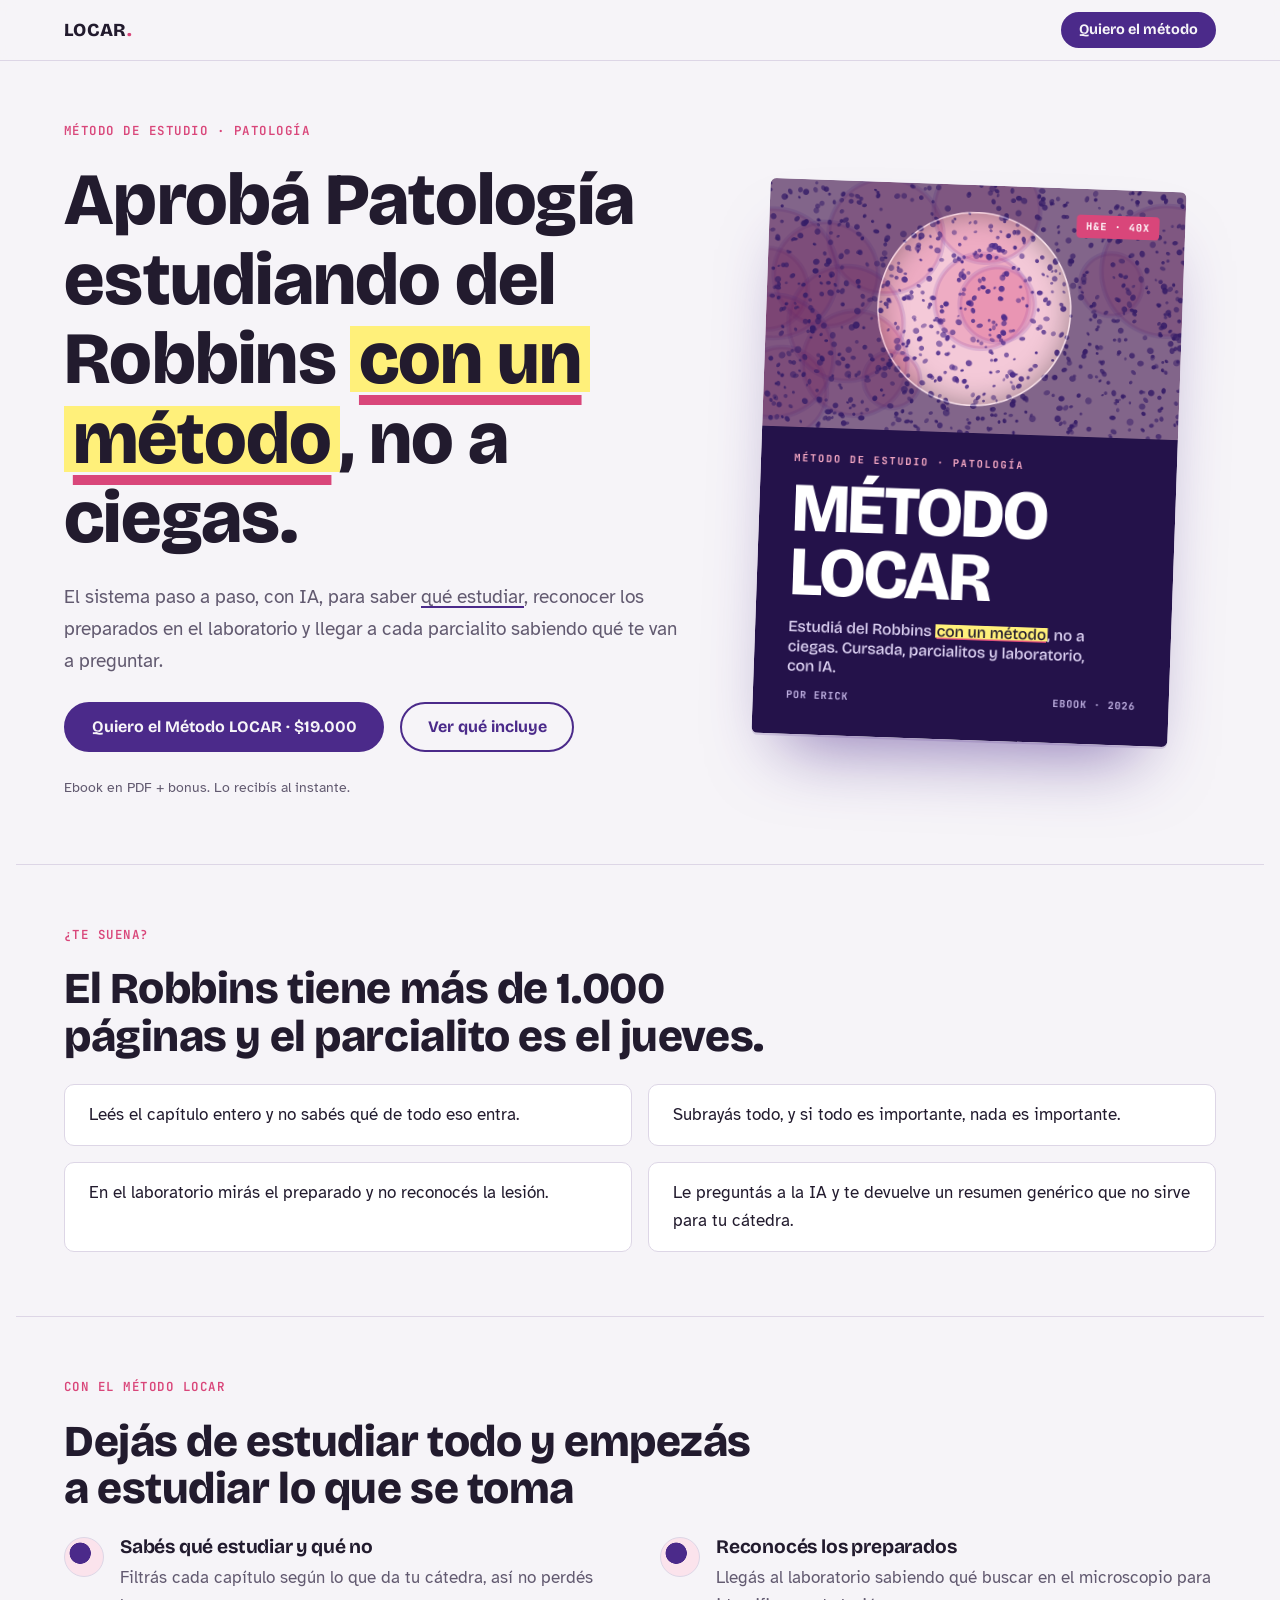
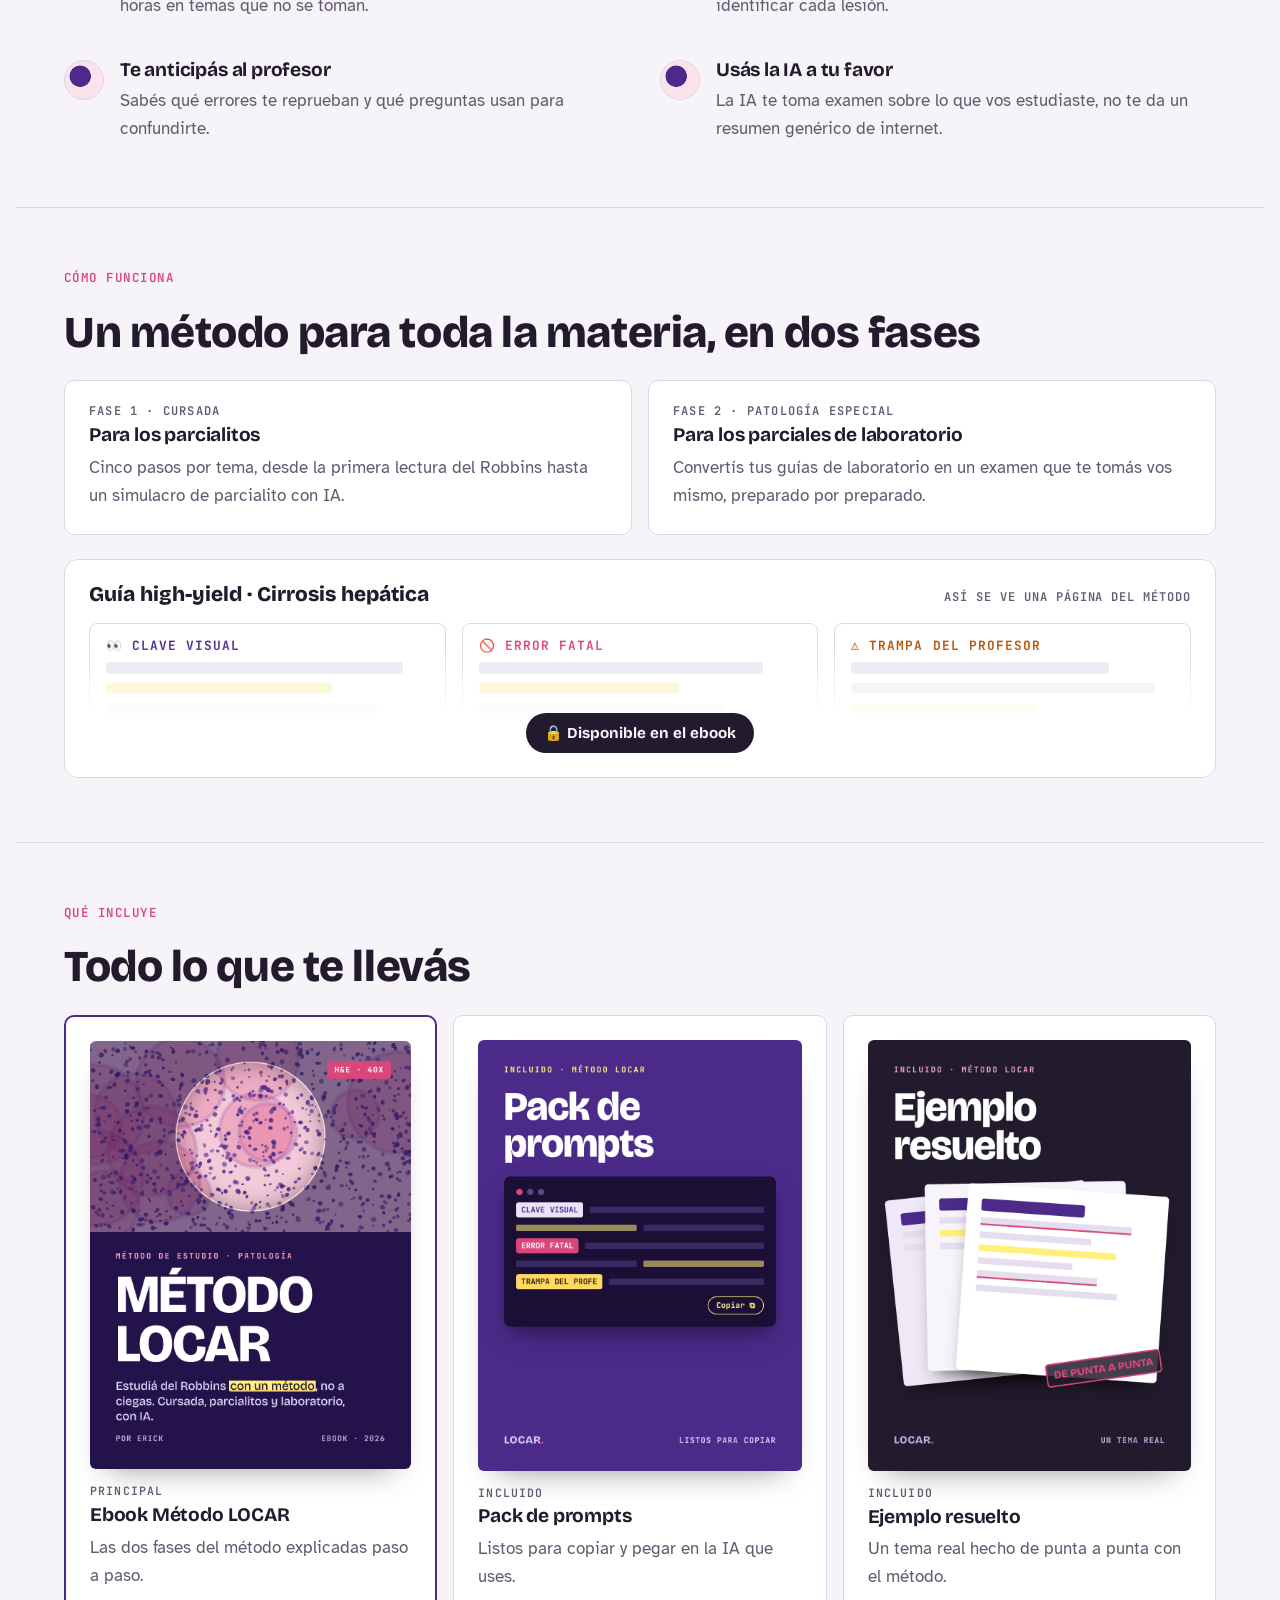
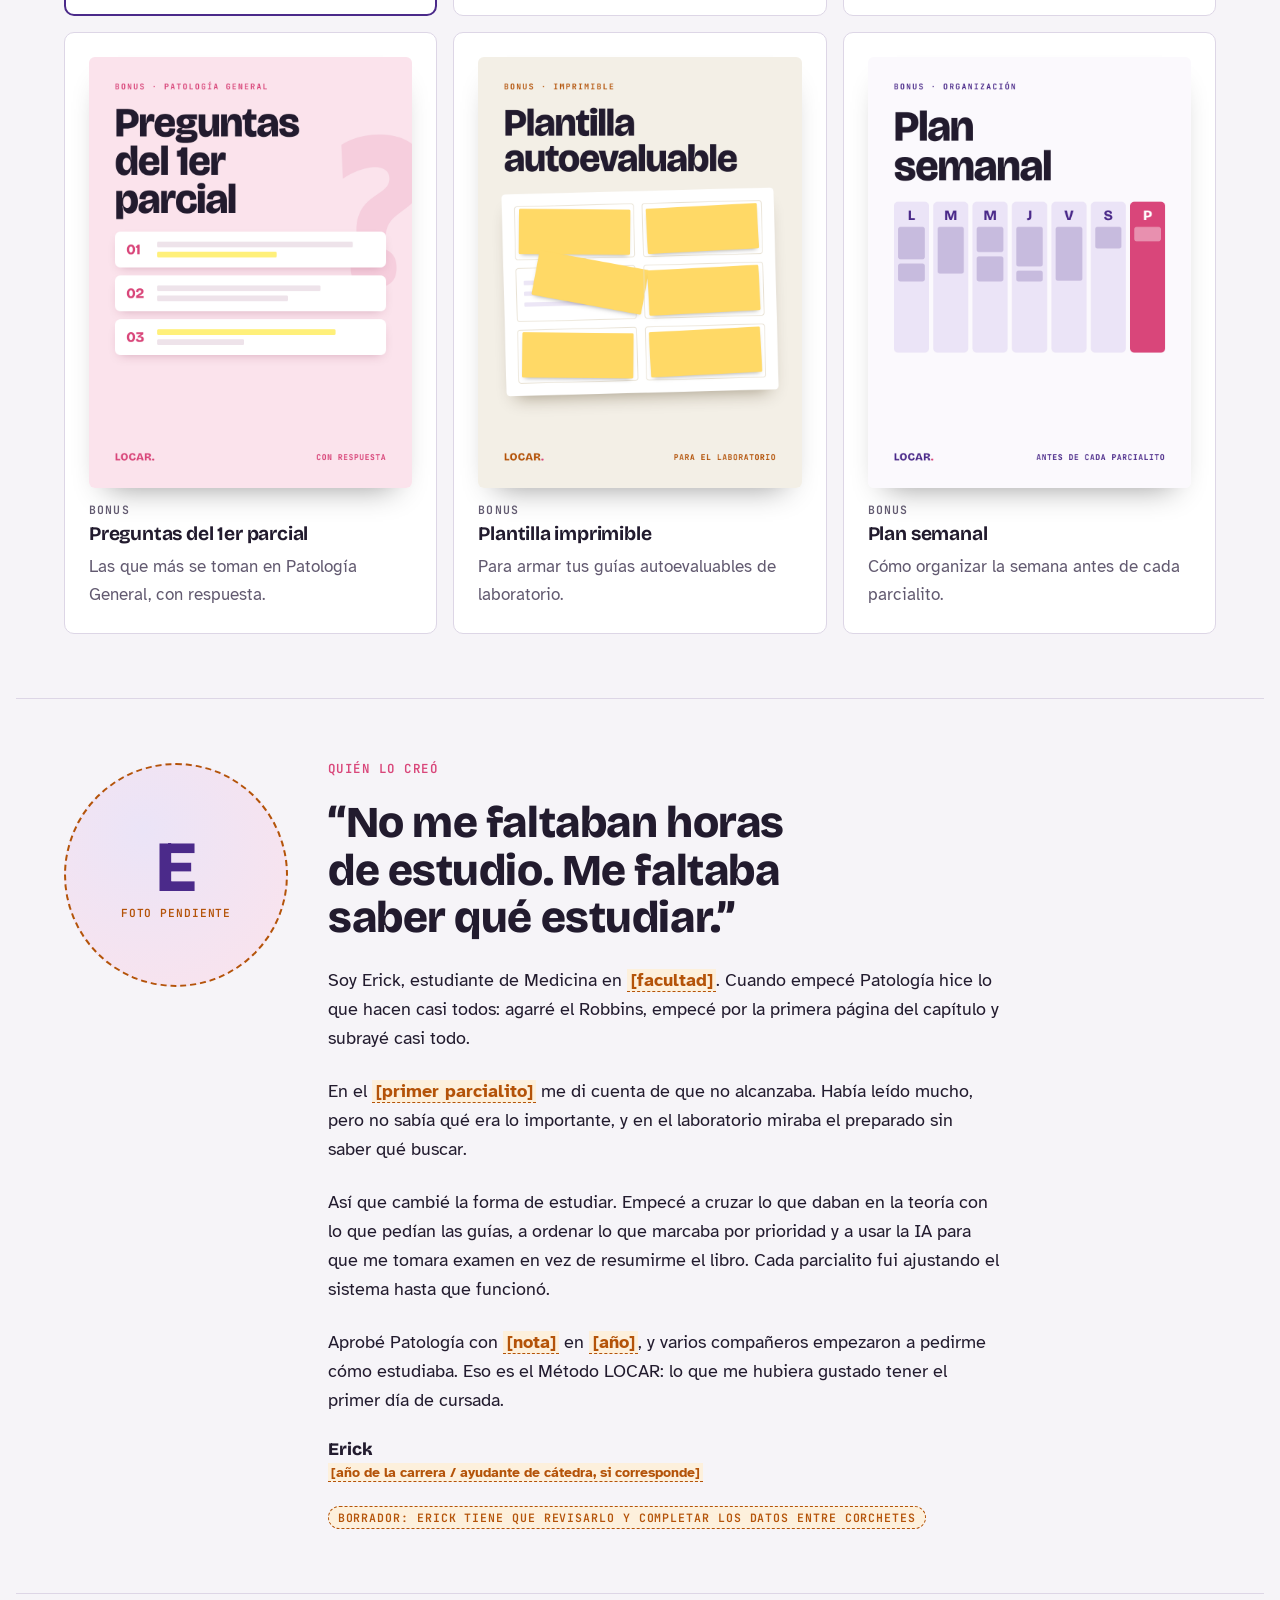
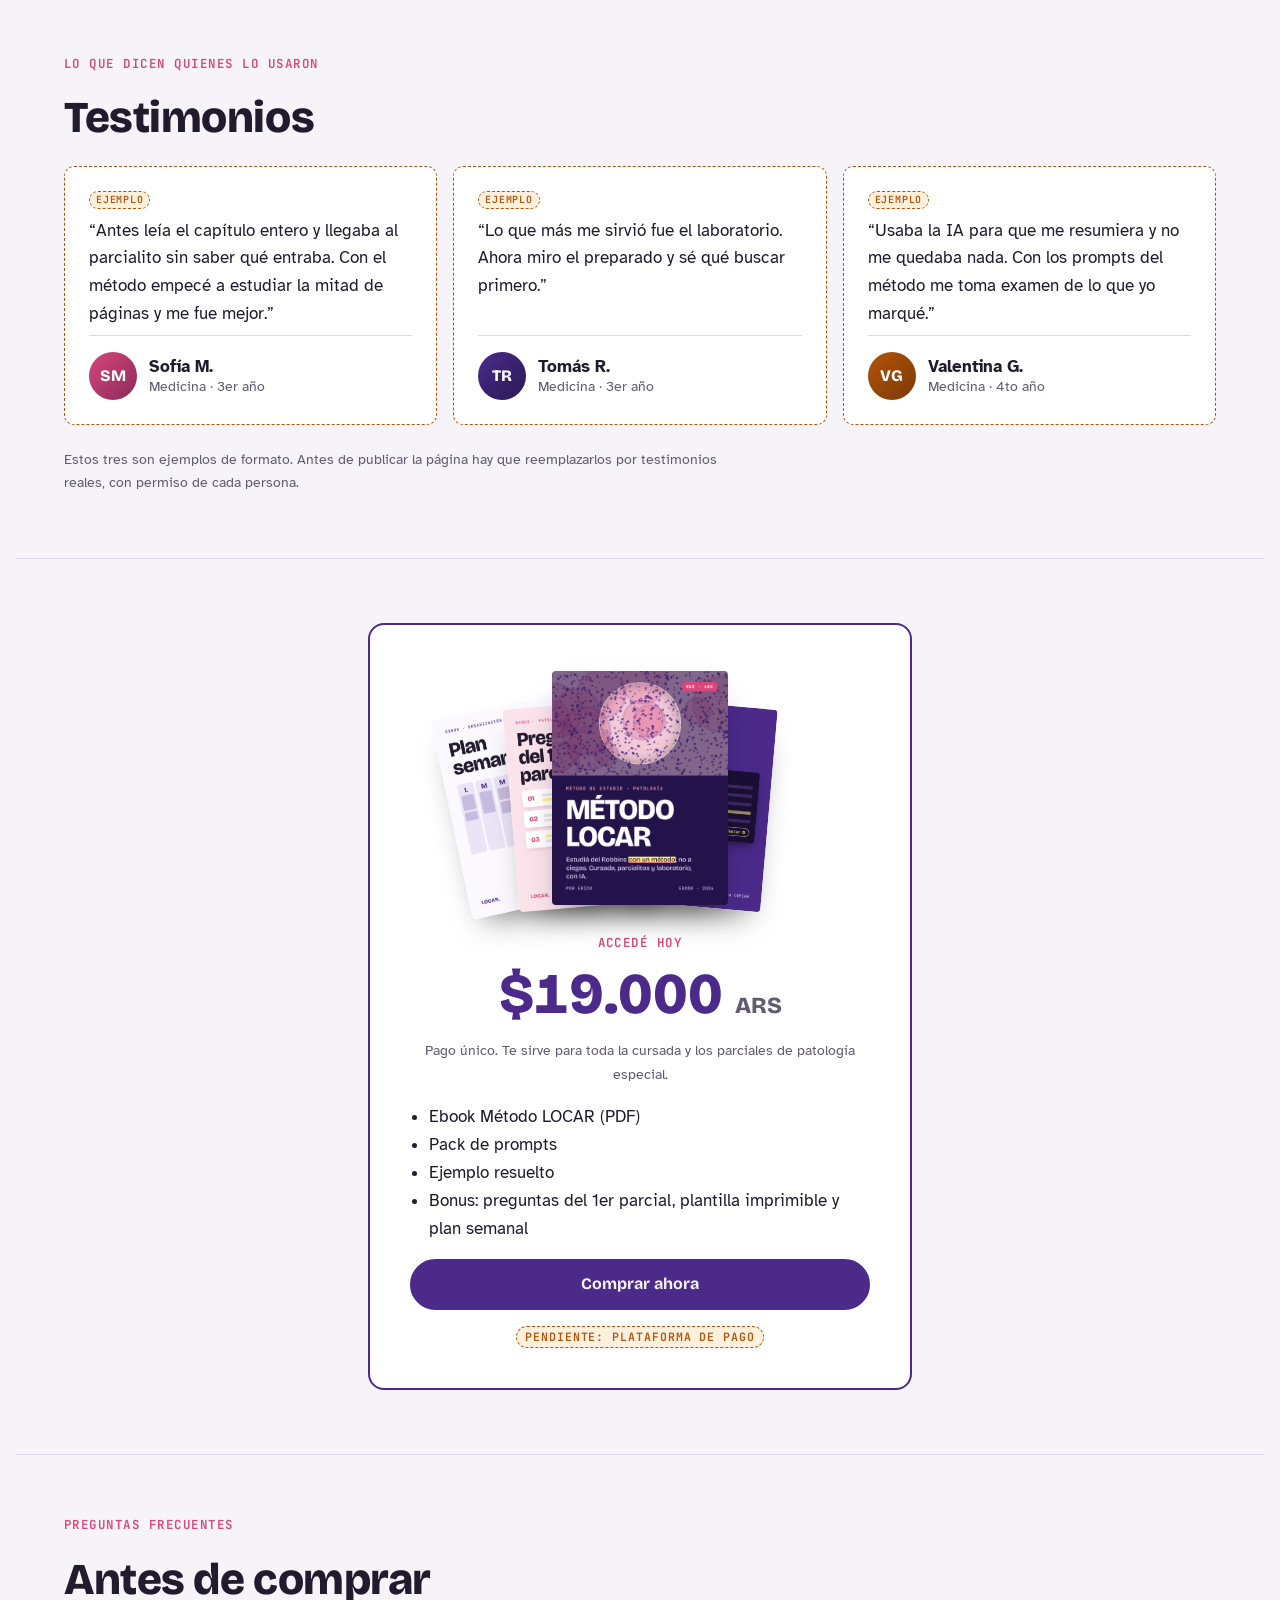
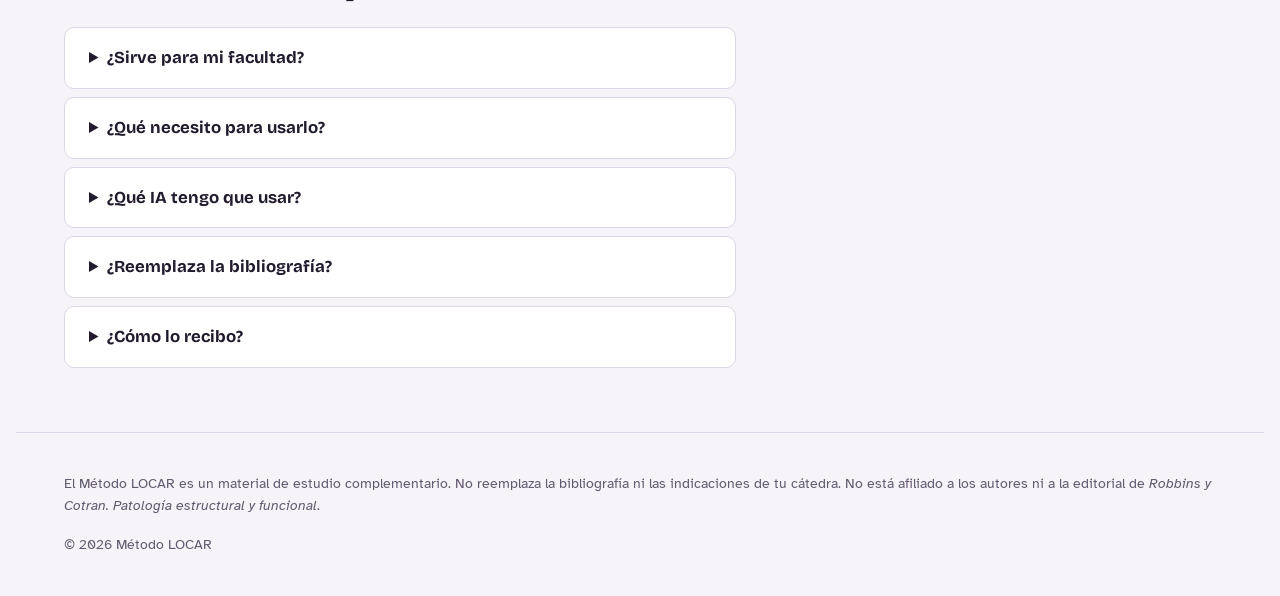
==== index.html @ c89829da "Portadas del ebook y los bonus, integradas en la landing Co-Authored-By: Claude Opus 5.5 <noreply@an" ====
<!doctype html>
<html lang="es">
<head>
<meta charset="utf-8">
<meta name="viewport" content="width=device-width, initial-scale=1, viewport-fit=cover">
<title>Método LOCAR</title>
<meta name="description" content="Método de estudio para Patología con el Robbins y la IA: sabé qué estudiar, reconocé los preparados y llegá al parcialito habiéndote evaluado.">
<link rel="preconnect" href="https://fonts.googleapis.com">
<link rel="preconnect" href="https://fonts.gstatic.com" crossorigin>
<link rel="stylesheet" href="https://fonts.googleapis.com/css2?family=Bricolage+Grotesque:opsz,wght@12..96,500;12..96,700;12..96,800&family=Atkinson+Hyperlegible:ital,wght@0,400;0,700;1,400&family=JetBrains+Mono:wght@400;600&display=swap">
<style>
/* Layout: landing de venta en una columna, con un "preparado" como portada y una vista previa bloqueada del contenido. */
:root {
  --bg: #f6f4f8;          /* vidrio del portaobjetos */
  --surface: #ffffff;
  --ink: #221b2e;
  --muted: #625a70;
  --line: #ddd6e6;
  --hema: #4b2a8a;        /* hematoxilina: acento principal */
  --hema-soft: #ebe4f7;
  --eosin: #d9467a;       /* eosina: alertas y etiquetas */
  --eosin-soft: #fbe3ec;
  --mark: #fff07a;        /* resaltador */
  --mark-ink: #221b2e;
  --skel: #e7e1ee;
  --pending: #b45309;
  --pending-soft: #fdf0dc;

  --f-display: "Bricolage Grotesque", "Segoe UI", system-ui, sans-serif;
  --f-body: "Atkinson Hyperlegible", "Segoe UI", system-ui, sans-serif;
  --f-mono: "JetBrains Mono", ui-monospace, "SFMono-Regular", Menlo, monospace;

  --s-1: .5rem; --s-2: 1rem; --s-3: 1.5rem; --s-4: 2.5rem; --s-5: 4rem;
  --r: 10px;
  --w: 72rem;
  --read: 42rem;
}
@media (prefers-color-scheme: dark) {
  :root:not([data-theme="light"]) {
    --bg: #15111c; --surface: #1e1828; --ink: #efeaf6; --muted: #aaa1b8; --line: #352c44;
    --hema: #b9a0f0; --hema-soft: #2b2140; --eosin: #f17aa3; --eosin-soft: #3a1c2a;
    --mark: #e8d64a; --mark-ink: #1a1522; --skel: #2f2740;
    --pending: #f5b056; --pending-soft: #33240f;
    color-scheme: dark;
  }
}
:root[data-theme="dark"] {
  --bg: #15111c; --surface: #1e1828; --ink: #efeaf6; --muted: #aaa1b8; --line: #352c44;
  --hema: #b9a0f0; --hema-soft: #2b2140; --eosin: #f17aa3; --eosin-soft: #3a1c2a;
  --mark: #e8d64a; --mark-ink: #1a1522; --skel: #2f2740;
  --pending: #f5b056; --pending-soft: #33240f;
  color-scheme: dark;
}

* { box-sizing: border-box; }
html { scroll-behavior: smooth; }
@media (prefers-reduced-motion: reduce) { html { scroll-behavior: auto; } *, *::before, *::after { transition: none !important; } }
body {
  margin: 0; background: var(--bg); color: var(--ink);
  font: 400 1.0625rem/1.65 var(--f-body);
  padding-inline: 16px;
}
img { max-width: 100%; }
a { color: var(--hema); }
:focus-visible { outline: 3px solid var(--eosin); outline-offset: 3px; border-radius: 4px; }
.wrap { max-width: var(--w); margin-inline: auto; }
.read { max-width: var(--read); }

h1, h2, h3 { font-family: var(--f-display); line-height: 1.08; text-wrap: balance; margin: 0; letter-spacing: -.01em; }
h1 { font-size: clamp(2.4rem, 6.5vw, 4.6rem); font-weight: 800; }
h2 { font-size: clamp(1.8rem, 4vw, 2.75rem); font-weight: 800; }
h3 { font-size: 1.2rem; font-weight: 700; }
p { margin: 0; }
.eyebrow { font: 600 .78rem/1 var(--f-mono); text-transform: uppercase; letter-spacing: .12em; color: var(--eosin); }
.lead { font-size: 1.2rem; color: var(--muted); }
.stack { display: flex; flex-direction: column; gap: var(--s-2); }
.stack-lg { display: flex; flex-direction: column; gap: var(--s-3); }

/* Resaltador y subrayado: el gesto del método, usado solo en titulares */
.sub { text-decoration: underline; text-decoration-color: var(--hema); text-decoration-thickness: .12em; text-underline-offset: .18em; }
.max { background: linear-gradient(transparent 12%, var(--mark) 12%, var(--mark) 88%, transparent 88%); color: var(--mark-ink); padding-inline: .12em; text-decoration: underline; text-decoration-color: var(--eosin); text-decoration-thickness: .14em; text-underline-offset: .16em; box-decoration-break: clone; -webkit-box-decoration-break: clone; }

/* Pendientes: lo que todavía hay que definir */
.pend { display: inline-flex; align-items: center; gap: .4em; font: 600 .72rem/1.2 var(--f-mono); text-transform: uppercase; letter-spacing: .08em; color: var(--pending); background: var(--pending-soft); border: 1px dashed var(--pending); border-radius: 999px; padding: .3em .75em; align-self: flex-start; }
.pend-box { border: 2px dashed var(--pending); background: var(--pending-soft); border-radius: var(--r); padding: var(--s-3); }

/* Nav */
.nav { position: sticky; top: env(safe-area-inset-top, 0px); z-index: 10; background: color-mix(in srgb, var(--bg) 88%, transparent); backdrop-filter: blur(8px); border-bottom: 1px solid var(--line); margin-inline: -16px; padding: .75rem 16px; }
.nav .wrap { display: flex; align-items: center; justify-content: space-between; gap: var(--s-2); }
.brand { font: 800 1.15rem/1 var(--f-display); text-decoration: none; color: var(--ink); letter-spacing: .02em; }
.brand span { color: var(--eosin); }
.btn { display: inline-flex; align-items: center; justify-content: center; gap: .5em; font: 700 1rem/1 var(--f-display); text-decoration: none; border-radius: 999px; padding: .95em 1.6em; border: 2px solid var(--hema); background: var(--hema); color: var(--bg); cursor: pointer; transition: transform .15s ease; }
.btn:hover { transform: translateY(-2px); }
.btn.ghost { background: transparent; color: var(--hema); }
.btn.sm { padding: .6em 1.1em; font-size: .9rem; }

section { padding-block: var(--s-5); }
section + section { border-top: 1px solid var(--line); }

/* Hero */
.hero-grid { display: grid; grid-template-columns: 1.25fr 1fr; gap: var(--s-4); align-items: center; }
.hero-grid > * { min-width: 0; }
.ctas { display: flex; flex-wrap: wrap; gap: var(--s-2); align-items: center; }
.note { font-size: .9rem; color: var(--muted); }

/* Dolor */
.pains { display: grid; grid-template-columns: repeat(2, 1fr); gap: var(--s-2); padding: 0; margin: 0; }
.pains li { list-style: none; background: var(--surface); border: 1px solid var(--line); border-radius: var(--r); padding: var(--s-2) var(--s-3); }

/* Resultados */
.wins { display: grid; grid-template-columns: repeat(2, 1fr); gap: var(--s-4) var(--s-4); padding: 0; margin: 0; }
.wins li { list-style: none; display: grid; grid-template-columns: 2.5rem 1fr; gap: var(--s-2); }
.wins li > div { min-width: 0; display: flex; flex-direction: column; gap: .4rem; }
.wins .dot { width: 2.5rem; height: 2.5rem; border-radius: 50%; background: radial-gradient(circle at 40% 40%, var(--hema) 0 32%, var(--eosin-soft) 34%); border: 1px solid var(--line); }
.wins p { color: var(--muted); }

/* Fases */
.phases { display: grid; grid-template-columns: 1fr 1fr; gap: var(--s-2); }
.phase { background: var(--surface); border: 1px solid var(--line); border-radius: var(--r); padding: var(--s-3); display: flex; flex-direction: column; gap: var(--s-1); min-width: 0; }
.phase .k { font: 600 .75rem/1 var(--f-mono); text-transform: uppercase; letter-spacing: .1em; color: var(--muted); }
.phase p { color: var(--muted); }

/* Vista previa bloqueada */
.preview { position: relative; background: var(--surface); border: 1px solid var(--line); border-radius: 14px; padding: var(--s-3); display: grid; gap: var(--s-2); overflow: hidden; }
.preview-head { display: flex; justify-content: space-between; align-items: baseline; gap: var(--s-2); flex-wrap: wrap; }
.preview-head b { font: 800 1.3rem/1.1 var(--f-display); }
.preview-head small { font: 600 .75rem/1 var(--f-mono); color: var(--muted); text-transform: uppercase; letter-spacing: .08em; }
.cols { display: grid; grid-template-columns: repeat(3, 1fr); gap: var(--s-2); }
.col { border: 1px solid var(--line); border-radius: 8px; padding: var(--s-2); display: flex; flex-direction: column; gap: .6rem; min-width: 0; }
.col .ico { font: 700 .8rem/1 var(--f-mono); text-transform: uppercase; letter-spacing: .08em; }
.col.v .ico { color: var(--hema); }
.col.f .ico { color: var(--eosin); }
.col.t .ico { color: var(--pending); }
.bar { height: .7rem; border-radius: 4px; background: var(--skel); }
.bar.hl { background: color-mix(in srgb, var(--mark) 70%, var(--skel)); }
.lock { position: absolute; inset: auto 0 0 0; height: 62%; background: linear-gradient(transparent, var(--surface) 55%); display: flex; align-items: flex-end; justify-content: center; padding: var(--s-3); }
.lock span { font: 700 .95rem/1.2 var(--f-display); background: var(--ink); color: var(--bg); border-radius: 999px; padding: .7em 1.2em; }

/* Incluye */
.incl { display: grid; grid-template-columns: repeat(3, 1fr); gap: var(--s-2); padding: 0; margin: 0; }
.incl li { list-style: none; background: var(--surface); border: 1px solid var(--line); border-radius: var(--r); padding: var(--s-3); display: flex; flex-direction: column; gap: var(--s-1); }
.incl .tipo { font: 600 .72rem/1 var(--f-mono); text-transform: uppercase; letter-spacing: .1em; color: var(--muted); }
.incl .core { border: 2px solid var(--hema); }
.incl p { color: var(--muted); }

/* Portadas */
.hero-cover { width: 100%; max-width: 26rem; height: auto; justify-self: center; border-radius: 6px; box-shadow: 0 40px 70px -30px color-mix(in srgb, var(--hema) 60%, transparent), 0 2px 0 var(--line); transform: rotate(2deg); }
.thumb { width: 100%; height: auto; aspect-ratio: 3 / 4; border-radius: 6px; box-shadow: 0 16px 30px -18px rgba(0,0,0,.45); margin-bottom: var(--s-1); }
.bundle { position: relative; height: 15rem; max-width: 100%; margin-bottom: var(--s-2); }
.bundle img { position: absolute; left: 50%; bottom: 0; width: 9.5rem; height: auto; border-radius: 4px; box-shadow: 0 18px 30px -14px rgba(0,0,0,.5); }
.bundle img:nth-child(1) { transform: translateX(-125%) rotate(-12deg); }
.bundle img:nth-child(2) { transform: translateX(-85%) rotate(-5deg); }
.bundle img:nth-child(3) { transform: translateX(-15%) rotate(5deg); }
.bundle img:nth-child(4) { transform: translateX(-50%) rotate(0deg); width: 11rem; z-index: 1; }

/* Historia del autor */
.story { display: grid; grid-template-columns: 14rem 1fr; gap: var(--s-4); align-items: start; }
.story > * { min-width: 0; }
.avatar { aspect-ratio: 1; max-width: 100%; border-radius: 50%; background: radial-gradient(circle at 35% 30%, var(--hema-soft), var(--eosin-soft)); border: 2px dashed var(--pending); display: flex; flex-direction: column; align-items: center; justify-content: center; gap: .3rem; }
.avatar span { font: 800 4.5rem/1 var(--f-display); color: var(--hema); }
.avatar small { font: 600 .7rem/1 var(--f-mono); text-transform: uppercase; letter-spacing: .08em; color: var(--pending); }
.story p { font-size: 1.1rem; }
.sign { font: 800 1.4rem/1.2 var(--f-display); display: flex; flex-direction: column; gap: .2rem; }
.sign small { font: 400 .9rem/1.3 var(--f-body); color: var(--muted); }
.fill { background: var(--pending-soft); color: var(--pending); border-bottom: 1px dashed var(--pending); padding-inline: .2em; font-weight: 700; }
.quotes { display: grid; grid-template-columns: repeat(3, 1fr); gap: var(--s-2); }
.quote { margin: 0; }
.quote blockquote { margin: 0; font-size: 1.05rem; }
.quote figcaption { display: flex; align-items: center; gap: .75rem; margin-top: auto; padding-top: var(--s-2); border-top: 1px solid var(--line); }
.quote figcaption > span:last-child { display: flex; flex-direction: column; line-height: 1.3; }
.quote figcaption small { color: var(--muted); }
.av { flex: none; width: 3rem; height: 3rem; border-radius: 50%; display: grid; place-items: center; font: 800 1rem/1 var(--f-display); color: #fff; letter-spacing: .03em; }
.av-a { background: linear-gradient(135deg, #d9467a, #8a2a5c); }
.av-b { background: linear-gradient(135deg, #4b2a8a, #2a1a55); }
.av-c { background: linear-gradient(135deg, #b45309, #7a3a08); }
.quotes .pend { font-size: .62rem; padding: .2em .6em; }

/* Precio */
.duo { display: grid; grid-template-columns: 1fr 1fr; gap: var(--s-4); align-items: start; }
.duo > * { min-width: 0; }
.quote { background: var(--surface); border: 1px dashed var(--pending); border-radius: var(--r); padding: var(--s-3); display: flex; flex-direction: column; gap: var(--s-1); }
.quote p { font-style: italic; }
.quote small { color: var(--muted); }
.price { overflow: hidden; background: var(--surface); border: 2px solid var(--hema); border-radius: 16px; padding: var(--s-4); display: grid; gap: var(--s-2); max-width: 34rem; margin-inline: auto; text-align: center; }
.price .amt { font: 800 clamp(2.6rem, 8vw, 3.6rem)/1 var(--f-display); color: var(--hema); font-variant-numeric: tabular-nums; }
.price .amt small { font-size: .4em; color: var(--muted); }
.price ul { text-align: left; margin: 0; padding-left: 1.2rem; }
.price .pend { justify-self: center; align-self: center; }

details { background: var(--surface); border: 1px solid var(--line); border-radius: var(--r); padding: var(--s-2) var(--s-3); }
details + details { margin-top: var(--s-1); }
summary { cursor: pointer; font-weight: 700; font-family: var(--f-display); font-size: 1.05rem; }
details[open] summary { margin-bottom: var(--s-1); }

.disclaimer { font-size: .85rem; color: var(--muted); }
footer { padding-block: var(--s-4); color: var(--muted); font-size: .85rem; border-top: 1px solid var(--line); }

@media (max-width: 860px) {
  .hero-grid, .duo, .phases { grid-template-columns: 1fr; }
  .hero-cover { max-width: 20rem; }
  .incl, .cols, .quotes { grid-template-columns: 1fr; }
  .story { grid-template-columns: 1fr; }
  .avatar { width: 9rem; }
}
@media (max-width: 560px) {
  .pains, .wins { grid-template-columns: 1fr; }
  .nav .btn { display: none; }
  .bundle { height: 11rem; }
  .bundle img { width: 6.5rem; }
  .bundle img:nth-child(4) { width: 7.5rem; }
}
</style>
</head>
<body>

<nav class="nav" aria-label="Principal">
  <div class="wrap">
    <a class="brand" href="#top">LOCAR<span>.</span></a>
    <a class="btn sm" href="#comprar">Quiero el método</a>
  </div>
</nav>

<main id="top">

<!-- HERO -->
<section>
  <div class="wrap hero-grid">
    <div class="stack-lg">
      <span class="eyebrow">Método de estudio · Patología</span>
      <h1>Aprobá Patología estudiando del Robbins <span class="max">con un método</span>, no a ciegas.</h1>
      <p class="lead">El sistema paso a paso, con IA, para saber <span class="sub">qué estudiar</span>, reconocer los preparados en el laboratorio y llegar a cada parcialito sabiendo qué te van a preguntar.</p>
      <div class="ctas">
        <a class="btn" href="#comprar">Quiero el Método LOCAR · $19.000</a>
        <a class="btn ghost" href="#incluye">Ver qué incluye</a>
      </div>
      <p class="note">Ebook en PDF + bonus. Lo recibís al instante.</p>
    </div>
    <img class="hero-cover" src="assets/img/ebook.png" width="900" height="1200" alt="Portada del ebook Método LOCAR">
  </div>
</section>

<!-- DOLOR -->
<section>
  <div class="wrap stack-lg">
    <span class="eyebrow">¿Te suena?</span>
    <h2>El Robbins tiene más de 1.000 páginas y el parcialito es el jueves.</h2>
    <ul class="pains">
      <li>Leés el capítulo entero y no sabés qué de todo eso entra.</li>
      <li>Subrayás todo, y si todo es importante, nada es importante.</li>
      <li>En el laboratorio mirás el preparado y no reconocés la lesión.</li>
      <li>Le preguntás a la IA y te devuelve un resumen genérico que no sirve para tu cátedra.</li>
    </ul>
  </div>
</section>

<!-- RESULTADOS -->
<section>
  <div class="wrap stack-lg">
    <span class="eyebrow">Con el Método LOCAR</span>
    <h2>Dejás de estudiar todo y empezás a estudiar lo que se toma</h2>
    <ul class="wins">
      <li><span class="dot" aria-hidden="true"></span><div><h3>Sabés qué estudiar y qué no</h3><p>Filtrás cada capítulo según lo que da tu cátedra, así no perdés horas en temas que no se toman.</p></div></li>
      <li><span class="dot" aria-hidden="true"></span><div><h3>Reconocés los preparados</h3><p>Llegás al laboratorio sabiendo qué buscar en el microscopio para identificar cada lesión.</p></div></li>
      <li><span class="dot" aria-hidden="true"></span><div><h3>Te anticipás al profesor</h3><p>Sabés qué errores te reprueban y qué preguntas usan para confundirte.</p></div></li>
      <li><span class="dot" aria-hidden="true"></span><div><h3>Usás la IA a tu favor</h3><p>La IA te toma examen sobre lo que vos estudiaste, no te da un resumen genérico de internet.</p></div></li>
    </ul>
  </div>
</section>

<!-- CÓMO FUNCIONA (alto nivel) -->
<section id="metodo">
  <div class="wrap stack-lg">
    <span class="eyebrow">Cómo funciona</span>
    <h2>Un método para toda la materia, en dos fases</h2>
    <div class="phases">
      <div class="phase">
        <span class="k">Fase 1 · Cursada</span>
        <h3>Para los parcialitos</h3>
        <p>Cinco pasos por tema, desde la primera lectura del Robbins hasta un simulacro de parcialito con IA.</p>
      </div>
      <div class="phase">
        <span class="k">Fase 2 · Patología especial</span>
        <h3>Para los parciales de laboratorio</h3>
        <p>Convertís tus guías de laboratorio en un examen que te tomás vos mismo, preparado por preparado.</p>
      </div>
    </div>

    <div class="preview" aria-label="Vista previa del contenido del ebook">
      <div class="preview-head">
        <b>Guía high-yield · Cirrosis hepática</b>
        <small>Así se ve una página del método</small>
      </div>
      <div class="cols">
        <div class="col v"><span class="ico">👀 Clave visual</span><div class="bar" style="width:92%"></div><div class="bar hl" style="width:70%"></div><div class="bar" style="width:84%"></div><div class="bar" style="width:55%"></div></div>
        <div class="col f"><span class="ico">🚫 Error fatal</span><div class="bar" style="width:88%"></div><div class="bar hl" style="width:62%"></div><div class="bar" style="width:76%"></div></div>
        <div class="col t"><span class="ico">⚠️ Trampa del profesor</span><div class="bar" style="width:80%"></div><div class="bar" style="width:94%"></div><div class="bar hl" style="width:58%"></div></div>
      </div>
      <div class="lock"><span>🔒 Disponible en el ebook</span></div>
    </div>
  </div>
</section>

<!-- QUÉ INCLUYE -->
<section id="incluye">
  <div class="wrap stack-lg">
    <span class="eyebrow">Qué incluye</span>
    <h2>Todo lo que te llevás</h2>
    <ul class="incl">
      <li class="core"><img class="thumb" src="assets/img/ebook.png" width="900" height="1200" alt="Portada: Ebook Método LOCAR" loading="lazy"><span class="tipo">Principal</span><h3>Ebook Método LOCAR</h3><p>Las dos fases del método explicadas paso a paso.</p></li>
      <li><img class="thumb" src="assets/img/prompts.png" width="900" height="1200" alt="Portada: Pack de prompts" loading="lazy"><span class="tipo">Incluido</span><h3>Pack de prompts</h3><p>Listos para copiar y pegar en la IA que uses.</p></li>
      <li><img class="thumb" src="assets/img/ejemplo.png" width="900" height="1200" alt="Portada: Ejemplo resuelto" loading="lazy"><span class="tipo">Incluido</span><h3>Ejemplo resuelto</h3><p>Un tema real hecho de punta a punta con el método.</p></li>
      <li><img class="thumb" src="assets/img/preguntas.png" width="900" height="1200" alt="Portada: Preguntas del 1er parcial" loading="lazy"><span class="tipo">Bonus</span><h3>Preguntas del 1er parcial</h3><p>Las que más se toman en Patología General, con respuesta.</p></li>
      <li><img class="thumb" src="assets/img/plantilla.png" width="900" height="1200" alt="Portada: Plantilla imprimible" loading="lazy"><span class="tipo">Bonus</span><h3>Plantilla imprimible</h3><p>Para armar tus guías autoevaluables de laboratorio.</p></li>
      <li><img class="thumb" src="assets/img/plan.png" width="900" height="1200" alt="Portada: Plan semanal" loading="lazy"><span class="tipo">Bonus</span><h3>Plan semanal</h3><p>Cómo organizar la semana antes de cada parcialito.</p></li>
    </ul>
  </div>
</section>

<!-- HISTORIA DE ERICK -->
<section id="autor">
  <div class="wrap story">
    <div class="avatar" aria-label="Foto de Erick (pendiente)"><span>E</span><small>Foto pendiente</small></div>
    <div class="stack-lg read">
      <span class="eyebrow">Quién lo creó</span>
      <h2>“No me faltaban horas de estudio. Me faltaba saber qué estudiar.”</h2>
      <p>Soy Erick, estudiante de Medicina en <span class="fill">[facultad]</span>. Cuando empecé Patología hice lo que hacen casi todos: agarré el Robbins, empecé por la primera página del capítulo y subrayé casi todo.</p>
      <p>En el <span class="fill">[primer parcialito]</span> me di cuenta de que no alcanzaba. Había leído mucho, pero no sabía qué era lo importante, y en el laboratorio miraba el preparado sin saber qué buscar.</p>
      <p>Así que cambié la forma de estudiar. Empecé a cruzar lo que daban en la teoría con lo que pedían las guías, a ordenar lo que marcaba por prioridad y a usar la IA para que me tomara examen en vez de resumirme el libro. Cada parcialito fui ajustando el sistema hasta que funcionó.</p>
      <p>Aprobé Patología con <span class="fill">[nota]</span> en <span class="fill">[año]</span>, y varios compañeros empezaron a pedirme cómo estudiaba. Eso es el Método LOCAR: lo que me hubiera gustado tener el primer día de cursada.</p>
      <p class="sign">Erick <small><span class="fill">[año de la carrera / ayudante de cátedra, si corresponde]</span></small></p>
      <span class="pend">Borrador: Erick tiene que revisarlo y completar los datos entre corchetes</span>
    </div>
  </div>
</section>

<!-- TESTIMONIOS -->
<section id="testimonios">
  <div class="wrap stack-lg">
    <span class="eyebrow">Lo que dicen quienes lo usaron</span>
    <h2>Testimonios</h2>
    <div class="quotes">
      <figure class="quote">
        <span class="pend">Ejemplo</span>
        <blockquote>“Antes leía el capítulo entero y llegaba al parcialito sin saber qué entraba. Con el método empecé a estudiar la mitad de páginas y me fue mejor.”</blockquote>
        <figcaption><span class="av av-a" aria-hidden="true">SM</span><span><b>Sofía M.</b><small>Medicina · 3er año</small></span></figcaption>
      </figure>
      <figure class="quote">
        <span class="pend">Ejemplo</span>
        <blockquote>“Lo que más me sirvió fue el laboratorio. Ahora miro el preparado y sé qué buscar primero.”</blockquote>
        <figcaption><span class="av av-b" aria-hidden="true">TR</span><span><b>Tomás R.</b><small>Medicina · 3er año</small></span></figcaption>
      </figure>
      <figure class="quote">
        <span class="pend">Ejemplo</span>
        <blockquote>“Usaba la IA para que me resumiera y no me quedaba nada. Con los prompts del método me toma examen de lo que yo marqué.”</blockquote>
        <figcaption><span class="av av-c" aria-hidden="true">VG</span><span><b>Valentina G.</b><small>Medicina · 4to año</small></span></figcaption>
      </figure>
    </div>
    <p class="disclaimer read">Estos tres son ejemplos de formato. Antes de publicar la página hay que reemplazarlos por testimonios reales, con permiso de cada persona.</p>
  </div>
</section>

<!-- PRECIO -->
<section id="comprar">
  <div class="wrap">
    <div class="price">
      <div class="bundle" aria-hidden="true">
        <img src="assets/img/plan.png" alt=""><img src="assets/img/preguntas.png" alt=""><img src="assets/img/prompts.png" alt=""><img src="assets/img/ebook.png" alt="">
      </div>
      <span class="eyebrow">Accedé hoy</span>
      <div class="amt">$19.000 <small>ARS</small></div>
      <p class="note">Pago único. Te sirve para toda la cursada y los parciales de patología especial.</p>
      <ul>
        <li>Ebook Método LOCAR (PDF)</li>
        <li>Pack de prompts</li>
        <li>Ejemplo resuelto</li>
        <li>Bonus: preguntas del 1er parcial, plantilla imprimible y plan semanal</li>
      </ul>
      <a class="btn" href="#comprar">Comprar ahora</a>
      <span class="pend">Pendiente: plataforma de pago</span>
    </div>
  </div>
</section>

<!-- FAQ -->
<section id="faq">
  <div class="wrap stack-lg">
    <span class="eyebrow">Preguntas frecuentes</span>
    <h2>Antes de comprar</h2>
    <div class="read">
      <details><summary>¿Sirve para mi facultad?</summary><p>Sí, si tu cátedra usa el Robbins y guías de laboratorio. El método se adapta a lo que da tu teoría y tu guía.</p></details>
      <details><summary>¿Qué necesito para usarlo?</summary><p>El Robbins en papel o fotocopiado, las guías de laboratorio de tu cátedra y una IA de tu elección.</p></details>
      <details><summary>¿Qué IA tengo que usar?</summary><p>La que quieras. Funciona con ChatGPT, Gemini o Claude, incluso en las versiones gratuitas que aceptan fotos.</p></details>
      <details><summary>¿Reemplaza la bibliografía?</summary><p>No. Es un método para estudiar mejor la bibliografía de tu cátedra. No incluye ni reproduce contenido del Robbins.</p></details>
      <details><summary>¿Cómo lo recibo?</summary><p>Después del pago te llega un mail con el link de descarga.</p></details>
    </div>
  </div>
</section>

</main>

<footer>
  <div class="wrap stack">
    <p class="disclaimer">El Método LOCAR es un material de estudio complementario. No reemplaza la bibliografía ni las indicaciones de tu cátedra. No está afiliado a los autores ni a la editorial de <i>Robbins y Cotran. Patología estructural y funcional</i>.</p>
    <p>© 2026 Método LOCAR</p>
  </div>
</footer>

</body>
</html>
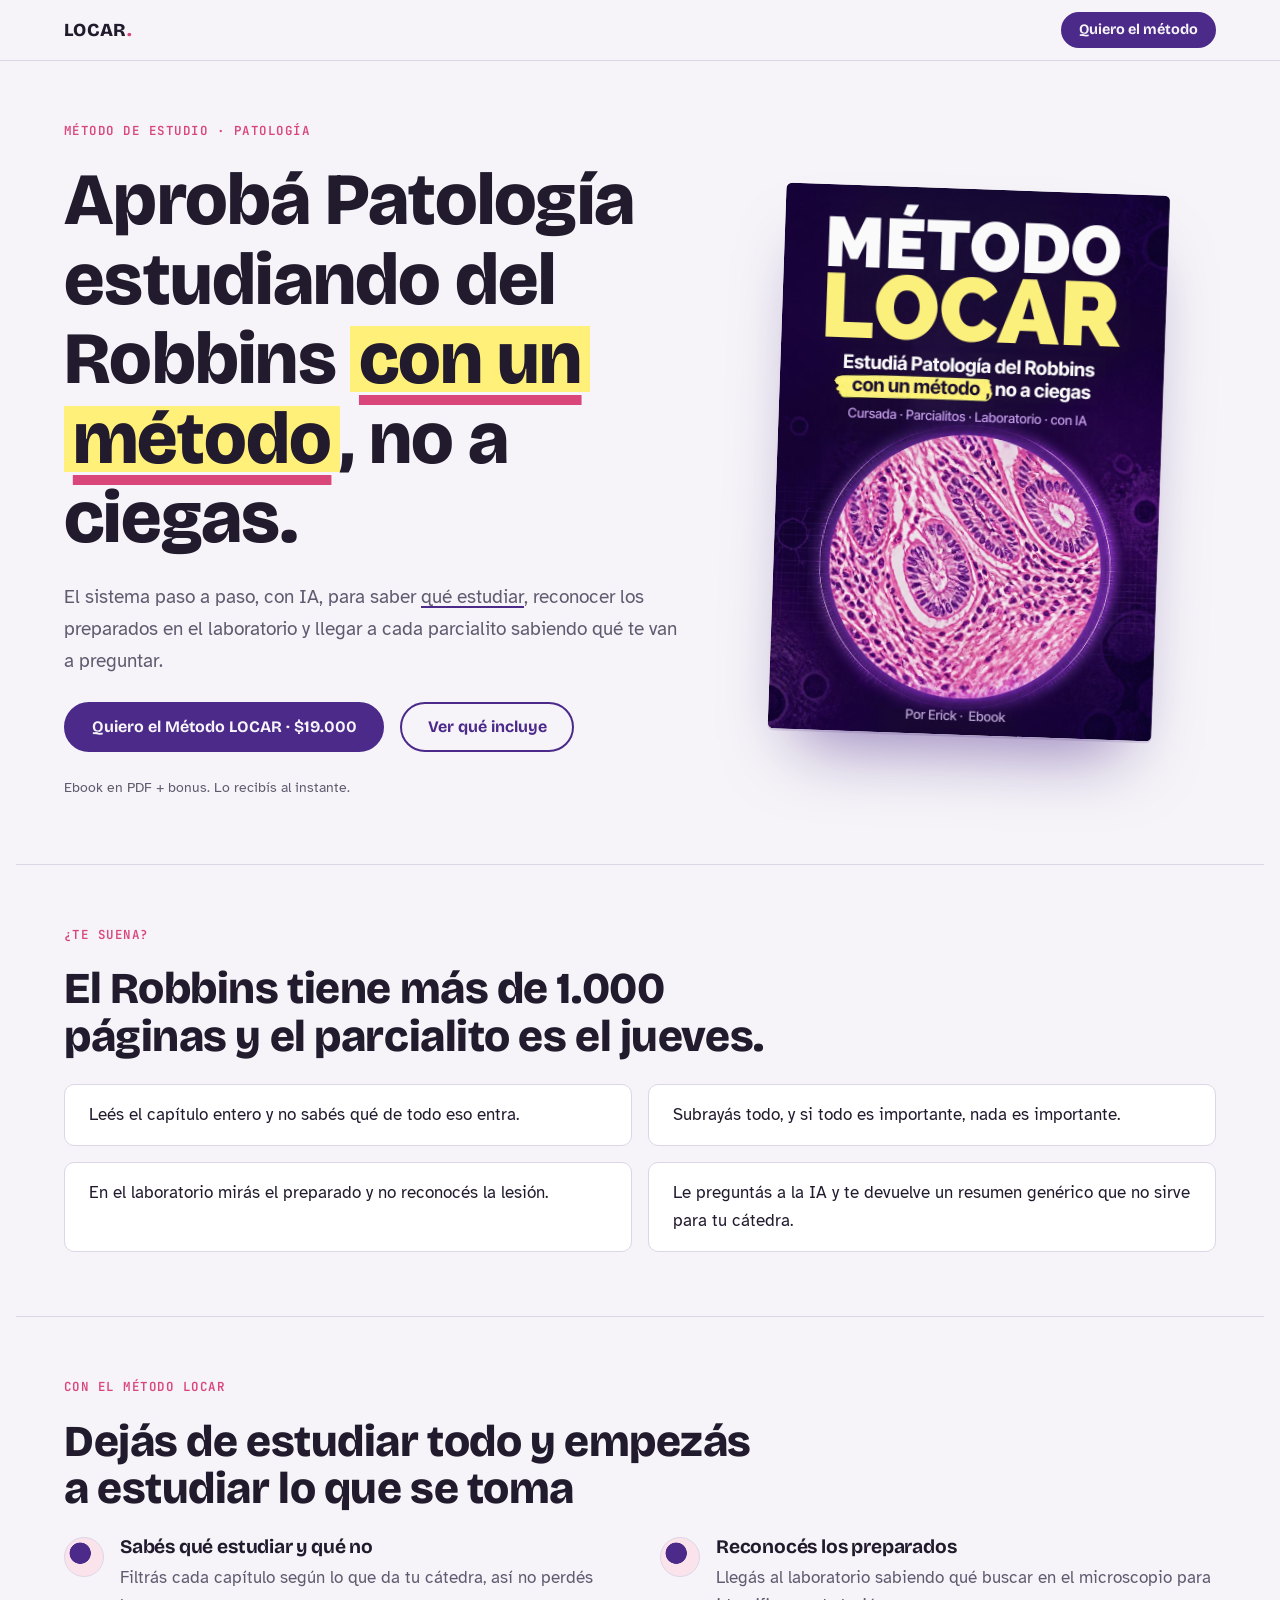
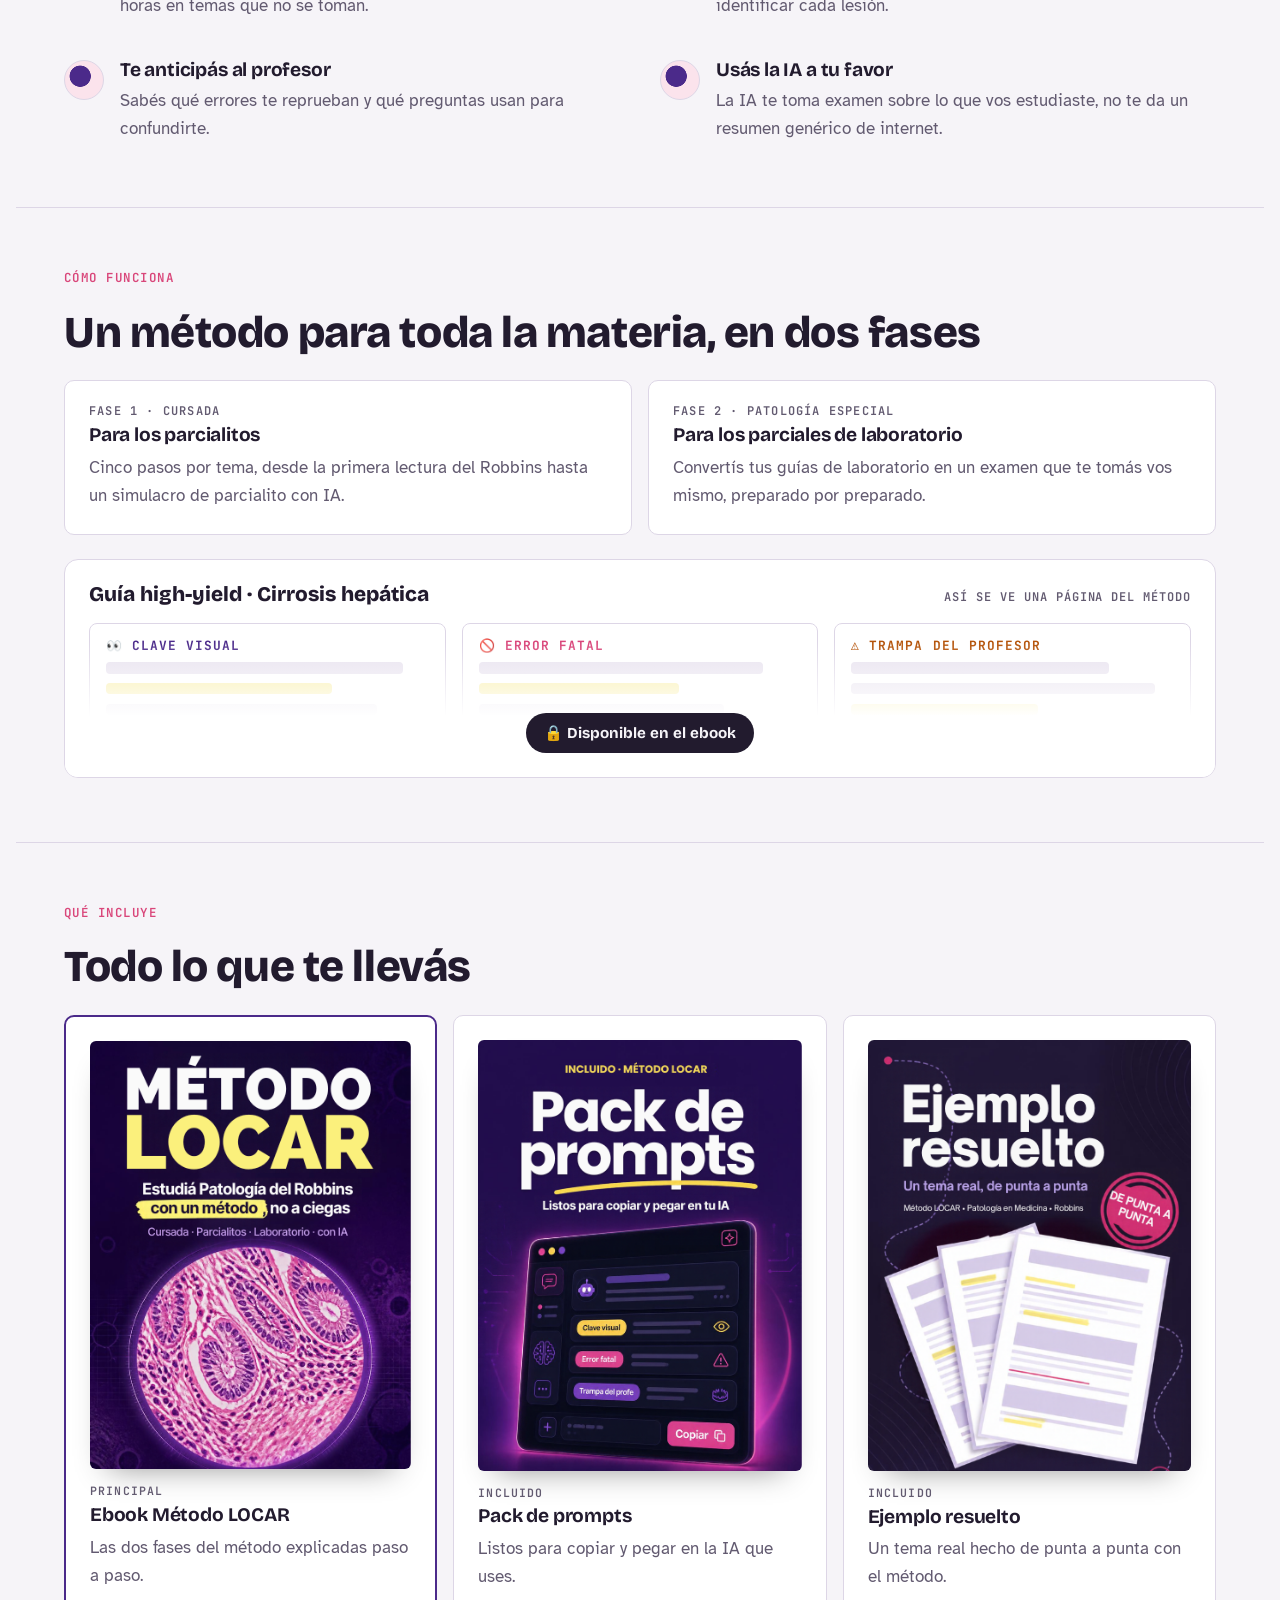
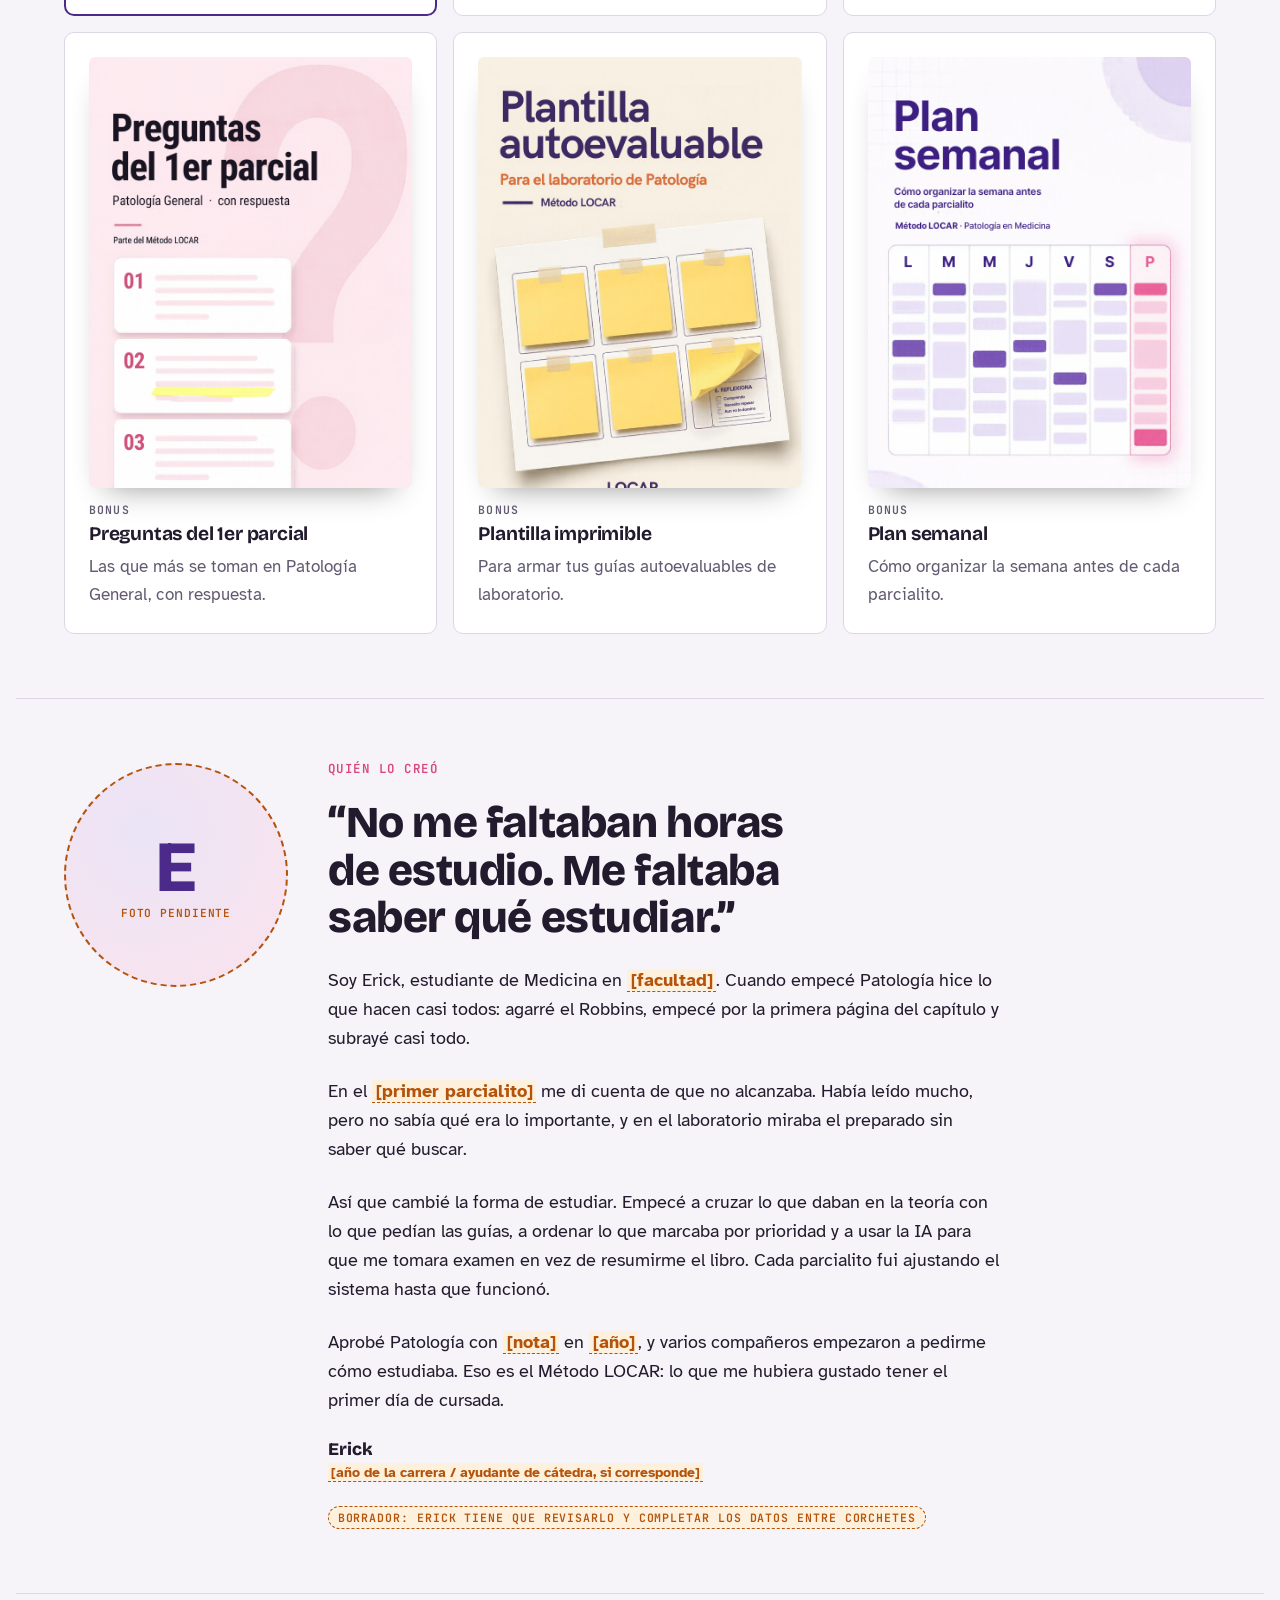
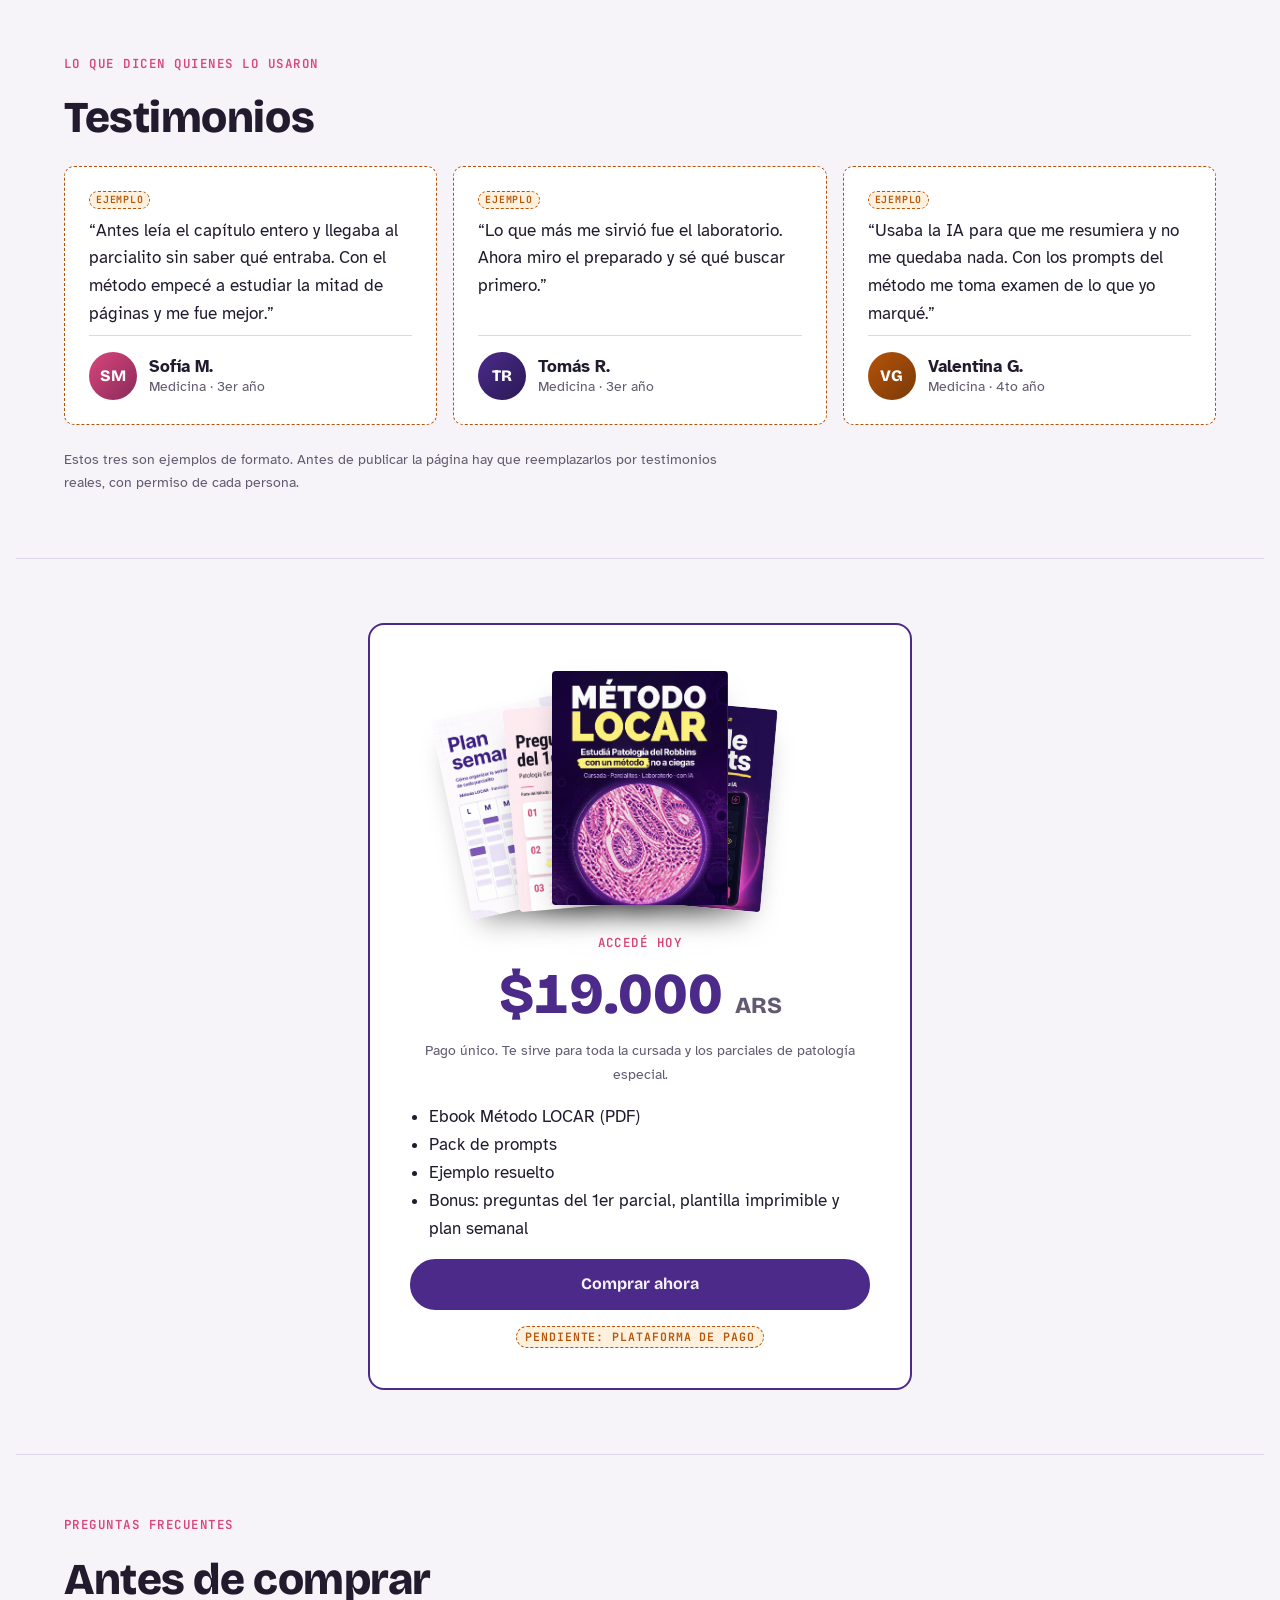
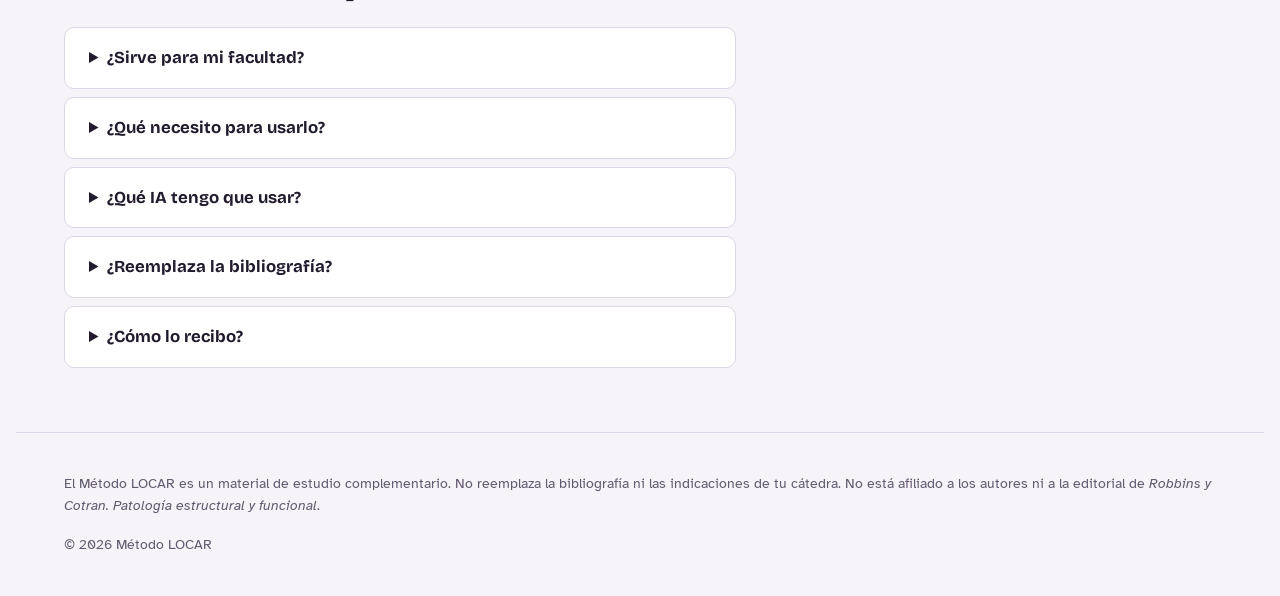
==== commit 741c3017: "Portadas de Canva en la landing (vistas previas) Co-Authored-By: Claude Opus 5.5 <noreply@anthropic." ====
--- a/index.html
+++ b/index.html
@@ -144,10 +144,10 @@
 .incl p { color: var(--muted); }
 
 /* Portadas */
-.hero-cover { width: 100%; max-width: 26rem; height: auto; justify-self: center; border-radius: 6px; box-shadow: 0 40px 70px -30px color-mix(in srgb, var(--hema) 60%, transparent), 0 2px 0 var(--line); transform: rotate(2deg); }
-.thumb { width: 100%; height: auto; aspect-ratio: 3 / 4; border-radius: 6px; box-shadow: 0 16px 30px -18px rgba(0,0,0,.45); margin-bottom: var(--s-1); }
+.hero-cover { width: 100%; max-width: 24rem; height: auto; justify-self: center; border-radius: 6px; box-shadow: 0 40px 70px -30px color-mix(in srgb, var(--hema) 60%, transparent), 0 2px 0 var(--line); transform: rotate(2deg); }
+.thumb { width: 100%; height: auto; aspect-ratio: 3 / 4; object-fit: cover; object-position: top; object-fit: cover; border-radius: 6px; box-shadow: 0 16px 30px -18px rgba(0,0,0,.45); margin-bottom: var(--s-1); }
 .bundle { position: relative; height: 15rem; max-width: 100%; margin-bottom: var(--s-2); }
-.bundle img { position: absolute; left: 50%; bottom: 0; width: 9.5rem; height: auto; border-radius: 4px; box-shadow: 0 18px 30px -14px rgba(0,0,0,.5); }
+.bundle img { position: absolute; left: 50%; bottom: 0; width: 9.5rem; height: auto; aspect-ratio: 3 / 4; object-fit: cover; object-position: top; border-radius: 4px; box-shadow: 0 18px 30px -14px rgba(0,0,0,.5); }
 .bundle img:nth-child(1) { transform: translateX(-125%) rotate(-12deg); }
 .bundle img:nth-child(2) { transform: translateX(-85%) rotate(-5deg); }
 .bundle img:nth-child(3) { transform: translateX(-15%) rotate(5deg); }
@@ -235,7 +235,7 @@
       </div>
       <p class="note">Ebook en PDF + bonus. Lo recibís al instante.</p>
     </div>
-    <img class="hero-cover" src="assets/img/ebook.png" width="900" height="1200" alt="Portada del ebook Método LOCAR">
+    <img class="hero-cover" src="assets/img/canva/ebook.png" width="375" height="533" alt="Portada del ebook Método LOCAR">
   </div>
 </section>
 
@@ -306,12 +306,12 @@
     <span class="eyebrow">Qué incluye</span>
     <h2>Todo lo que te llevás</h2>
     <ul class="incl">
-      <li class="core"><img class="thumb" src="assets/img/ebook.png" width="900" height="1200" alt="Portada: Ebook Método LOCAR" loading="lazy"><span class="tipo">Principal</span><h3>Ebook Método LOCAR</h3><p>Las dos fases del método explicadas paso a paso.</p></li>
-      <li><img class="thumb" src="assets/img/prompts.png" width="900" height="1200" alt="Portada: Pack de prompts" loading="lazy"><span class="tipo">Incluido</span><h3>Pack de prompts</h3><p>Listos para copiar y pegar en la IA que uses.</p></li>
-      <li><img class="thumb" src="assets/img/ejemplo.png" width="900" height="1200" alt="Portada: Ejemplo resuelto" loading="lazy"><span class="tipo">Incluido</span><h3>Ejemplo resuelto</h3><p>Un tema real hecho de punta a punta con el método.</p></li>
-      <li><img class="thumb" src="assets/img/preguntas.png" width="900" height="1200" alt="Portada: Preguntas del 1er parcial" loading="lazy"><span class="tipo">Bonus</span><h3>Preguntas del 1er parcial</h3><p>Las que más se toman en Patología General, con respuesta.</p></li>
-      <li><img class="thumb" src="assets/img/plantilla.png" width="900" height="1200" alt="Portada: Plantilla imprimible" loading="lazy"><span class="tipo">Bonus</span><h3>Plantilla imprimible</h3><p>Para armar tus guías autoevaluables de laboratorio.</p></li>
-      <li><img class="thumb" src="assets/img/plan.png" width="900" height="1200" alt="Portada: Plan semanal" loading="lazy"><span class="tipo">Bonus</span><h3>Plan semanal</h3><p>Cómo organizar la semana antes de cada parcialito.</p></li>
+      <li class="core"><img class="thumb" src="assets/img/canva/ebook.png" width="900" height="1200" alt="Portada: Ebook Método LOCAR" loading="lazy"><span class="tipo">Principal</span><h3>Ebook Método LOCAR</h3><p>Las dos fases del método explicadas paso a paso.</p></li>
+      <li><img class="thumb" src="assets/img/canva/prompts.png" width="900" height="1200" alt="Portada: Pack de prompts" loading="lazy"><span class="tipo">Incluido</span><h3>Pack de prompts</h3><p>Listos para copiar y pegar en la IA que uses.</p></li>
+      <li><img class="thumb" src="assets/img/canva/ejemplo.png" width="900" height="1200" alt="Portada: Ejemplo resuelto" loading="lazy"><span class="tipo">Incluido</span><h3>Ejemplo resuelto</h3><p>Un tema real hecho de punta a punta con el método.</p></li>
+      <li><img class="thumb" src="assets/img/canva/preguntas.png" width="900" height="1200" alt="Portada: Preguntas del 1er parcial" loading="lazy"><span class="tipo">Bonus</span><h3>Preguntas del 1er parcial</h3><p>Las que más se toman en Patología General, con respuesta.</p></li>
+      <li><img class="thumb" src="assets/img/canva/plantilla.png" width="900" height="1200" alt="Portada: Plantilla imprimible" loading="lazy"><span class="tipo">Bonus</span><h3>Plantilla imprimible</h3><p>Para armar tus guías autoevaluables de laboratorio.</p></li>
+      <li><img class="thumb" src="assets/img/canva/plan.png" width="900" height="1200" alt="Portada: Plan semanal" loading="lazy"><span class="tipo">Bonus</span><h3>Plan semanal</h3><p>Cómo organizar la semana antes de cada parcialito.</p></li>
     </ul>
   </div>
 </section>
@@ -364,7 +364,7 @@
   <div class="wrap">
     <div class="price">
       <div class="bundle" aria-hidden="true">
-        <img src="assets/img/plan.png" alt=""><img src="assets/img/preguntas.png" alt=""><img src="assets/img/prompts.png" alt=""><img src="assets/img/ebook.png" alt="">
+        <img src="assets/img/canva/plan.png" alt=""><img src="assets/img/canva/preguntas.png" alt=""><img src="assets/img/canva/prompts.png" alt=""><img src="assets/img/canva/ebook.png" alt="">
       </div>
       <span class="eyebrow">Accedé hoy</span>
       <div class="amt">$19.000 <small>ARS</small></div>
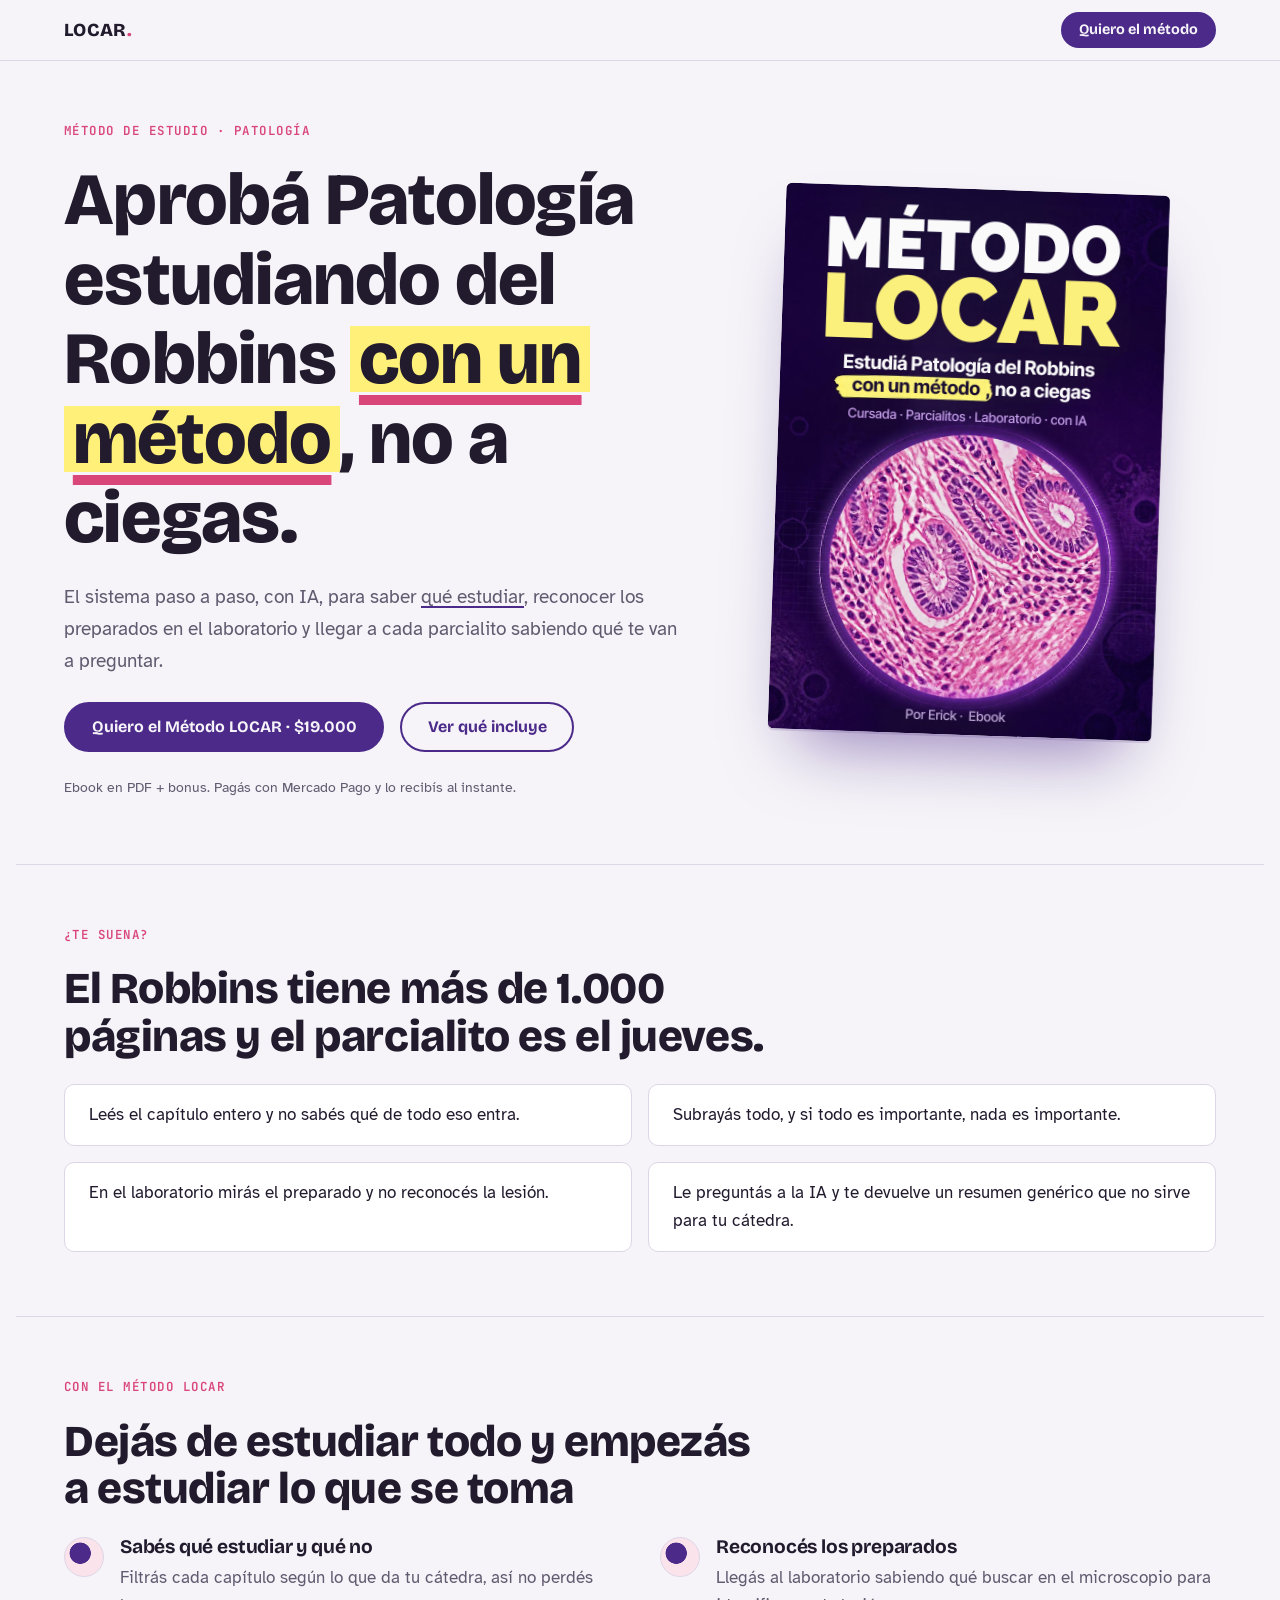
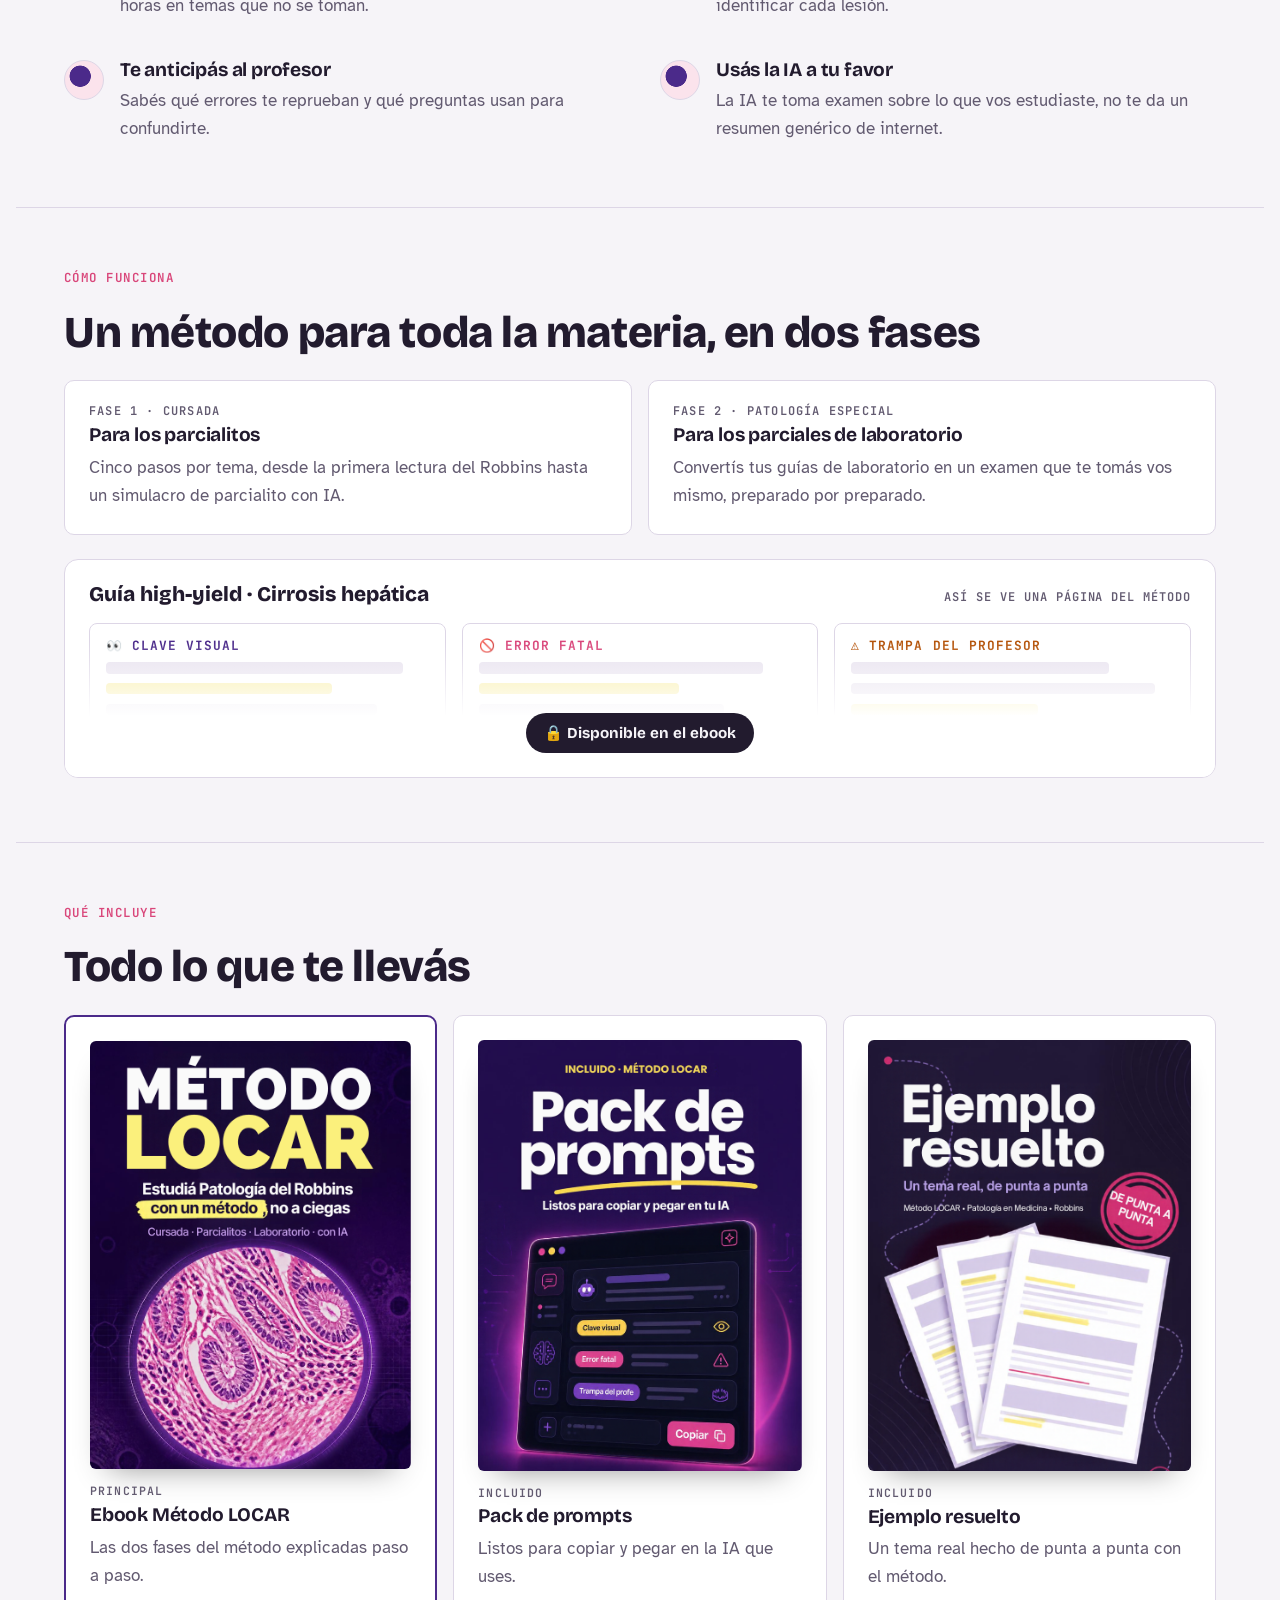
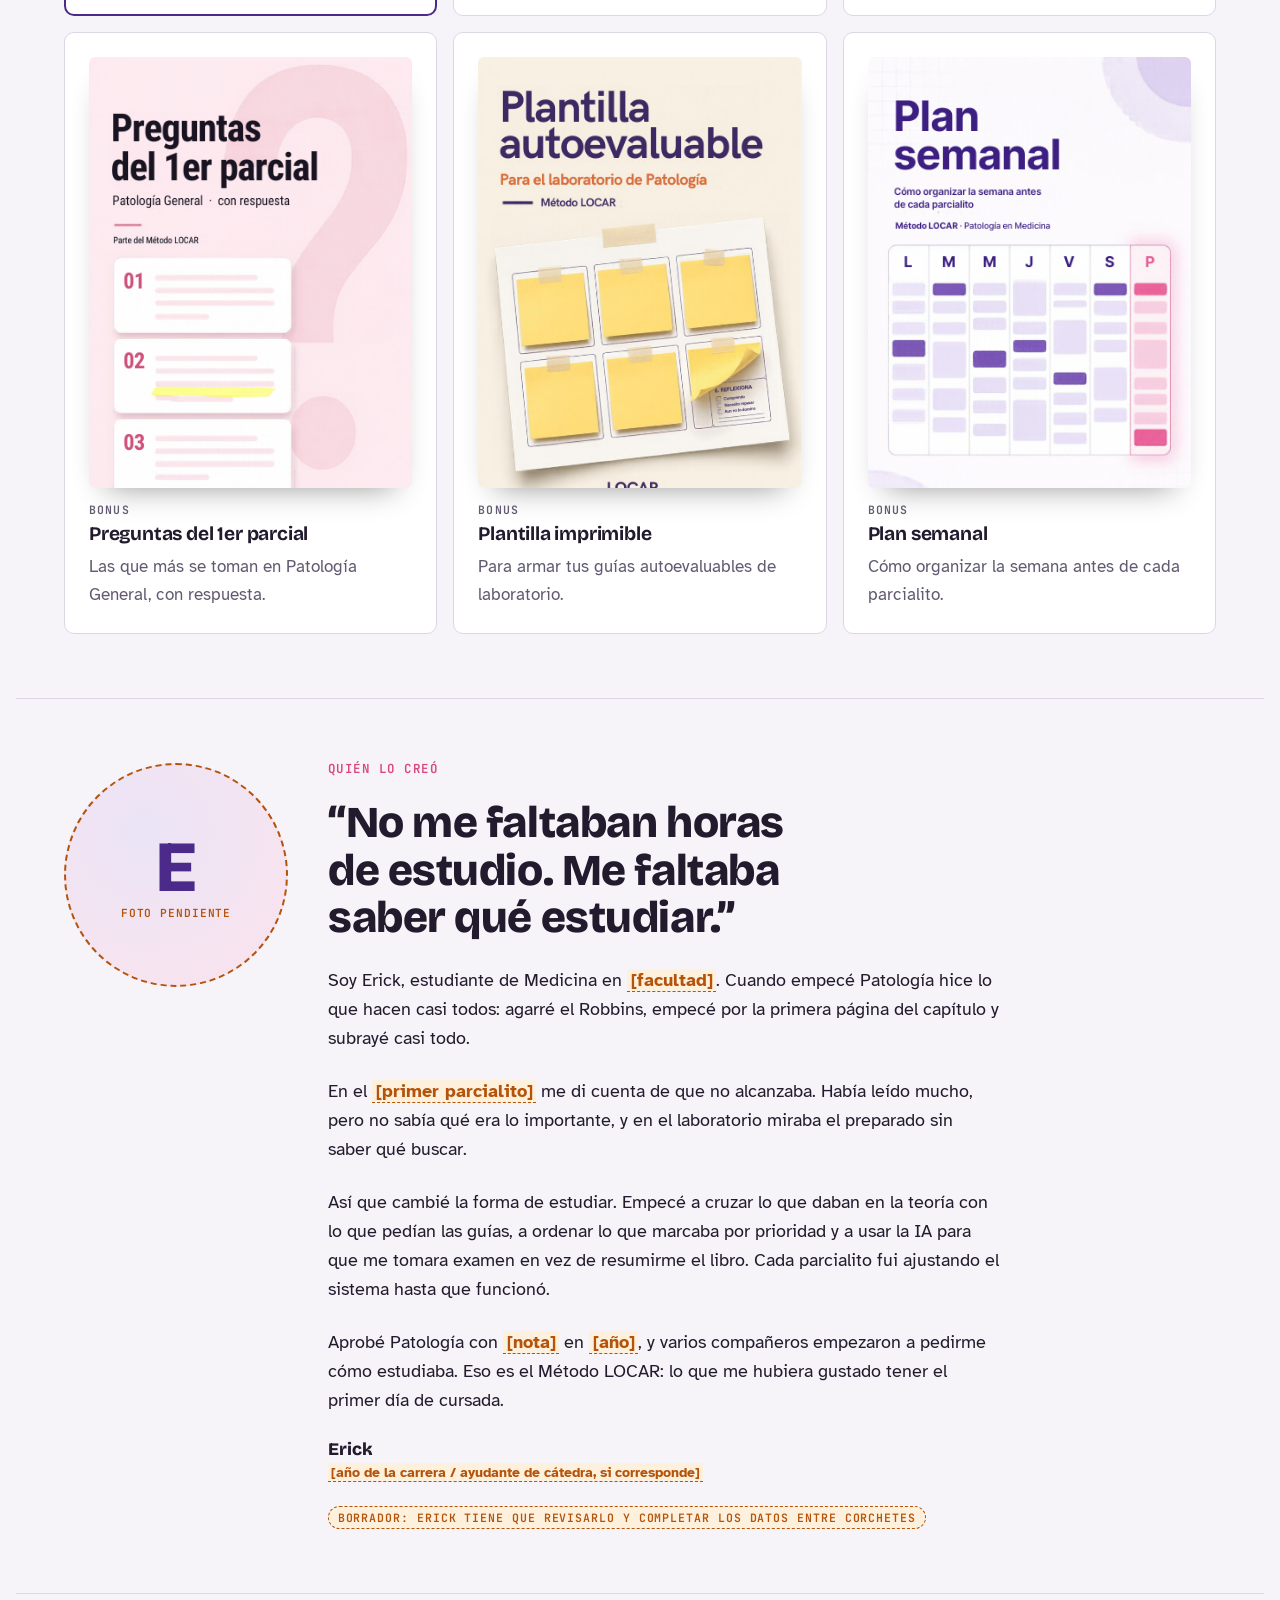
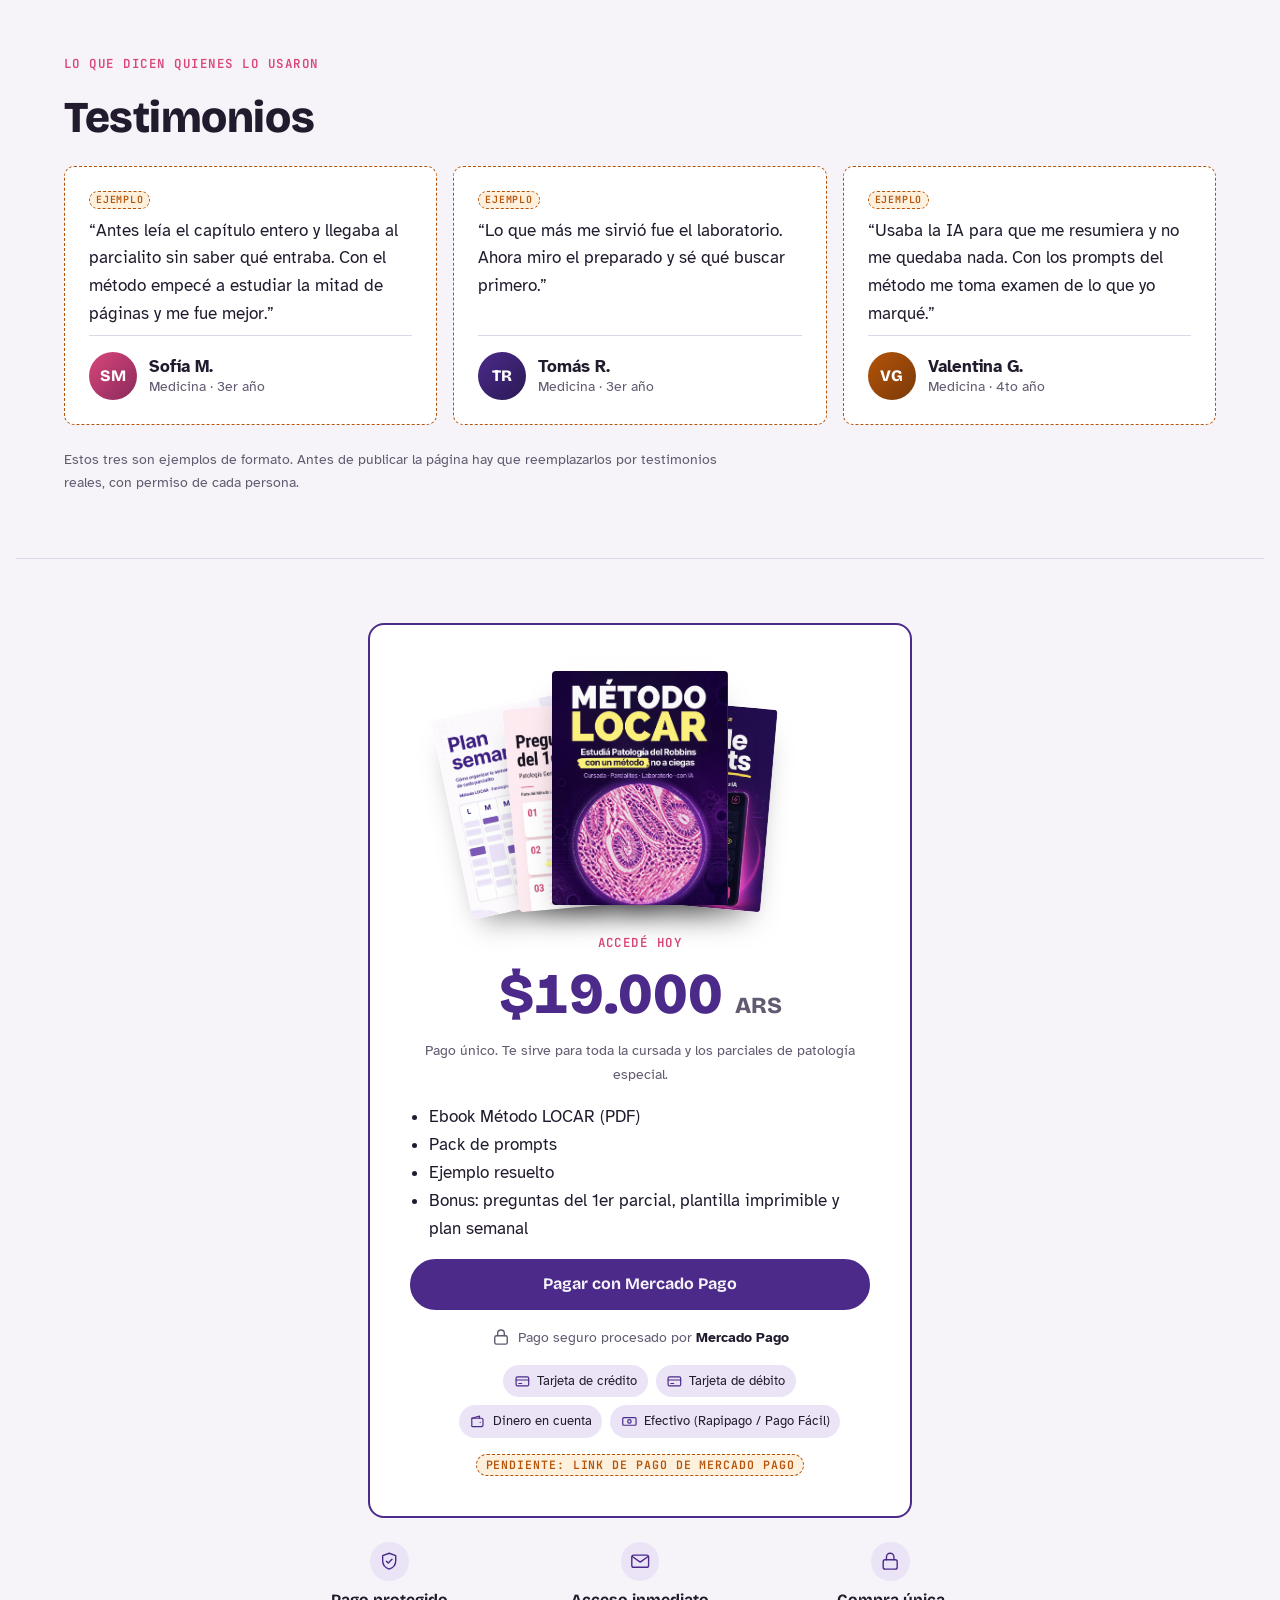
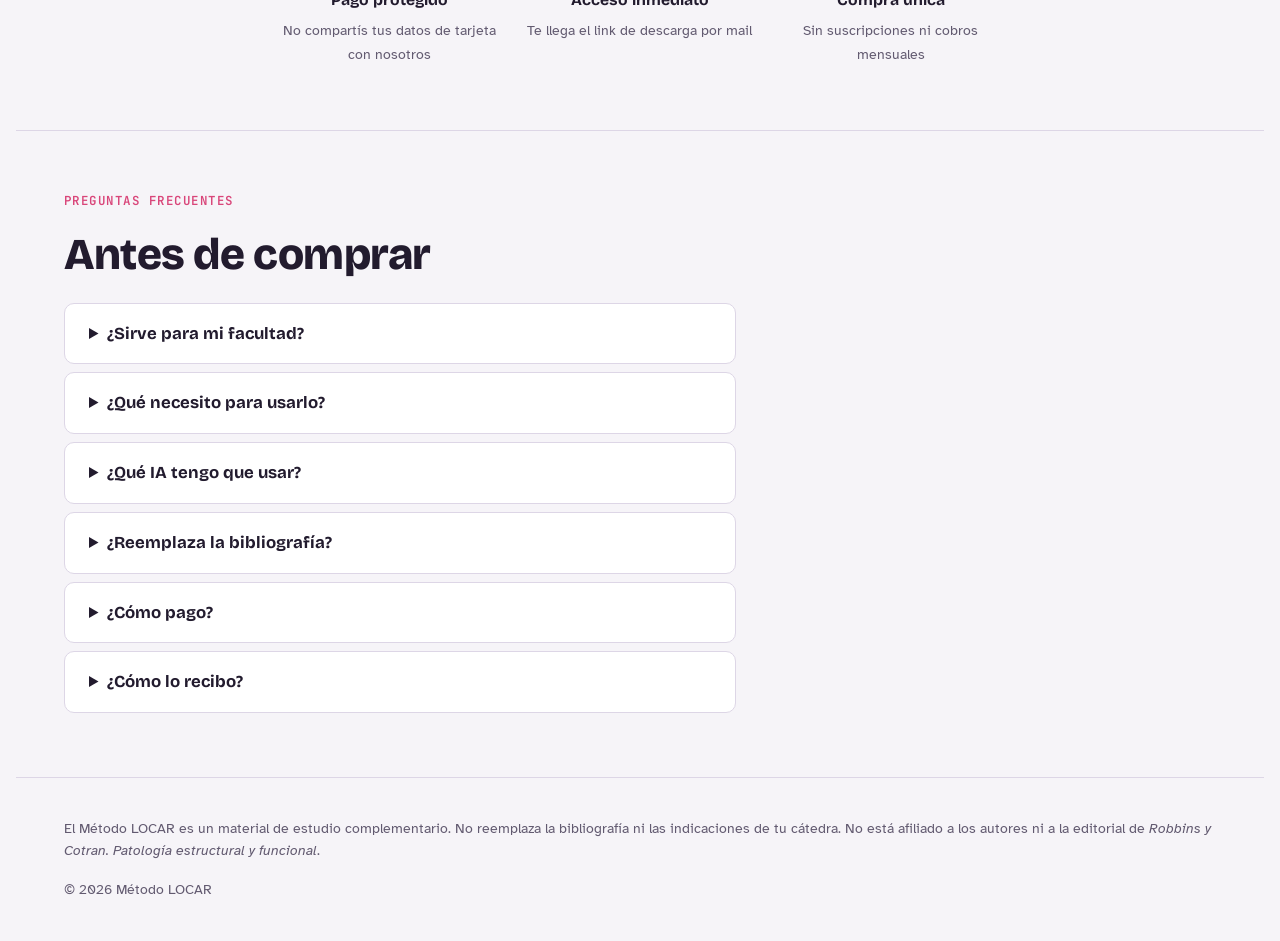
==== commit b35a9c67: "Mercado Pago como medio de pago e íconos de confianza en ambas landings Co-Authored-By: Claude Opus " ====
--- a/index.html
+++ b/index.html
@@ -153,6 +153,20 @@
 .bundle img:nth-child(3) { transform: translateX(-15%) rotate(5deg); }
 .bundle img:nth-child(4) { transform: translateX(-50%) rotate(0deg); width: 11rem; z-index: 1; }
 
+/* Pago y confianza */
+.mp-btn { display: flex; width: 100%; }
+.mp-note { display: flex; align-items: center; justify-content: center; gap: .45rem; font-size: .9rem; color: var(--muted); }
+.mp-note svg, .trust svg, .methods svg { width: 1.25rem; height: 1.25rem; fill: none; stroke: currentColor; stroke-width: 1.7; stroke-linecap: round; stroke-linejoin: round; flex: none; }
+.mp-note b { color: var(--ink); }
+.methods { display: flex; flex-wrap: wrap; justify-content: center; gap: .5rem; padding: 0; margin: 0; }
+.methods li { list-style: none; display: inline-flex; align-items: center; gap: .4rem; font-size: .82rem; color: var(--ink); background: var(--hema-soft); border-radius: 999px; padding: .4em .8em; }
+.methods li svg { color: var(--hema); width: 1.05rem; height: 1.05rem; }
+.trust { display: grid; grid-template-columns: repeat(3, 1fr); gap: var(--s-2); max-width: 46rem; margin: var(--s-3) auto 0; padding: 0; }
+.trust li { list-style: none; display: flex; flex-direction: column; align-items: center; text-align: center; gap: .4rem; font-size: .88rem; color: var(--muted); }
+.trust li svg { width: 2.4rem; height: 2.4rem; padding: .5rem; border-radius: 50%; background: var(--hema-soft); color: var(--hema); stroke-width: 1.5; }
+.trust b { color: var(--ink); font-family: var(--f-display); font-size: .98rem; }
+@media (max-width: 560px) { .trust { grid-template-columns: 1fr; } }
+
 /* Historia del autor */
 .story { display: grid; grid-template-columns: 14rem 1fr; gap: var(--s-4); align-items: start; }
 .story > * { min-width: 0; }
@@ -233,7 +247,7 @@
         <a class="btn" href="#comprar">Quiero el Método LOCAR · $19.000</a>
         <a class="btn ghost" href="#incluye">Ver qué incluye</a>
       </div>
-      <p class="note">Ebook en PDF + bonus. Lo recibís al instante.</p>
+      <p class="note">Ebook en PDF + bonus. Pagás con Mercado Pago y lo recibís al instante.</p>
     </div>
     <img class="hero-cover" src="assets/img/canva/ebook.png" width="375" height="533" alt="Portada del ebook Método LOCAR">
   </div>
@@ -375,9 +389,21 @@
         <li>Ejemplo resuelto</li>
         <li>Bonus: preguntas del 1er parcial, plantilla imprimible y plan semanal</li>
       </ul>
-      <a class="btn" href="#comprar">Comprar ahora</a>
-      <span class="pend">Pendiente: plataforma de pago</span>
-    </div>
+      <a class="btn mp-btn" href="#comprar" id="mp-checkout" data-mp-link="">Pagar con Mercado Pago</a>
+      <p class="mp-note"><svg viewBox="0 0 24 24" aria-hidden="true"><rect x="4.5" y="10.5" width="15" height="10" rx="2"/><path d="M8 10.5V7.5a4 4 0 0 1 8 0v3"/></svg><span>Pago seguro procesado por <b>Mercado Pago</b></span></p>
+      <ul class="methods" aria-label="Medios de pago">
+        <li><svg viewBox="0 0 24 24" aria-hidden="true"><rect x="3" y="5.5" width="18" height="13" rx="2"/><path d="M3 10h18M7 15h4"/></svg>Tarjeta de crédito</li>
+        <li><svg viewBox="0 0 24 24" aria-hidden="true"><rect x="3" y="5.5" width="18" height="13" rx="2"/><path d="M3 10h18M7 15h4"/></svg>Tarjeta de débito</li>
+        <li><svg viewBox="0 0 24 24" aria-hidden="true"><path d="M4 7.5h14a2 2 0 0 1 2 2v8a2 2 0 0 1-2 2H5a1 1 0 0 1-1-1z"/><path d="M4 7.5 15 4.5v3M16 13.5h.01"/></svg>Dinero en cuenta</li>
+        <li><svg viewBox="0 0 24 24" aria-hidden="true"><rect x="2.5" y="6.5" width="19" height="11" rx="1.5"/><circle cx="12" cy="12" r="2.5"/></svg>Efectivo (Rapipago / Pago Fácil)</li>
+      </ul>
+      <span class="pend" style="justify-self:center">Pendiente: link de pago de Mercado Pago</span>
+    </div>
+    <ul class="trust">
+      <li><svg viewBox="0 0 24 24" aria-hidden="true"><path d="M12 3.5 5 6v5.5c0 4.2 2.9 7.6 7 9 4.1-1.4 7-4.8 7-9V6z"/><path d="m9 12 2 2 4-4"/></svg><b>Pago protegido</b>No compartís tus datos de tarjeta con nosotros</li>
+      <li><svg viewBox="0 0 24 24" aria-hidden="true"><rect x="3" y="5.5" width="18" height="13" rx="2"/><path d="m3.5 7 8.5 6 8.5-6"/></svg><b>Acceso inmediato</b>Te llega el link de descarga por mail</li>
+      <li><svg viewBox="0 0 24 24" aria-hidden="true"><rect x="4.5" y="10.5" width="15" height="10" rx="2"/><path d="M8 10.5V7.5a4 4 0 0 1 8 0v3"/></svg><b>Compra única</b>Sin suscripciones ni cobros mensuales</li>
+    </ul>
   </div>
 </section>
 
@@ -391,7 +417,8 @@
       <details><summary>¿Qué necesito para usarlo?</summary><p>El Robbins en papel o fotocopiado, las guías de laboratorio de tu cátedra y una IA de tu elección.</p></details>
       <details><summary>¿Qué IA tengo que usar?</summary><p>La que quieras. Funciona con ChatGPT, Gemini o Claude, incluso en las versiones gratuitas que aceptan fotos.</p></details>
       <details><summary>¿Reemplaza la bibliografía?</summary><p>No. Es un método para estudiar mejor la bibliografía de tu cátedra. No incluye ni reproduce contenido del Robbins.</p></details>
-      <details><summary>¿Cómo lo recibo?</summary><p>Después del pago te llega un mail con el link de descarga.</p></details>
+      <details><summary>¿Cómo pago?</summary><p>Con Mercado Pago: tarjeta de crédito o débito, dinero en cuenta o efectivo en Rapipago y Pago Fácil.</p></details>
+      <details><summary>¿Cómo lo recibo?</summary><p>Cuando se acredita el pago te llega un mail con el link de descarga. Con tarjeta o dinero en cuenta es al instante; en efectivo puede tardar hasta que se acredite.</p></details>
     </div>
   </div>
 </section>
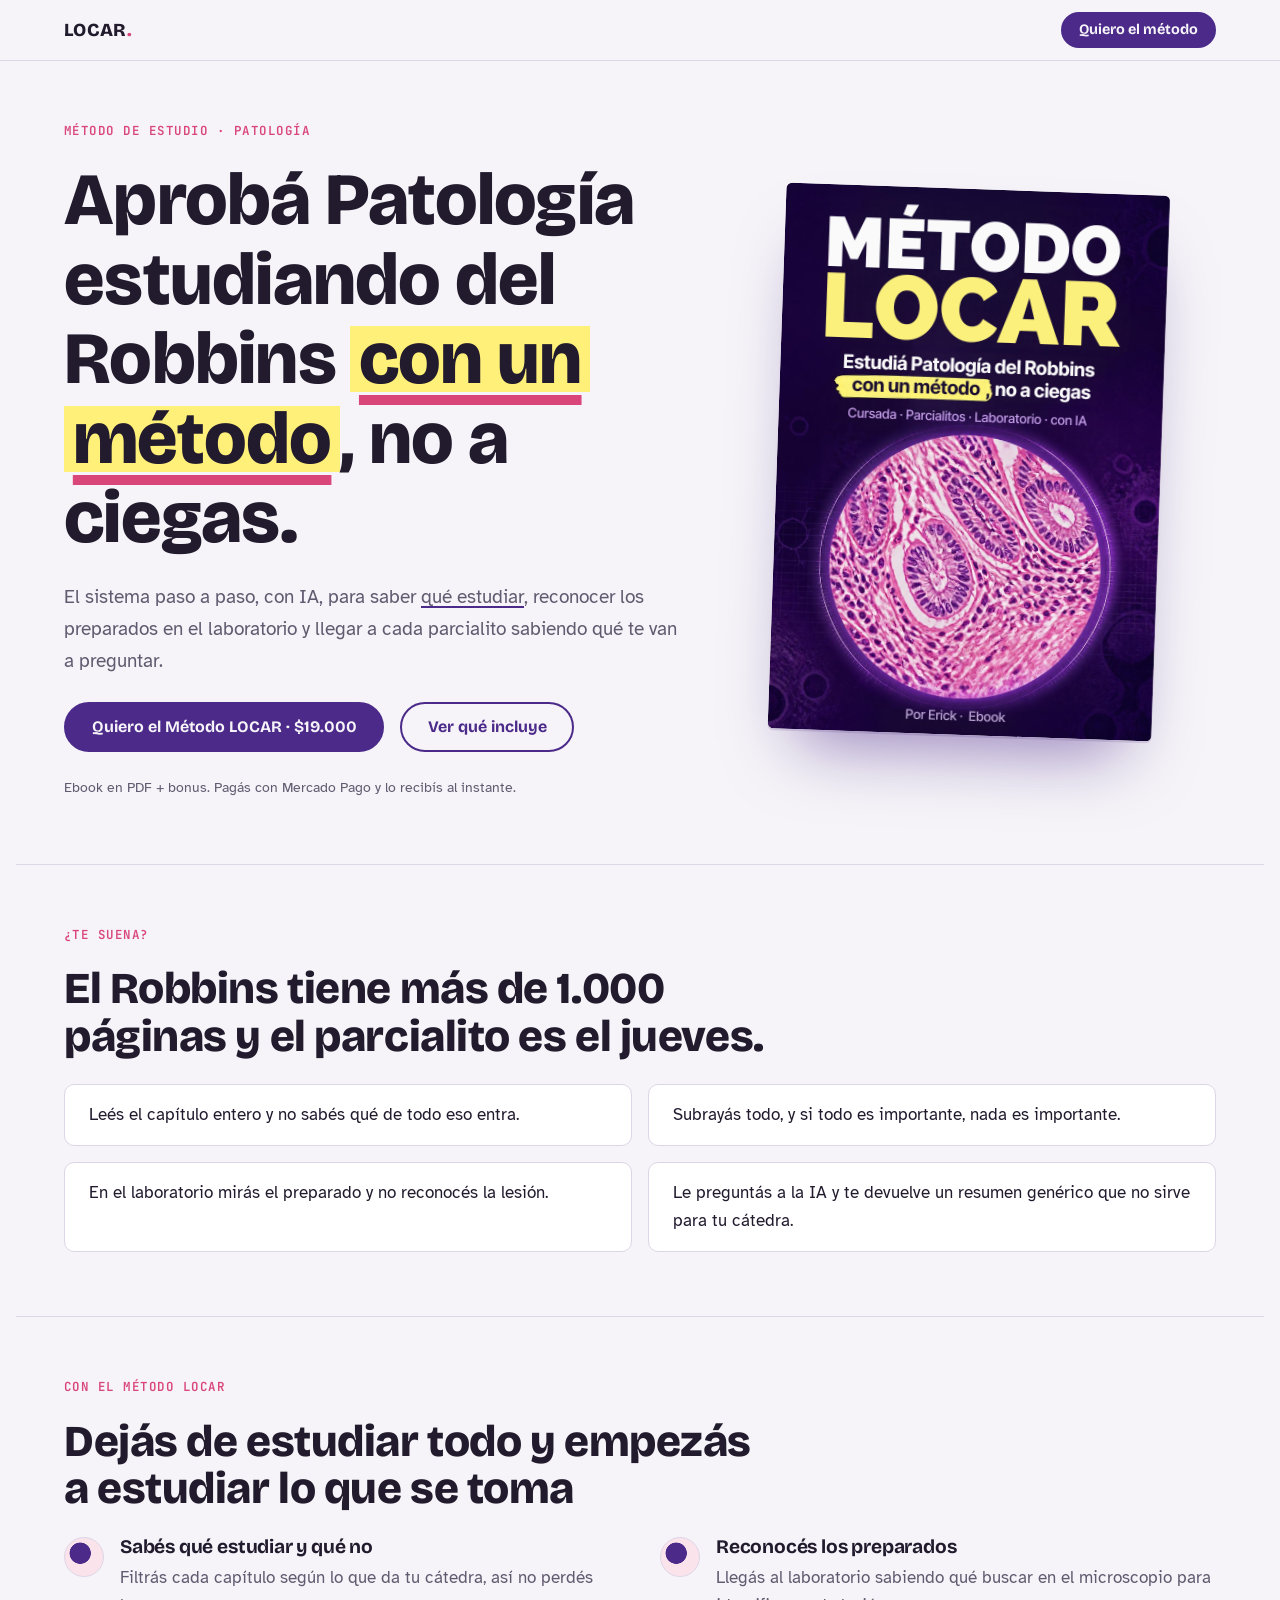
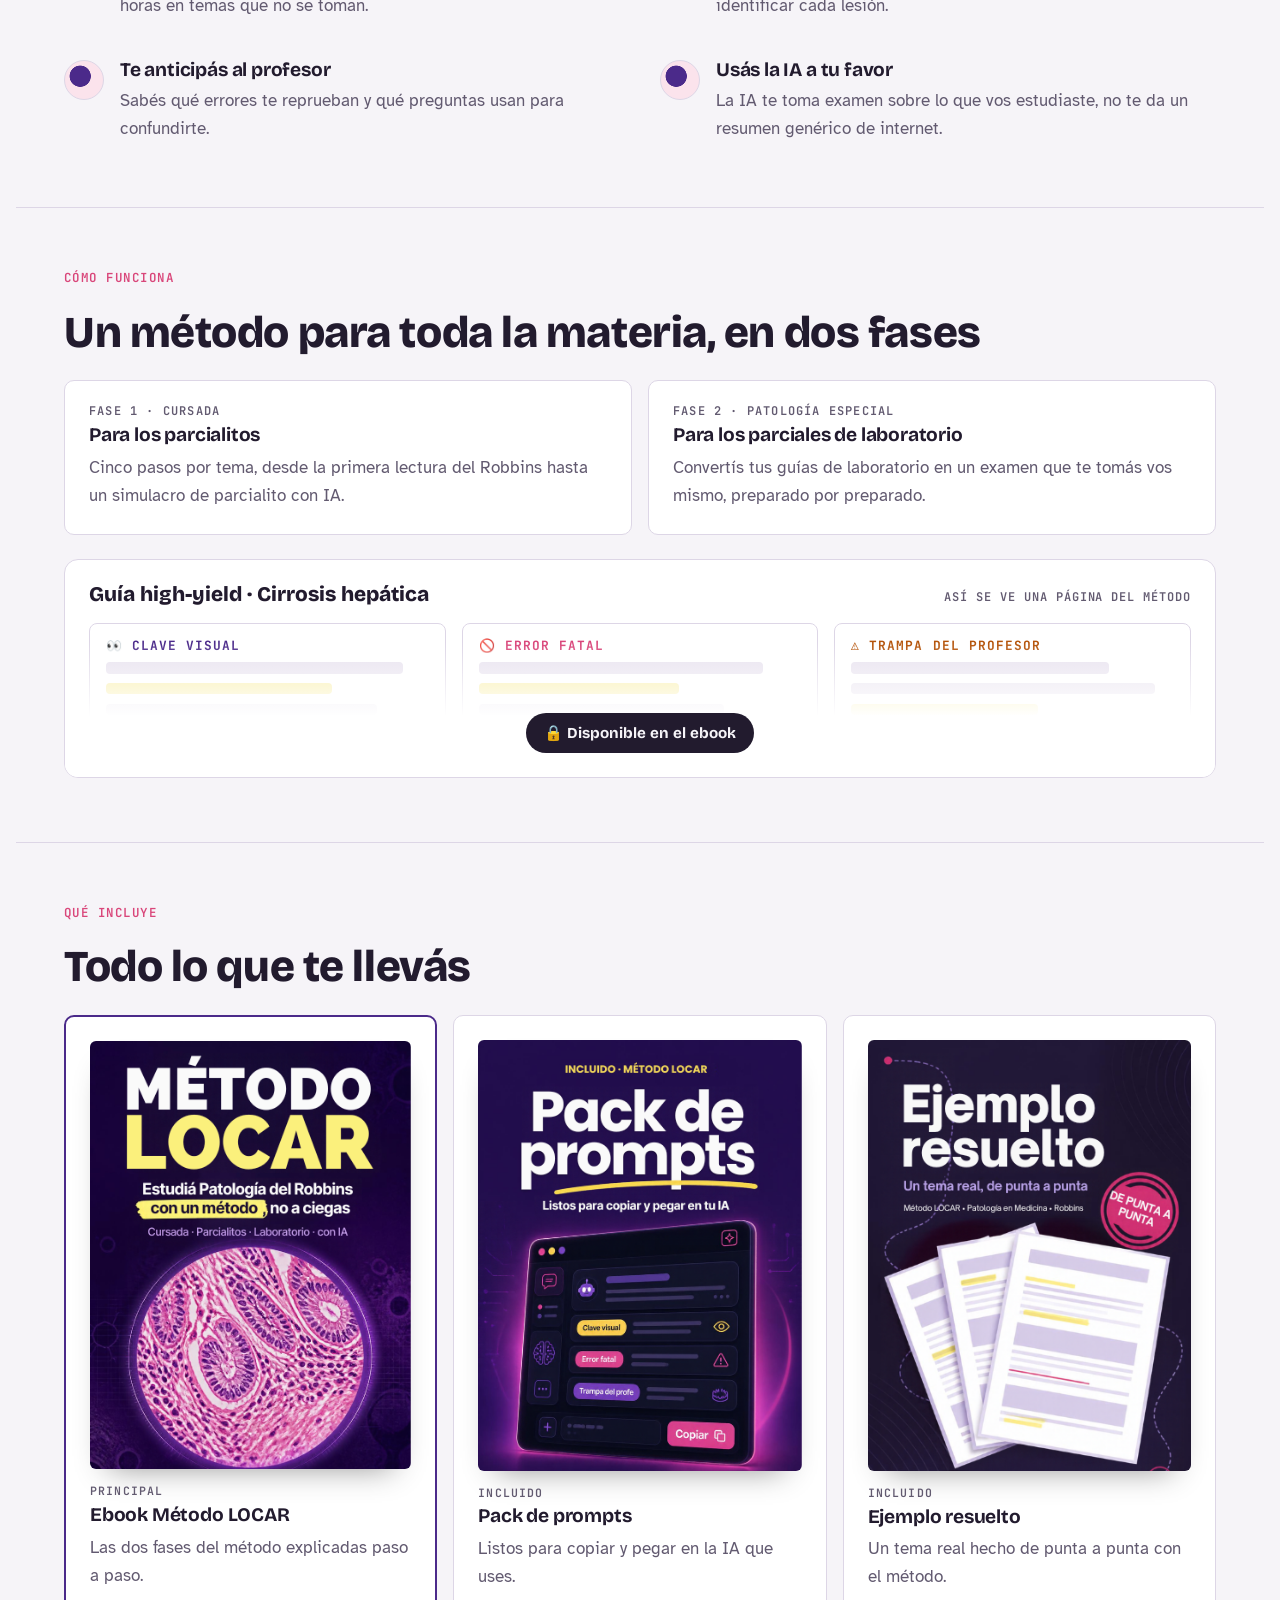
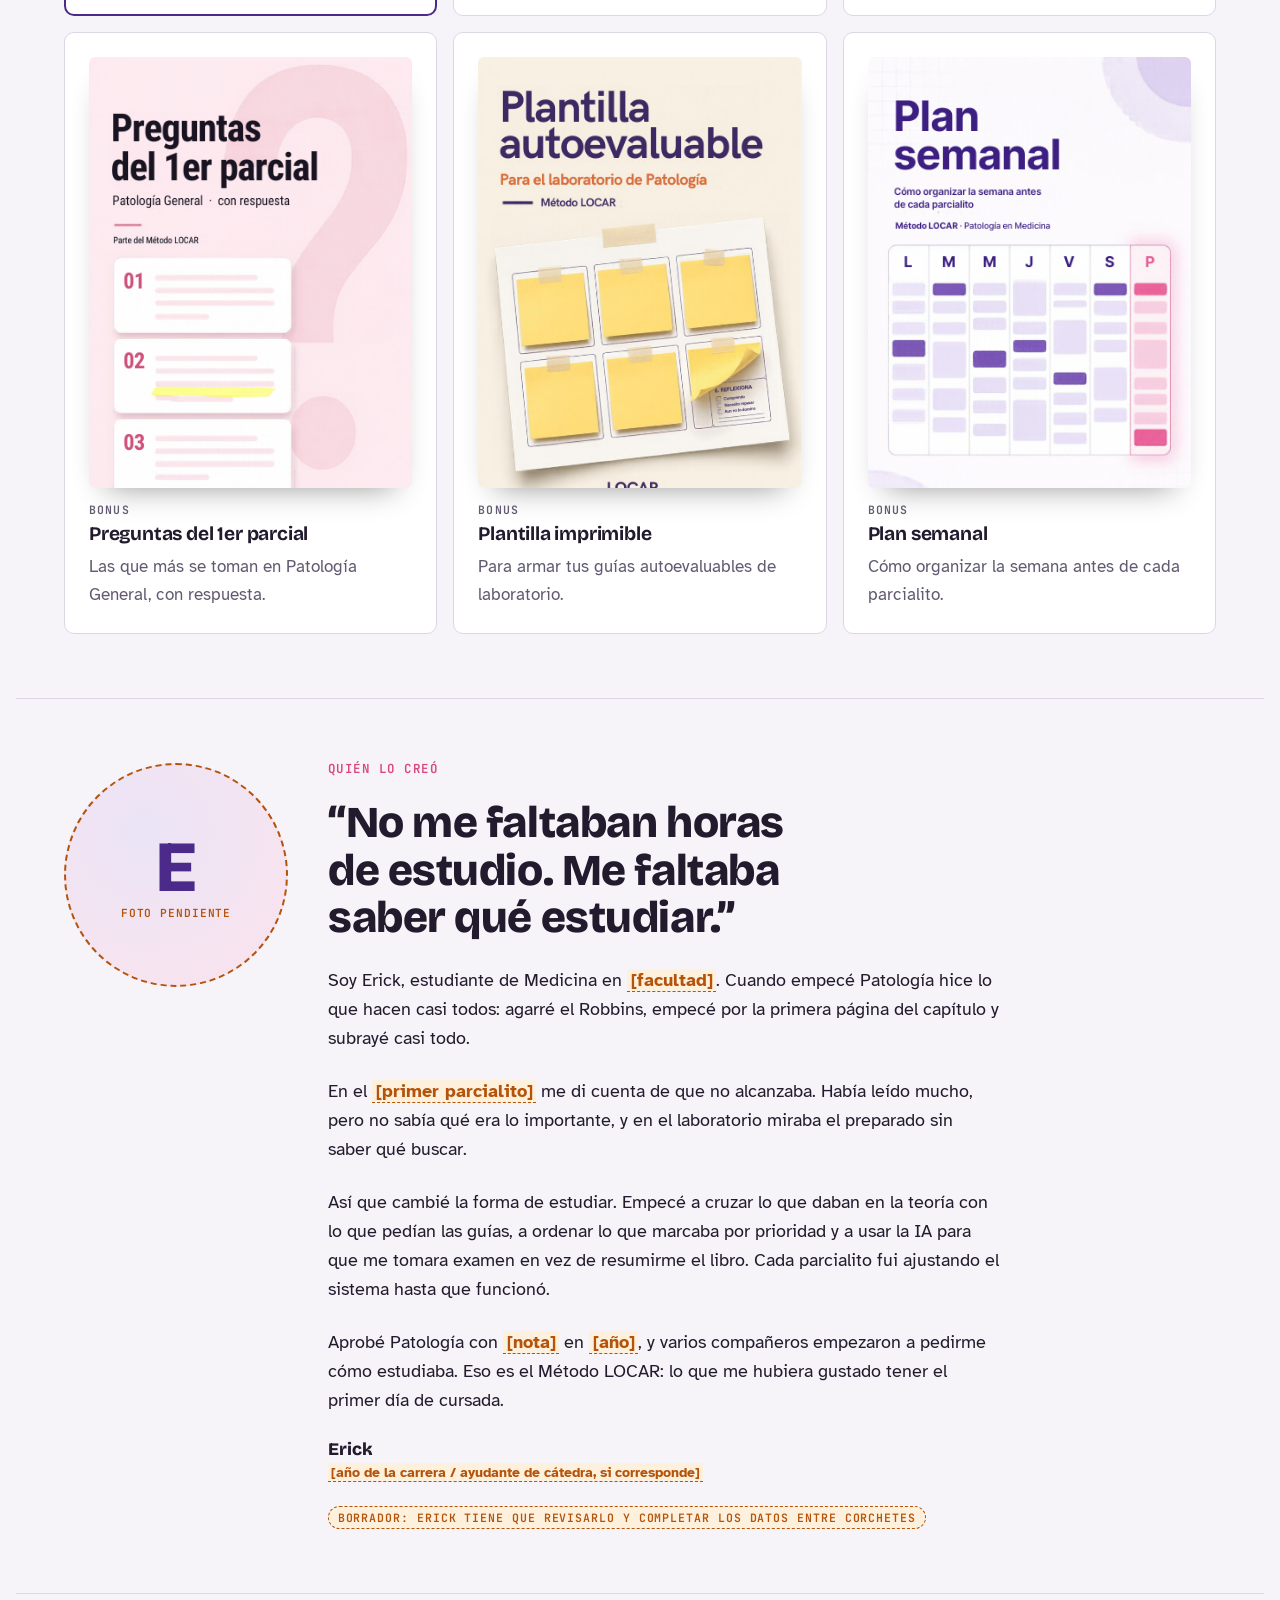
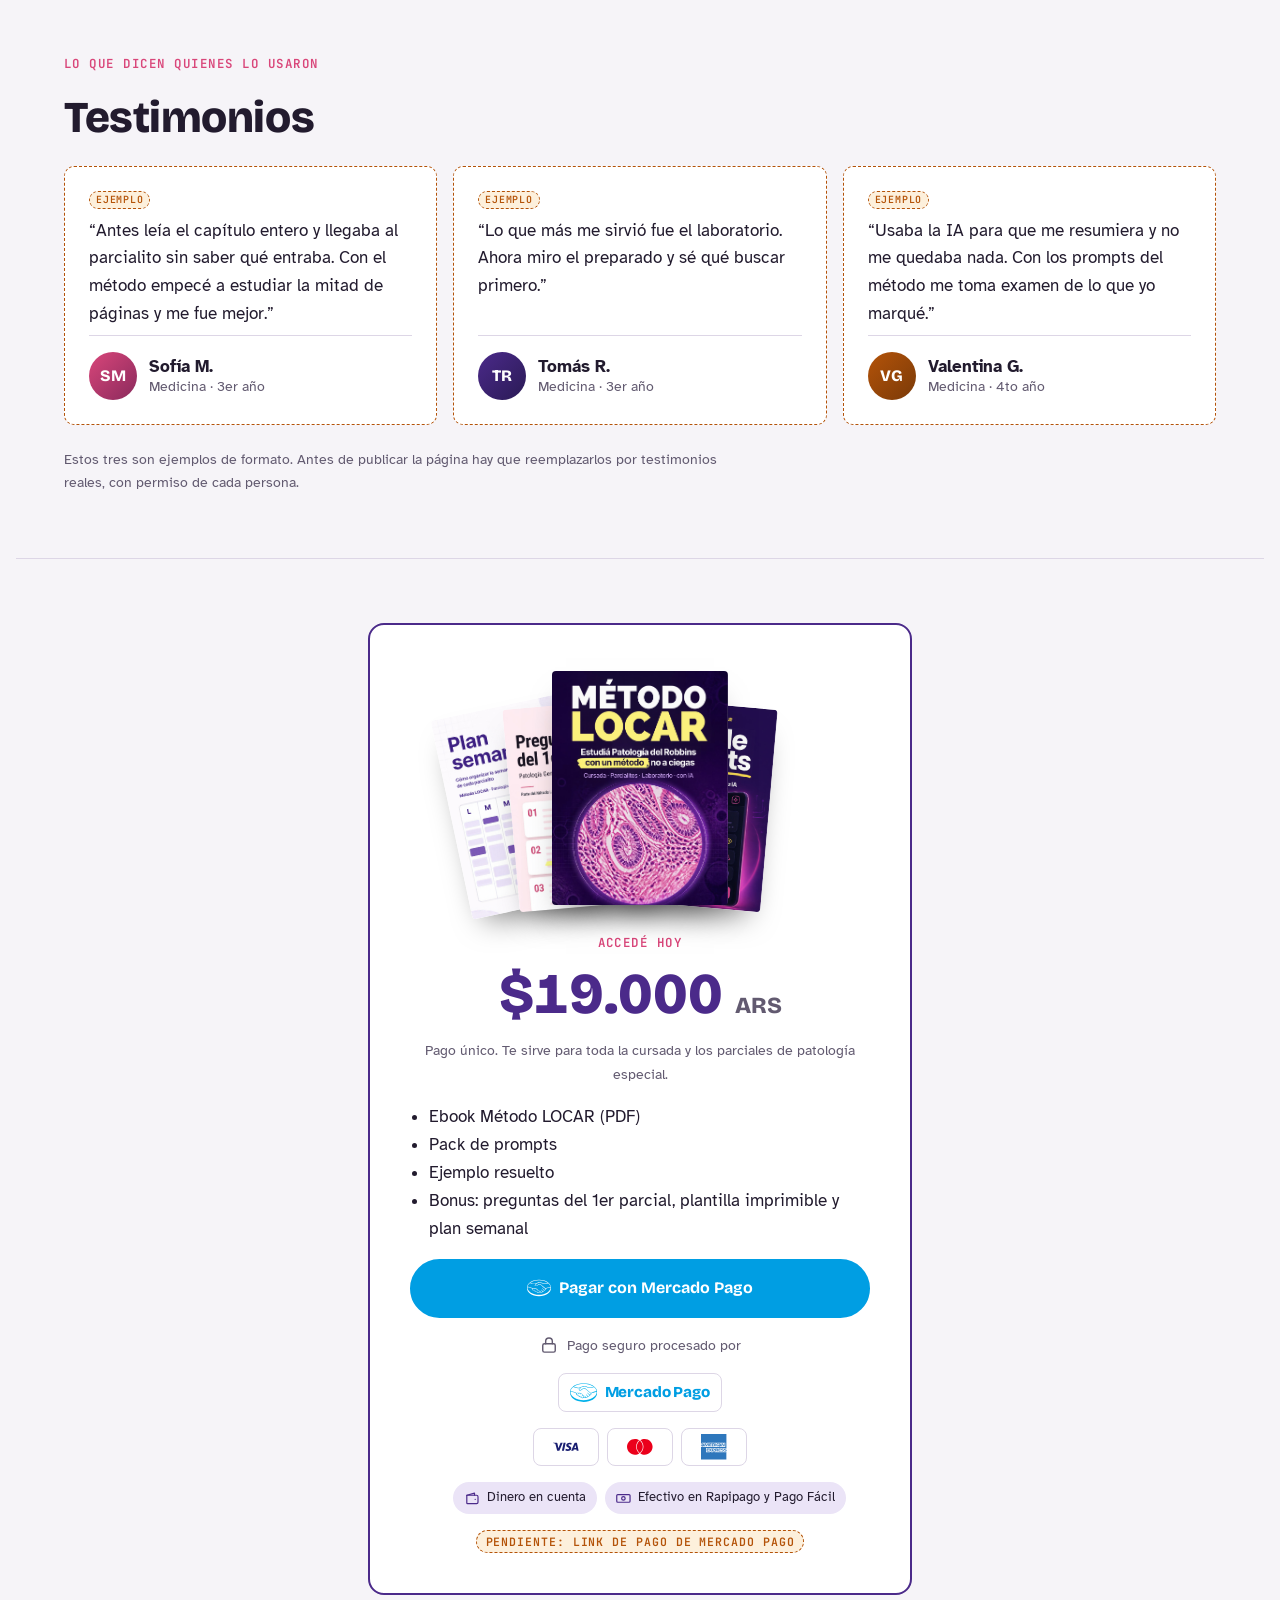
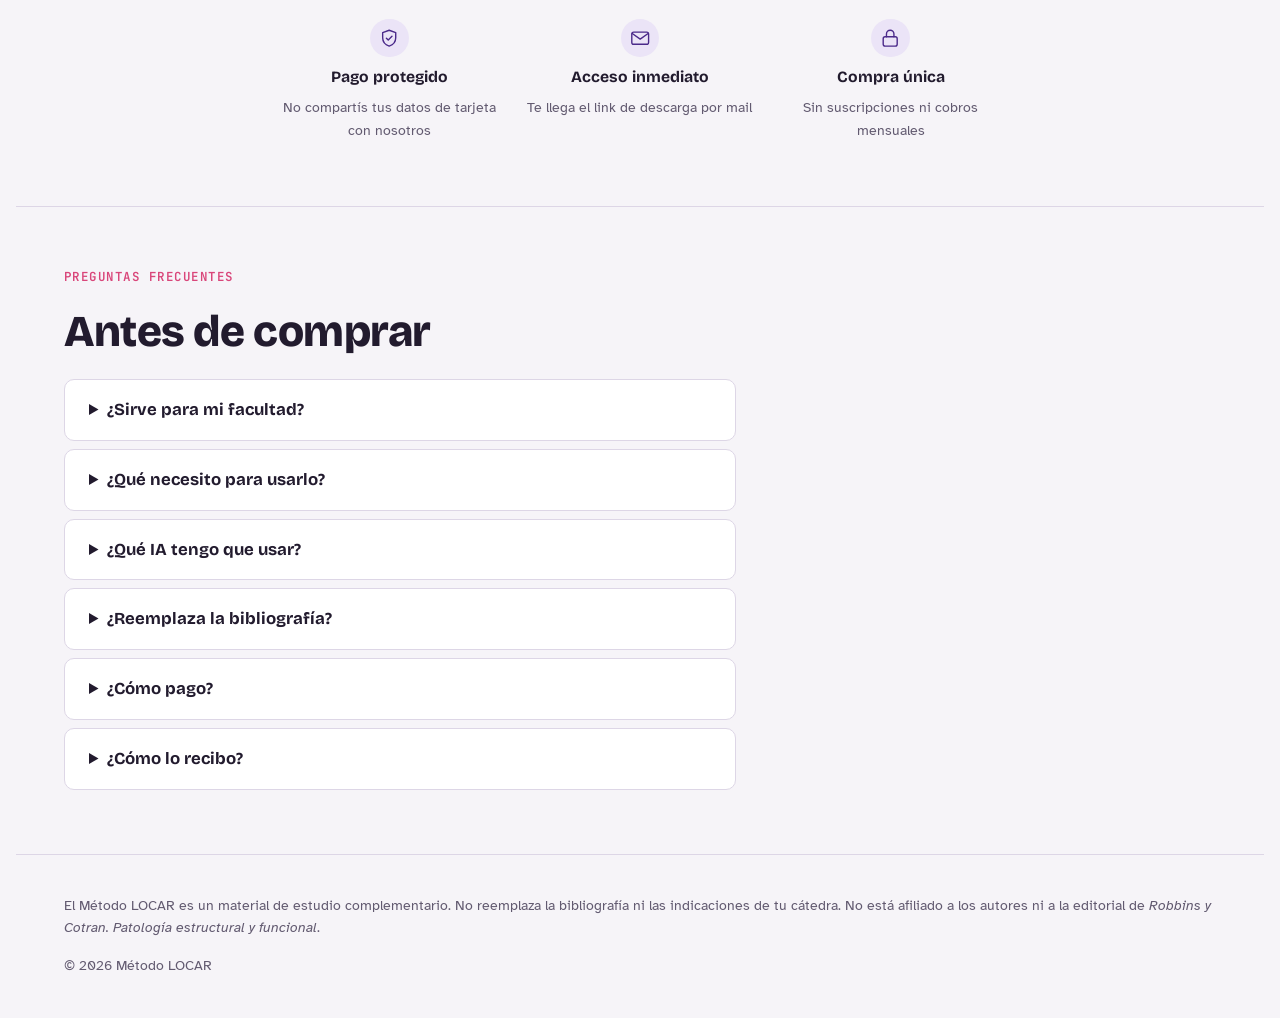
==== commit b6baff9f: "Logos de Mercado Pago y tarjetas en el bloque de pago Co-Authored-By: Claude Opus 5.5 <noreply@anthr" ====
--- a/index.html
+++ b/index.html
@@ -167,6 +167,14 @@
 .trust b { color: var(--ink); font-family: var(--f-display); font-size: .98rem; }
 @media (max-width: 560px) { .trust { grid-template-columns: 1fr; } }
 
+.logos { display: flex; flex-wrap: wrap; justify-content: center; align-items: center; gap: .5rem; }
+.logo-chip { display: inline-flex; align-items: center; gap: .45rem; height: 2.4rem; padding: 0 .7rem; background: #fff; border: 1px solid var(--line); border-radius: 8px; }
+.logo-chip svg { width: 2.6rem; height: 1.6rem; }
+.logo-chip.mp svg { width: 1.7rem; height: 1.7rem; }
+.logo-chip.mp span { font: 800 .95rem/1 var(--f-display); color: #009ee3; letter-spacing: -.01em; }
+.mp-btn { background: #009ee3; border-color: #009ee3; color: #fff; }
+.mp-btn svg { width: 1.5rem; height: 1.5rem; }
+
 /* Historia del autor */
 .story { display: grid; grid-template-columns: 14rem 1fr; gap: var(--s-4); align-items: start; }
 .story > * { min-width: 0; }
@@ -389,13 +397,13 @@
         <li>Ejemplo resuelto</li>
         <li>Bonus: preguntas del 1er parcial, plantilla imprimible y plan semanal</li>
       </ul>
-      <a class="btn mp-btn" href="#comprar" id="mp-checkout" data-mp-link="">Pagar con Mercado Pago</a>
-      <p class="mp-note"><svg viewBox="0 0 24 24" aria-hidden="true"><rect x="4.5" y="10.5" width="15" height="10" rx="2"/><path d="M8 10.5V7.5a4 4 0 0 1 8 0v3"/></svg><span>Pago seguro procesado por <b>Mercado Pago</b></span></p>
-      <ul class="methods" aria-label="Medios de pago">
-        <li><svg viewBox="0 0 24 24" aria-hidden="true"><rect x="3" y="5.5" width="18" height="13" rx="2"/><path d="M3 10h18M7 15h4"/></svg>Tarjeta de crédito</li>
-        <li><svg viewBox="0 0 24 24" aria-hidden="true"><rect x="3" y="5.5" width="18" height="13" rx="2"/><path d="M3 10h18M7 15h4"/></svg>Tarjeta de débito</li>
+      <a class="btn mp-btn" href="#comprar" id="mp-checkout" data-mp-link=""><svg viewBox="0 0 24 24" aria-hidden="true"><path fill="#fff" d="M11.115 16.479a.93.927 0 0 1-.939-.886c-.002-.042-.006-.155-.103-.155-.04 0-.074.023-.113.059-.112.103-.254.206-.46.206a.816.814 0 0 1-.305-.066c-.535-.214-.542-.578-.521-.725.006-.038.007-.08-.02-.11l-.032-.03h-.034c-.027 0-.055.012-.093.039a.788.786 0 0 1-.454.16.7.699 0 0 1-.253-.05c-.708-.27-.65-.928-.617-1.126.005-.041-.005-.072-.03-.092l-.05-.04-.047.043a.728.726 0 0 1-.505.203.73.728 0 0 1-.732-.725c0-.4.328-.722.732-.722.364 0 .675.27.721.63l.026.195.11-.165c.01-.018.307-.46.852-.46.102 0 .21.016.316.05.434.13.508.52.519.68.008.094.075.1.09.1.037 0 .064-.024.083-.045a.746.744 0 0 1 .54-.225c.128 0 .263.03.402.09.69.293.379 1.158.374 1.167-.058.144-.061.207-.005.244l.027.013h.02c.03 0 .07-.014.134-.035.093-.032.235-.08.367-.08a.944.942 0 0 1 .94.93.936.934 0 0 1-.94.928zm7.302-4.171c-1.138-.98-3.768-3.24-4.481-3.77-.406-.302-.685-.462-.928-.533a1.559 1.554 0 0 0-.456-.07c-.182 0-.376.032-.58.095-.46.145-.918.505-1.362.854l-.023.018c-.414.324-.84.66-1.164.73a1.986 1.98 0 0 1-.43.049c-.362 0-.687-.104-.81-.258-.02-.025-.007-.066.04-.125l.008-.008 1-1.067c.783-.774 1.525-1.506 3.23-1.545h.085c1.062 0 2.12.469 2.24.524a7.03 7.03 0 0 0 3.056.724c1.076 0 2.188-.263 3.354-.795a9.135 9.11 0 0 0-.405-.317c-1.025.44-2.003.66-2.946.66-.962 0-1.925-.229-2.858-.68-.05-.022-1.22-.567-2.44-.57-.032 0-.065 0-.096.002-1.434.033-2.24.536-2.782.976-.528.013-.982.138-1.388.25-.361.1-.673.186-.979.185-.125 0-.35-.01-.37-.012-.35-.01-2.115-.437-3.518-.962-.143.1-.28.203-.415.31 1.466.593 3.25 1.053 3.812 1.089.157.01.323.027.491.027.372 0 .744-.103 1.104-.203.213-.059.446-.123.692-.17l-.196.194-1.017 1.087c-.08.08-.254.294-.14.557a.705.703 0 0 0 .268.292c.243.162.677.27 1.08.271.152 0 .297-.015.43-.044.427-.095.874-.448 1.349-.82.377-.296.913-.672 1.323-.782a1.494 1.49 0 0 1 .37-.05.611.61 0 0 1 .095.005c.27.034.533.125 1.003.472.835.62 4.531 3.815 4.566 3.846.002.002.238.203.22.537-.007.186-.11.352-.294.466a.902.9 0 0 1-.484.15.804.802 0 0 1-.428-.124c-.014-.01-1.28-1.157-1.746-1.543-.074-.06-.146-.115-.22-.115a.122.122 0 0 0-.096.045c-.073.09.01.212.105.294l1.48 1.47c.002 0 .184.17.204.395.012.244-.106.447-.35.606a.957.955 0 0 1-.526.171.766.764 0 0 1-.42-.127l-.214-.206a21.035 20.978 0 0 0-1.08-1.009c-.072-.058-.148-.112-.221-.112a.127.127 0 0 0-.094.038c-.033.037-.056.103.028.212a.698.696 0 0 0 .075.083l1.078 1.198c.01.01.222.26.024.511l-.038.048a1.18 1.178 0 0 1-.1.096c-.184.15-.43.164-.527.164a.8.798 0 0 1-.147-.012c-.106-.018-.178-.048-.212-.089l-.013-.013c-.06-.06-.602-.609-1.054-.98-.059-.05-.133-.11-.21-.11a.128.128 0 0 0-.096.042c-.09.096.044.24.1.293l.92 1.003a.204.204 0 0 1-.033.062c-.033.044-.144.155-.479.196a.91.907 0 0 1-.122.007c-.345 0-.712-.164-.902-.264a1.343 1.34 0 0 0 .13-.576 1.368 1.365 0 0 0-1.42-1.357c.024-.342-.025-.99-.697-1.274a1.455 1.452 0 0 0-.575-.125c-.146 0-.287.025-.42.075a1.153 1.15 0 0 0-.671-.564 1.52 1.515 0 0 0-.494-.085c-.28 0-.537.08-.767.242a1.168 1.165 0 0 0-.903-.43 1.173 1.17 0 0 0-.82.335c-.287-.217-1.425-.93-4.467-1.613a17.39 17.344 0 0 1-.692-.189 4.822 4.82 0 0 0-.077.494l.67.157c3.108.682 4.136 1.391 4.309 1.525a1.145 1.142 0 0 0-.09.442 1.16 1.158 0 0 0 1.378 1.132c.096.467.406.821.879 1.003a1.165 1.162 0 0 0 .415.08c.09 0 .179-.012.266-.034.086.22.282.493.722.668a1.233 1.23 0 0 0 .457.094c.122 0 .241-.022.355-.063a1.373 1.37 0 0 0 1.269.841c.37.002.726-.147.985-.41.221.121.688.341 1.163.341.06 0 .118-.002.175-.01.47-.059.689-.24.789-.382a.571.57 0 0 0 .048-.078c.11.032.234.058.373.058.255 0 .501-.086.75-.265.244-.174.418-.424.444-.637v-.01c.083.017.167.026.251.026.265 0 .527-.082.773-.242.48-.31.562-.715.554-.98a1.28 1.279 0 0 0 .978-.194 1.04 1.04 0 0 0 .502-.808 1.088 1.085 0 0 0-.16-.653c.804-.342 2.636-1.003 4.795-1.483a4.734 4.721 0 0 0-.067-.492 27.742 27.667 0 0 0-5.049 1.62zm5.123-.763c0 4.027-5.166 7.293-11.537 7.293-6.372 0-11.538-3.266-11.538-7.293 0-4.028 5.165-7.293 11.539-7.293 6.371 0 11.537 3.265 11.537 7.293zm.46.004c0-4.272-5.374-7.755-12-7.755S.002 7.277.002 11.55L0 12.004c0 4.533 4.695 8.203 11.999 8.203 7.347 0 12-3.67 12-8.204z"/></svg>Pagar con Mercado Pago</a>
+      <p class="mp-note"><svg viewBox="0 0 24 24" aria-hidden="true"><rect x="4.5" y="10.5" width="15" height="10" rx="2"/><path d="M8 10.5V7.5a4 4 0 0 1 8 0v3"/></svg><span>Pago seguro procesado por</span></p>
+      <div class="logos"><span class="logo-chip mp"><svg viewBox="0 0 24 24" role="img" aria-label="Mercado Pago"><path fill="#00B1EA" d="M11.115 16.479a.93.927 0 0 1-.939-.886c-.002-.042-.006-.155-.103-.155-.04 0-.074.023-.113.059-.112.103-.254.206-.46.206a.816.814 0 0 1-.305-.066c-.535-.214-.542-.578-.521-.725.006-.038.007-.08-.02-.11l-.032-.03h-.034c-.027 0-.055.012-.093.039a.788.786 0 0 1-.454.16.7.699 0 0 1-.253-.05c-.708-.27-.65-.928-.617-1.126.005-.041-.005-.072-.03-.092l-.05-.04-.047.043a.728.726 0 0 1-.505.203.73.728 0 0 1-.732-.725c0-.4.328-.722.732-.722.364 0 .675.27.721.63l.026.195.11-.165c.01-.018.307-.46.852-.46.102 0 .21.016.316.05.434.13.508.52.519.68.008.094.075.1.09.1.037 0 .064-.024.083-.045a.746.744 0 0 1 .54-.225c.128 0 .263.03.402.09.69.293.379 1.158.374 1.167-.058.144-.061.207-.005.244l.027.013h.02c.03 0 .07-.014.134-.035.093-.032.235-.08.367-.08a.944.942 0 0 1 .94.93.936.934 0 0 1-.94.928zm7.302-4.171c-1.138-.98-3.768-3.24-4.481-3.77-.406-.302-.685-.462-.928-.533a1.559 1.554 0 0 0-.456-.07c-.182 0-.376.032-.58.095-.46.145-.918.505-1.362.854l-.023.018c-.414.324-.84.66-1.164.73a1.986 1.98 0 0 1-.43.049c-.362 0-.687-.104-.81-.258-.02-.025-.007-.066.04-.125l.008-.008 1-1.067c.783-.774 1.525-1.506 3.23-1.545h.085c1.062 0 2.12.469 2.24.524a7.03 7.03 0 0 0 3.056.724c1.076 0 2.188-.263 3.354-.795a9.135 9.11 0 0 0-.405-.317c-1.025.44-2.003.66-2.946.66-.962 0-1.925-.229-2.858-.68-.05-.022-1.22-.567-2.44-.57-.032 0-.065 0-.096.002-1.434.033-2.24.536-2.782.976-.528.013-.982.138-1.388.25-.361.1-.673.186-.979.185-.125 0-.35-.01-.37-.012-.35-.01-2.115-.437-3.518-.962-.143.1-.28.203-.415.31 1.466.593 3.25 1.053 3.812 1.089.157.01.323.027.491.027.372 0 .744-.103 1.104-.203.213-.059.446-.123.692-.17l-.196.194-1.017 1.087c-.08.08-.254.294-.14.557a.705.703 0 0 0 .268.292c.243.162.677.27 1.08.271.152 0 .297-.015.43-.044.427-.095.874-.448 1.349-.82.377-.296.913-.672 1.323-.782a1.494 1.49 0 0 1 .37-.05.611.61 0 0 1 .095.005c.27.034.533.125 1.003.472.835.62 4.531 3.815 4.566 3.846.002.002.238.203.22.537-.007.186-.11.352-.294.466a.902.9 0 0 1-.484.15.804.802 0 0 1-.428-.124c-.014-.01-1.28-1.157-1.746-1.543-.074-.06-.146-.115-.22-.115a.122.122 0 0 0-.096.045c-.073.09.01.212.105.294l1.48 1.47c.002 0 .184.17.204.395.012.244-.106.447-.35.606a.957.955 0 0 1-.526.171.766.764 0 0 1-.42-.127l-.214-.206a21.035 20.978 0 0 0-1.08-1.009c-.072-.058-.148-.112-.221-.112a.127.127 0 0 0-.094.038c-.033.037-.056.103.028.212a.698.696 0 0 0 .075.083l1.078 1.198c.01.01.222.26.024.511l-.038.048a1.18 1.178 0 0 1-.1.096c-.184.15-.43.164-.527.164a.8.798 0 0 1-.147-.012c-.106-.018-.178-.048-.212-.089l-.013-.013c-.06-.06-.602-.609-1.054-.98-.059-.05-.133-.11-.21-.11a.128.128 0 0 0-.096.042c-.09.096.044.24.1.293l.92 1.003a.204.204 0 0 1-.033.062c-.033.044-.144.155-.479.196a.91.907 0 0 1-.122.007c-.345 0-.712-.164-.902-.264a1.343 1.34 0 0 0 .13-.576 1.368 1.365 0 0 0-1.42-1.357c.024-.342-.025-.99-.697-1.274a1.455 1.452 0 0 0-.575-.125c-.146 0-.287.025-.42.075a1.153 1.15 0 0 0-.671-.564 1.52 1.515 0 0 0-.494-.085c-.28 0-.537.08-.767.242a1.168 1.165 0 0 0-.903-.43 1.173 1.17 0 0 0-.82.335c-.287-.217-1.425-.93-4.467-1.613a17.39 17.344 0 0 1-.692-.189 4.822 4.82 0 0 0-.077.494l.67.157c3.108.682 4.136 1.391 4.309 1.525a1.145 1.142 0 0 0-.09.442 1.16 1.158 0 0 0 1.378 1.132c.096.467.406.821.879 1.003a1.165 1.162 0 0 0 .415.08c.09 0 .179-.012.266-.034.086.22.282.493.722.668a1.233 1.23 0 0 0 .457.094c.122 0 .241-.022.355-.063a1.373 1.37 0 0 0 1.269.841c.37.002.726-.147.985-.41.221.121.688.341 1.163.341.06 0 .118-.002.175-.01.47-.059.689-.24.789-.382a.571.57 0 0 0 .048-.078c.11.032.234.058.373.058.255 0 .501-.086.75-.265.244-.174.418-.424.444-.637v-.01c.083.017.167.026.251.026.265 0 .527-.082.773-.242.48-.31.562-.715.554-.98a1.28 1.279 0 0 0 .978-.194 1.04 1.04 0 0 0 .502-.808 1.088 1.085 0 0 0-.16-.653c.804-.342 2.636-1.003 4.795-1.483a4.734 4.721 0 0 0-.067-.492 27.742 27.667 0 0 0-5.049 1.62zm5.123-.763c0 4.027-5.166 7.293-11.537 7.293-6.372 0-11.538-3.266-11.538-7.293 0-4.028 5.165-7.293 11.539-7.293 6.371 0 11.537 3.265 11.537 7.293zm.46.004c0-4.272-5.374-7.755-12-7.755S.002 7.277.002 11.55L0 12.004c0 4.533 4.695 8.203 11.999 8.203 7.347 0 12-3.67 12-8.204z"/></svg><span>Mercado Pago</span></span></div>
+      <div class="logos" aria-label="Tarjetas aceptadas"><span class="logo-chip"><svg viewBox="0 0 24 24" role="img" aria-label="Visa"><path fill="#1A1F71" d="M9.112 8.262L5.97 15.758H3.92L2.374 9.775c-.094-.368-.175-.503-.461-.658C1.447 8.864.677 8.627 0 8.479l.046-.217h3.3a.904.904 0 01.894.764l.817 4.338 2.018-5.102zm8.033 5.049c.008-1.979-2.736-2.088-2.717-2.972.006-.269.262-.555.822-.628a3.66 3.66 0 011.913.336l.34-1.59a5.207 5.207 0 00-1.814-.333c-1.917 0-3.266 1.02-3.278 2.479-.012 1.079.963 1.68 1.698 2.04.756.367 1.01.603 1.006.931-.005.504-.602.725-1.16.734-.975.015-1.54-.263-1.992-.473l-.351 1.642c.453.208 1.289.39 2.156.398 2.037 0 3.37-1.006 3.377-2.564m5.061 2.447H24l-1.565-7.496h-1.656a.883.883 0 00-.826.55l-2.909 6.946h2.036l.405-1.12h2.488zm-2.163-2.656l1.02-2.815.588 2.815zm-8.16-4.84l-1.603 7.496H8.34l1.605-7.496z"/></svg></span><span class="logo-chip"><svg viewBox="0 0 24 24" role="img" aria-label="Mastercard"><path fill="#EB001B" d="M11.343 18.031c.058.049.12.098.181.146-1.177.783-2.59 1.238-4.107 1.238C3.32 19.416 0 16.096 0 12c0-4.095 3.32-7.416 7.416-7.416 1.518 0 2.931.456 4.105 1.238-.06.051-.12.098-.165.15C9.6 7.489 8.595 9.688 8.595 12c0 2.311 1.001 4.51 2.748 6.031zm5.241-13.447c-1.52 0-2.931.456-4.105 1.238.06.051.12.098.165.15C14.4 7.489 15.405 9.688 15.405 12c0 2.31-1.001 4.507-2.748 6.031-.058.049-.12.098-.181.146 1.177.783 2.588 1.238 4.107 1.238C20.68 19.416 24 16.096 24 12c0-4.094-3.32-7.416-7.416-7.416zM12 6.174c-.096.075-.189.15-.28.231C10.156 7.764 9.169 9.765 9.169 12c0 2.236.987 4.236 2.551 5.595.09.08.185.158.28.232.096-.074.189-.152.28-.232 1.563-1.359 2.551-3.359 2.551-5.595 0-2.235-.987-4.236-2.551-5.595-.09-.08-.184-.156-.28-.231z"/></svg></span><span class="logo-chip"><svg viewBox="0 0 24 24" role="img" aria-label="American Express"><path fill="#2E77BC" d="M16.015 14.378c0-.32-.135-.496-.344-.622-.21-.12-.464-.135-.81-.135h-1.543v2.82h.675v-1.027h.72c.24 0 .39.024.478.125.12.13.104.38.104.55v.35h.66v-.555c-.002-.25-.017-.376-.108-.516-.06-.08-.18-.18-.33-.234l.02-.008c.18-.072.48-.297.48-.747zm-.87.407l-.028-.002c-.09.053-.195.058-.33.058h-.81v-.63h.824c.12 0 .24 0 .33.05.098.048.156.147.15.255 0 .12-.045.215-.134.27zM20.297 15.837H19v.6h1.304c.676 0 1.05-.278 1.05-.884 0-.28-.066-.448-.187-.582-.153-.133-.392-.193-.73-.207l-.376-.015c-.104 0-.18 0-.255-.03-.09-.03-.15-.105-.15-.21 0-.09.017-.166.09-.21.083-.046.177-.066.272-.06h1.23v-.602h-1.35c-.704 0-.958.437-.958.84 0 .9.776.855 1.407.87.104 0 .18.015.225.06.046.03.082.106.082.18 0 .077-.035.15-.08.18-.06.053-.15.07-.277.07zM0 0v10.096L.81 8.22h1.75l.225.464V8.22h2.043l.45 1.02.437-1.013h6.502c.295 0 .56.057.756.236v-.23h1.787v.23c.307-.17.686-.23 1.12-.23h2.606l.24.466v-.466h1.918l.254.465v-.466h1.858v3.948H20.87l-.36-.6v.585h-2.353l-.256-.63h-.583l-.27.614h-1.213c-.48 0-.84-.104-1.08-.24v.24h-2.89v-.884c0-.12-.03-.12-.105-.135h-.105v1.036H6.067v-.48l-.21.48H4.69l-.202-.48v.465H2.235l-.256-.624H1.4l-.256.624H0V24h23.786v-7.108c-.27.135-.613.18-.973.18H21.09v-.255c-.21.165-.57.255-.914.255H14.71v-.9c0-.12-.018-.12-.12-.12h-.075v1.022h-1.8v-1.066c-.298.136-.643.15-.928.136h-.214v.915h-2.18l-.54-.617-.57.6H4.742v-3.93h3.61l.518.602.554-.6h2.412c.28 0 .74.03.942.225v-.24h2.177c.202 0 .644.045.903.225v-.24h3.265v.24c.163-.164.508-.24.803-.24h1.89v.24c.194-.15.464-.24.84-.24h1.176V0H0zM21.156 14.955c.004.005.006.012.01.016.01.01.024.01.032.02l-.042-.035zM23.828 13.082h.065v.555h-.065zM23.865 15.03v-.005c-.03-.025-.046-.048-.075-.07-.15-.153-.39-.215-.764-.225l-.36-.012c-.12 0-.194-.007-.27-.03-.09-.03-.15-.105-.15-.21 0-.09.03-.16.09-.204.076-.045.15-.05.27-.05h1.223v-.588h-1.283c-.69 0-.96.437-.96.84 0 .9.78.855 1.41.87.104 0 .18.015.224.06.046.03.076.106.076.18 0 .07-.034.138-.09.18-.045.056-.136.07-.27.07h-1.288v.605h1.287c.42 0 .734-.118.9-.36h.03c.09-.134.135-.3.135-.523 0-.24-.045-.39-.135-.526zM18.597 14.208v-.583h-2.235V16.458h2.235v-.585h-1.57v-.57h1.533v-.584h-1.532v-.51M13.51 8.787h.685V11.6h-.684zM13.126 9.543l-.007.006c0-.314-.13-.5-.34-.624-.217-.125-.47-.135-.81-.135H10.43v2.82h.674v-1.034h.72c.24 0 .39.03.487.12.122.136.107.378.107.548v.354h.677v-.553c0-.25-.016-.375-.11-.516-.09-.107-.202-.19-.33-.237.172-.07.472-.3.472-.75zm-.855.396h-.015c-.09.054-.195.056-.33.056H11.1v-.623h.825c.12 0 .24.004.33.05.09.04.15.128.15.25s-.047.22-.134.266zM15.92 9.373h.632v-.6h-.644c-.464 0-.804.105-1.02.33-.286.3-.362.69-.362 1.11 0 .512.123.833.36 1.074.232.238.645.31.97.31h.78l.255-.627h1.39l.262.627h1.36v-2.11l1.272 2.11h.95l.002.002V8.786h-.684v1.963l-1.18-1.96h-1.02V11.4L18.11 8.744h-1.004l-.943 2.22h-.3c-.177 0-.362-.03-.468-.134-.125-.15-.186-.36-.186-.662 0-.285.08-.51.194-.63.133-.135.272-.165.516-.165zm1.668-.108l.464 1.118v.002h-.93l.466-1.12zM2.38 10.97l.254.628H4V9.393l.972 2.205h.584l.973-2.202.015 2.202h.69v-2.81H6.118l-.807 1.904-.876-1.905H3.343v2.663L2.205 8.787h-.997L.01 11.597h.72l.26-.626h1.39zm-.688-1.705l.46 1.118-.003.002h-.915l.457-1.12zM11.856 13.62H9.714l-.85.923-.825-.922H5.346v2.82H8l.855-.932.824.93h1.302v-.94h.838c.6 0 1.17-.164 1.17-.945l-.006-.003c0-.78-.598-.93-1.128-.93zM7.67 15.853l-.014-.002H6.02v-.557h1.47v-.574H6.02v-.51H7.7l.733.82-.764.824zm2.642.33l-1.03-1.147 1.03-1.108v2.253zm1.553-1.258h-.885v-.717h.885c.24 0 .42.098.42.344 0 .243-.15.372-.42.372zM9.967 9.373v-.586H7.73V11.6h2.237v-.58H8.4v-.564h1.527V9.88H8.4v-.507"/></svg></span></div>
+      <ul class="methods" aria-label="Otros medios de pago">
         <li><svg viewBox="0 0 24 24" aria-hidden="true"><path d="M4 7.5h14a2 2 0 0 1 2 2v8a2 2 0 0 1-2 2H5a1 1 0 0 1-1-1z"/><path d="M4 7.5 15 4.5v3M16 13.5h.01"/></svg>Dinero en cuenta</li>
-        <li><svg viewBox="0 0 24 24" aria-hidden="true"><rect x="2.5" y="6.5" width="19" height="11" rx="1.5"/><circle cx="12" cy="12" r="2.5"/></svg>Efectivo (Rapipago / Pago Fácil)</li>
+        <li><svg viewBox="0 0 24 24" aria-hidden="true"><rect x="2.5" y="6.5" width="19" height="11" rx="1.5"/><circle cx="12" cy="12" r="2.5"/></svg>Efectivo en Rapipago y Pago Fácil</li>
       </ul>
       <span class="pend" style="justify-self:center">Pendiente: link de pago de Mercado Pago</span>
     </div>
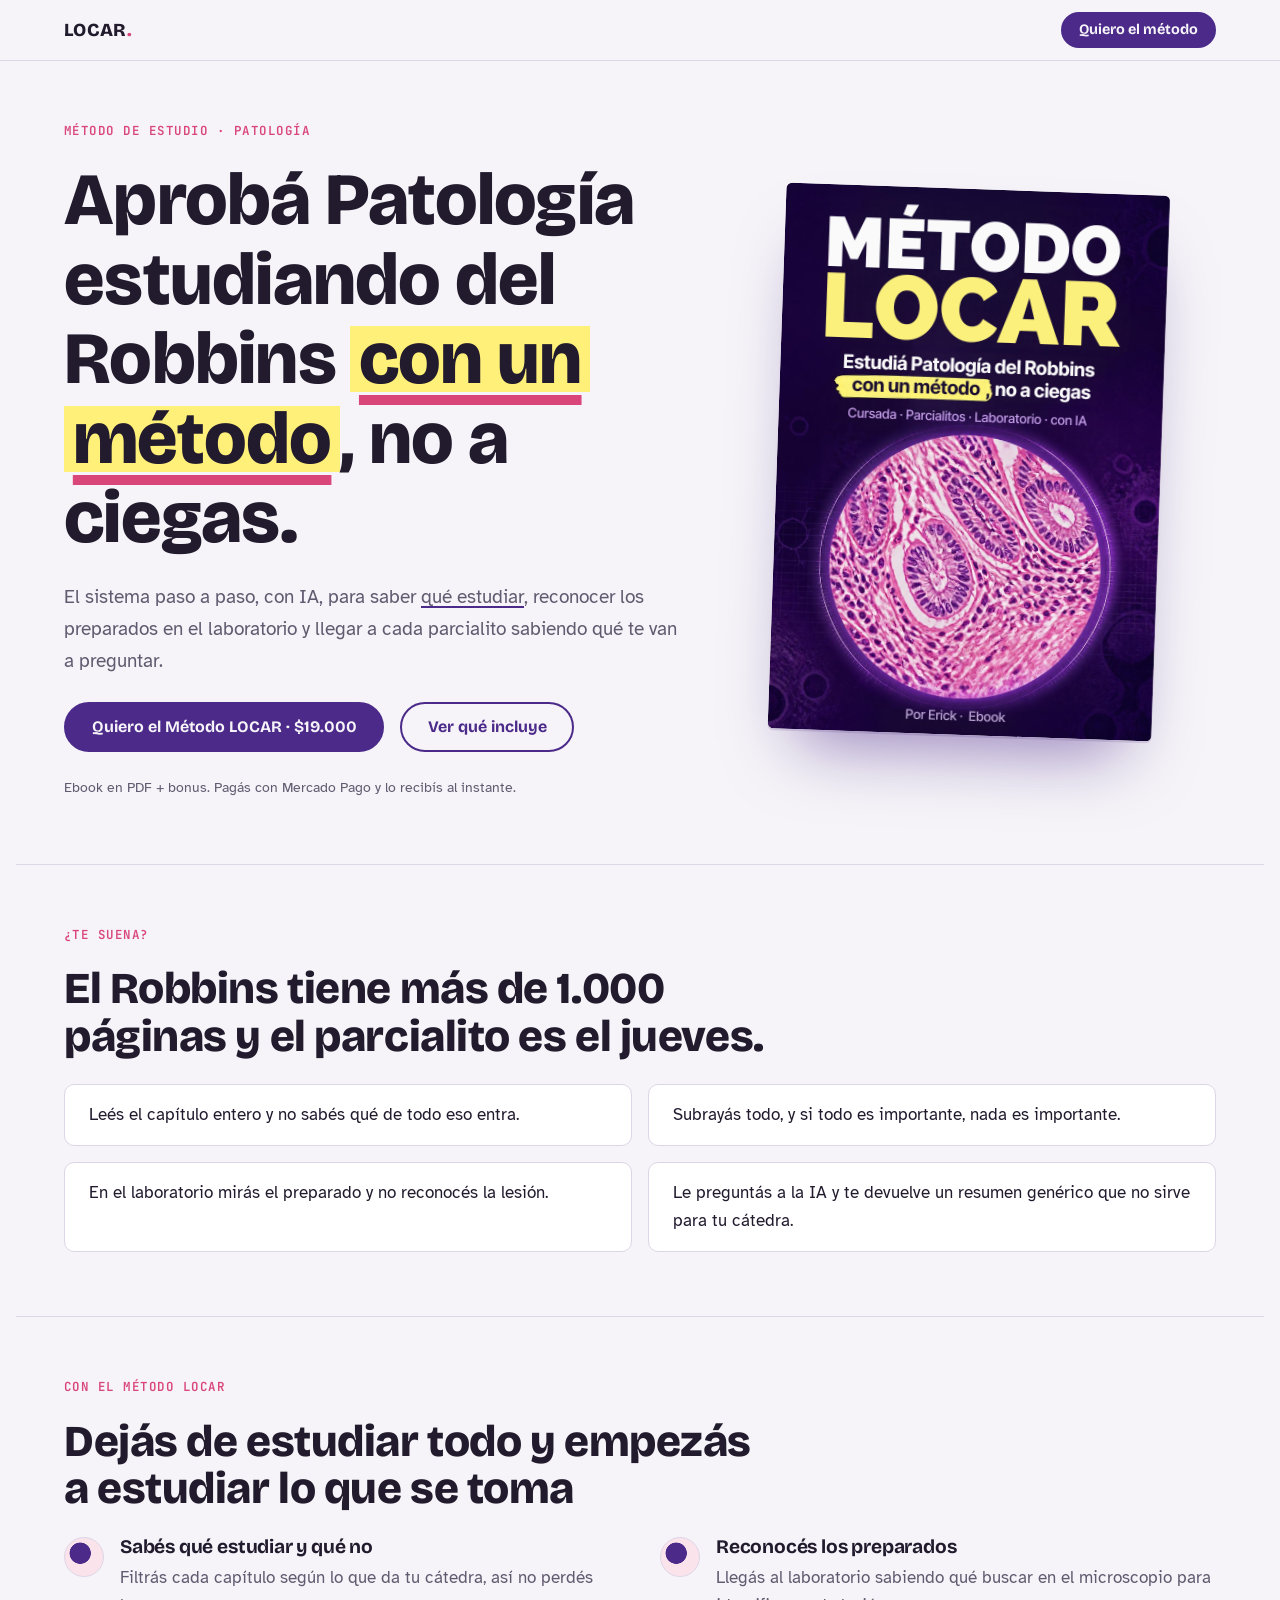
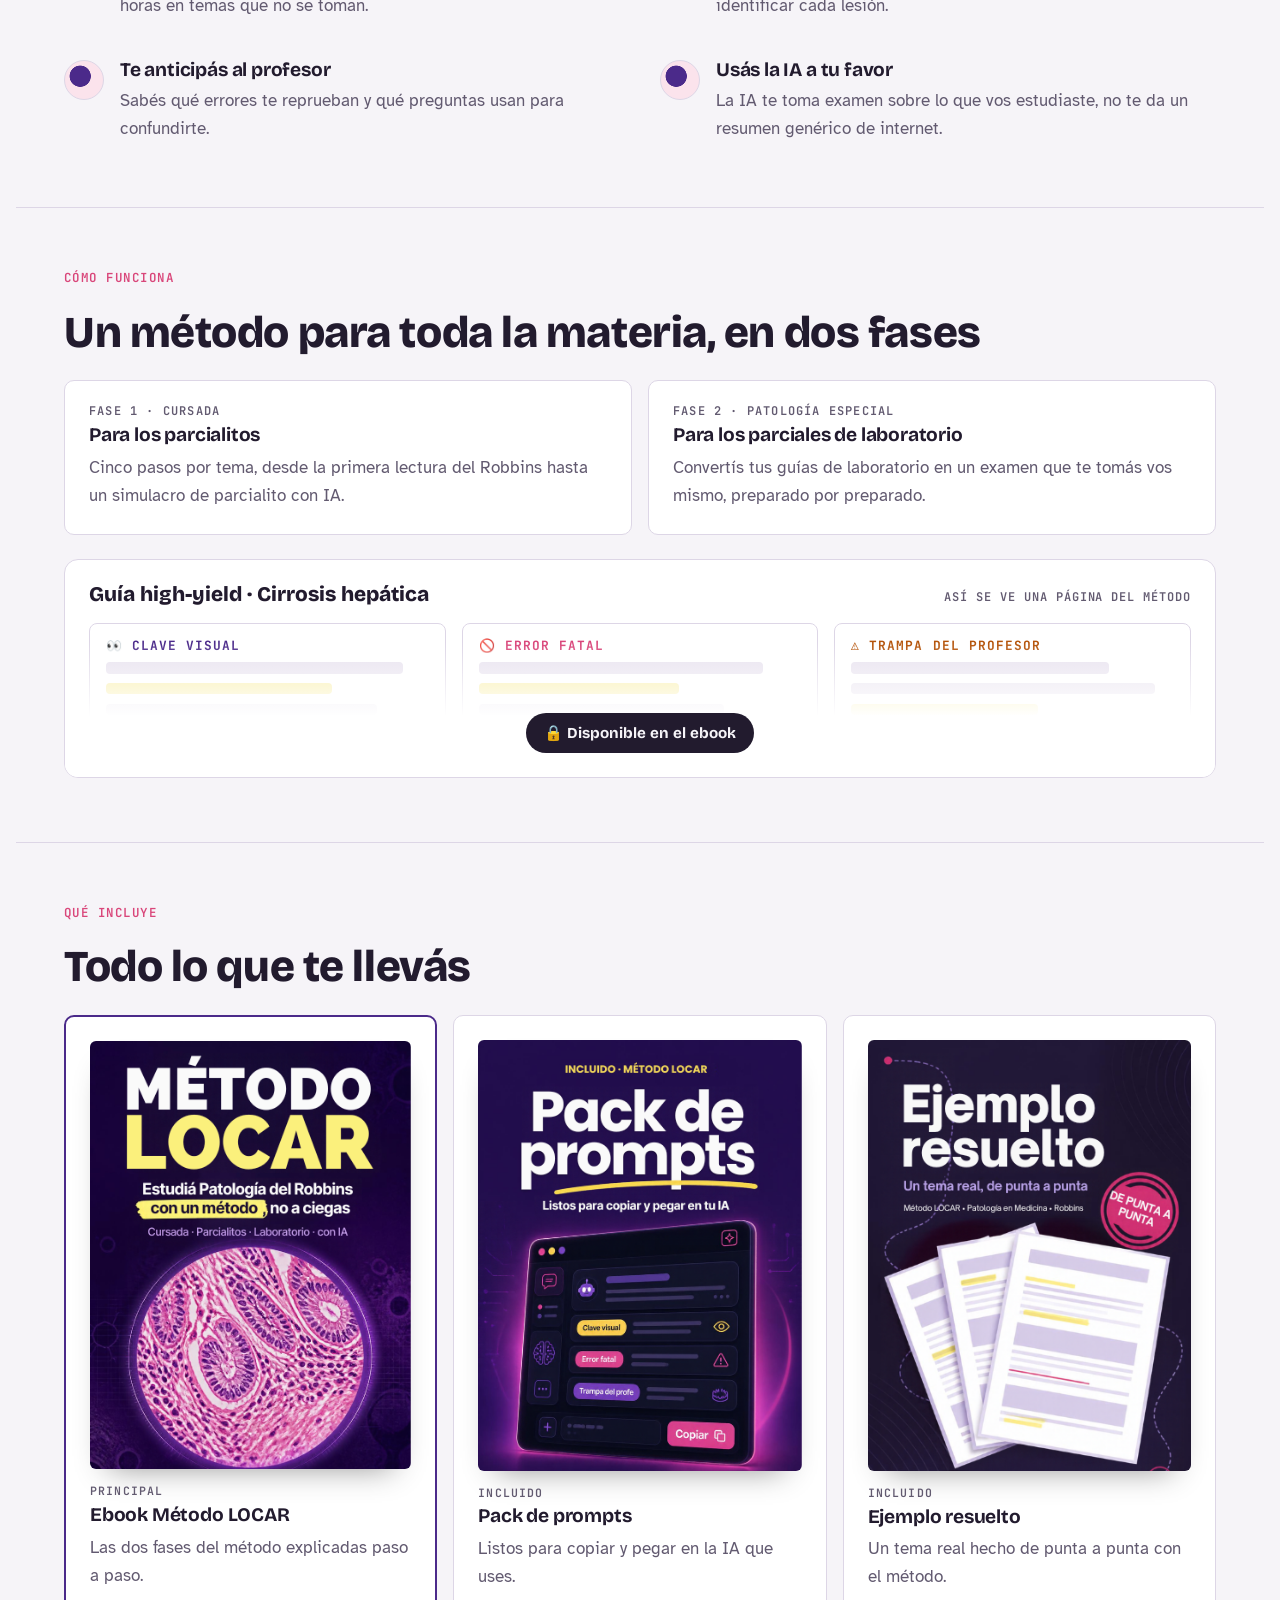
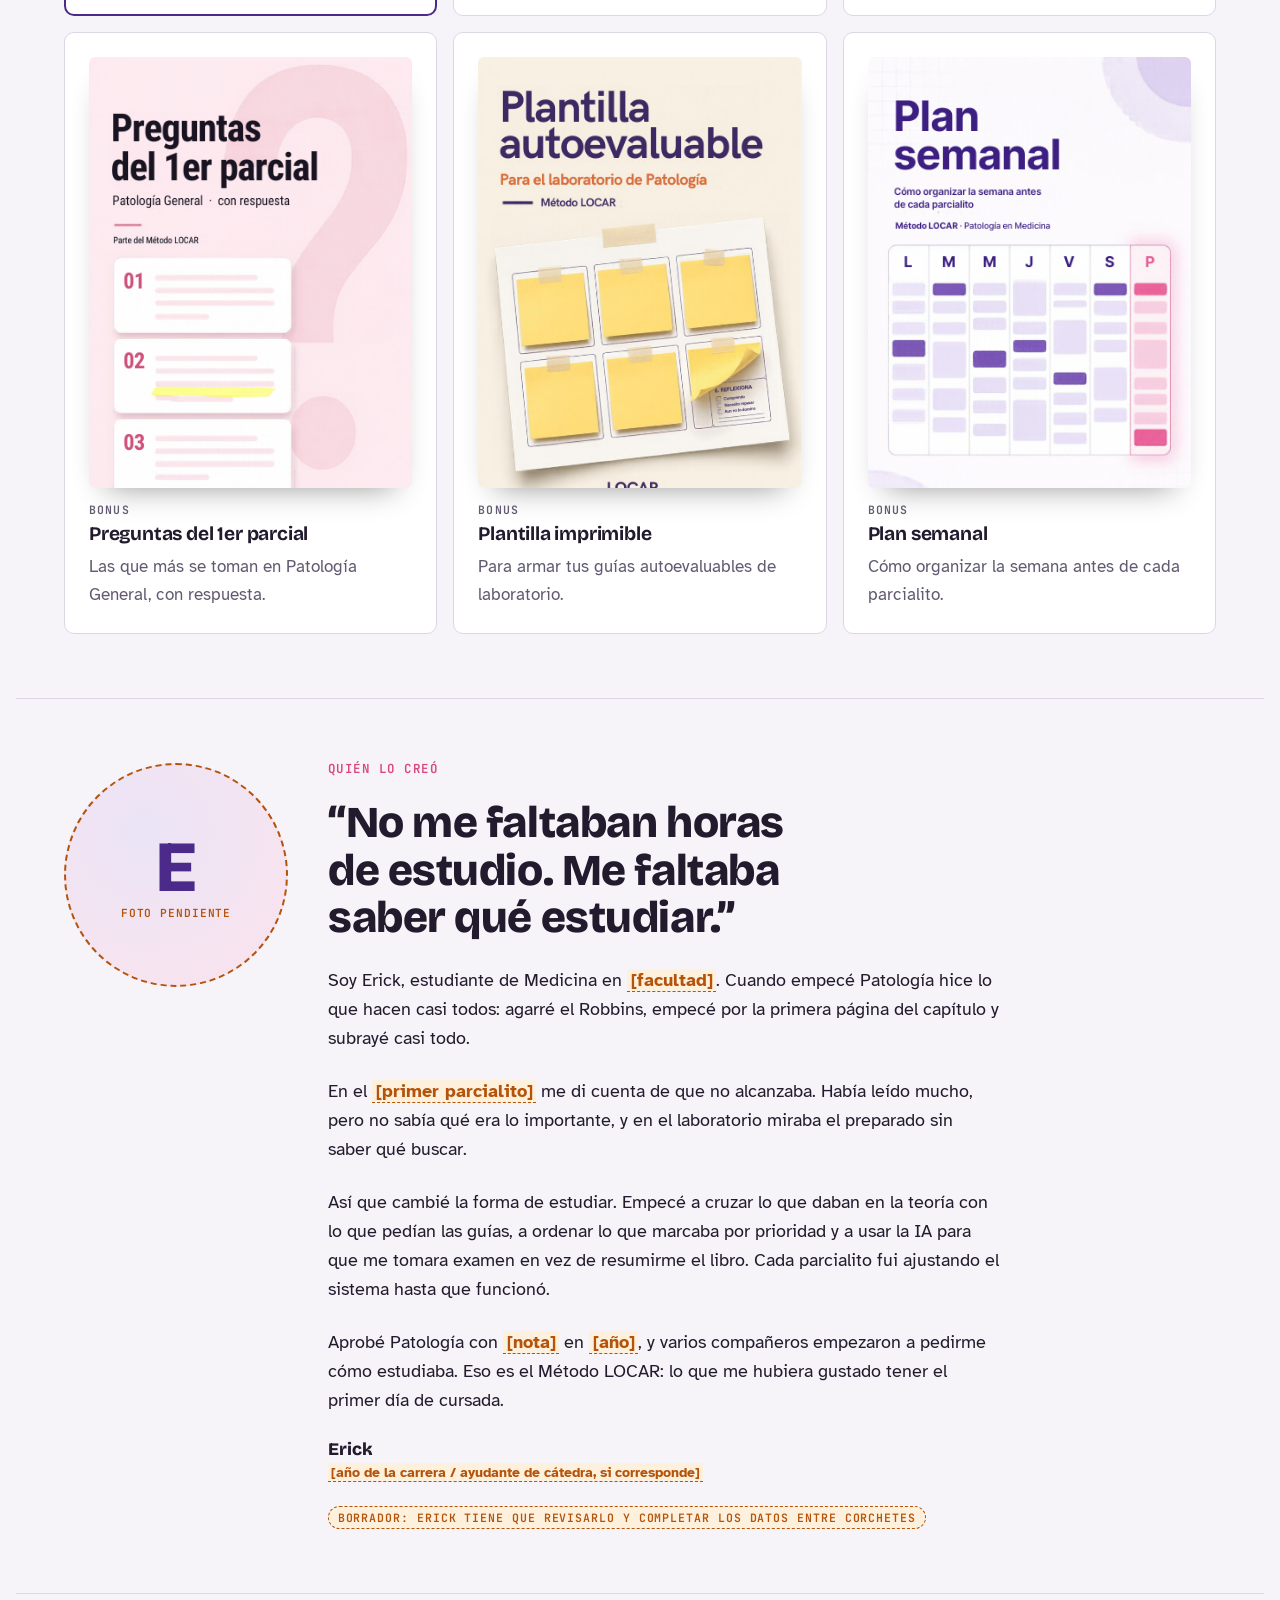
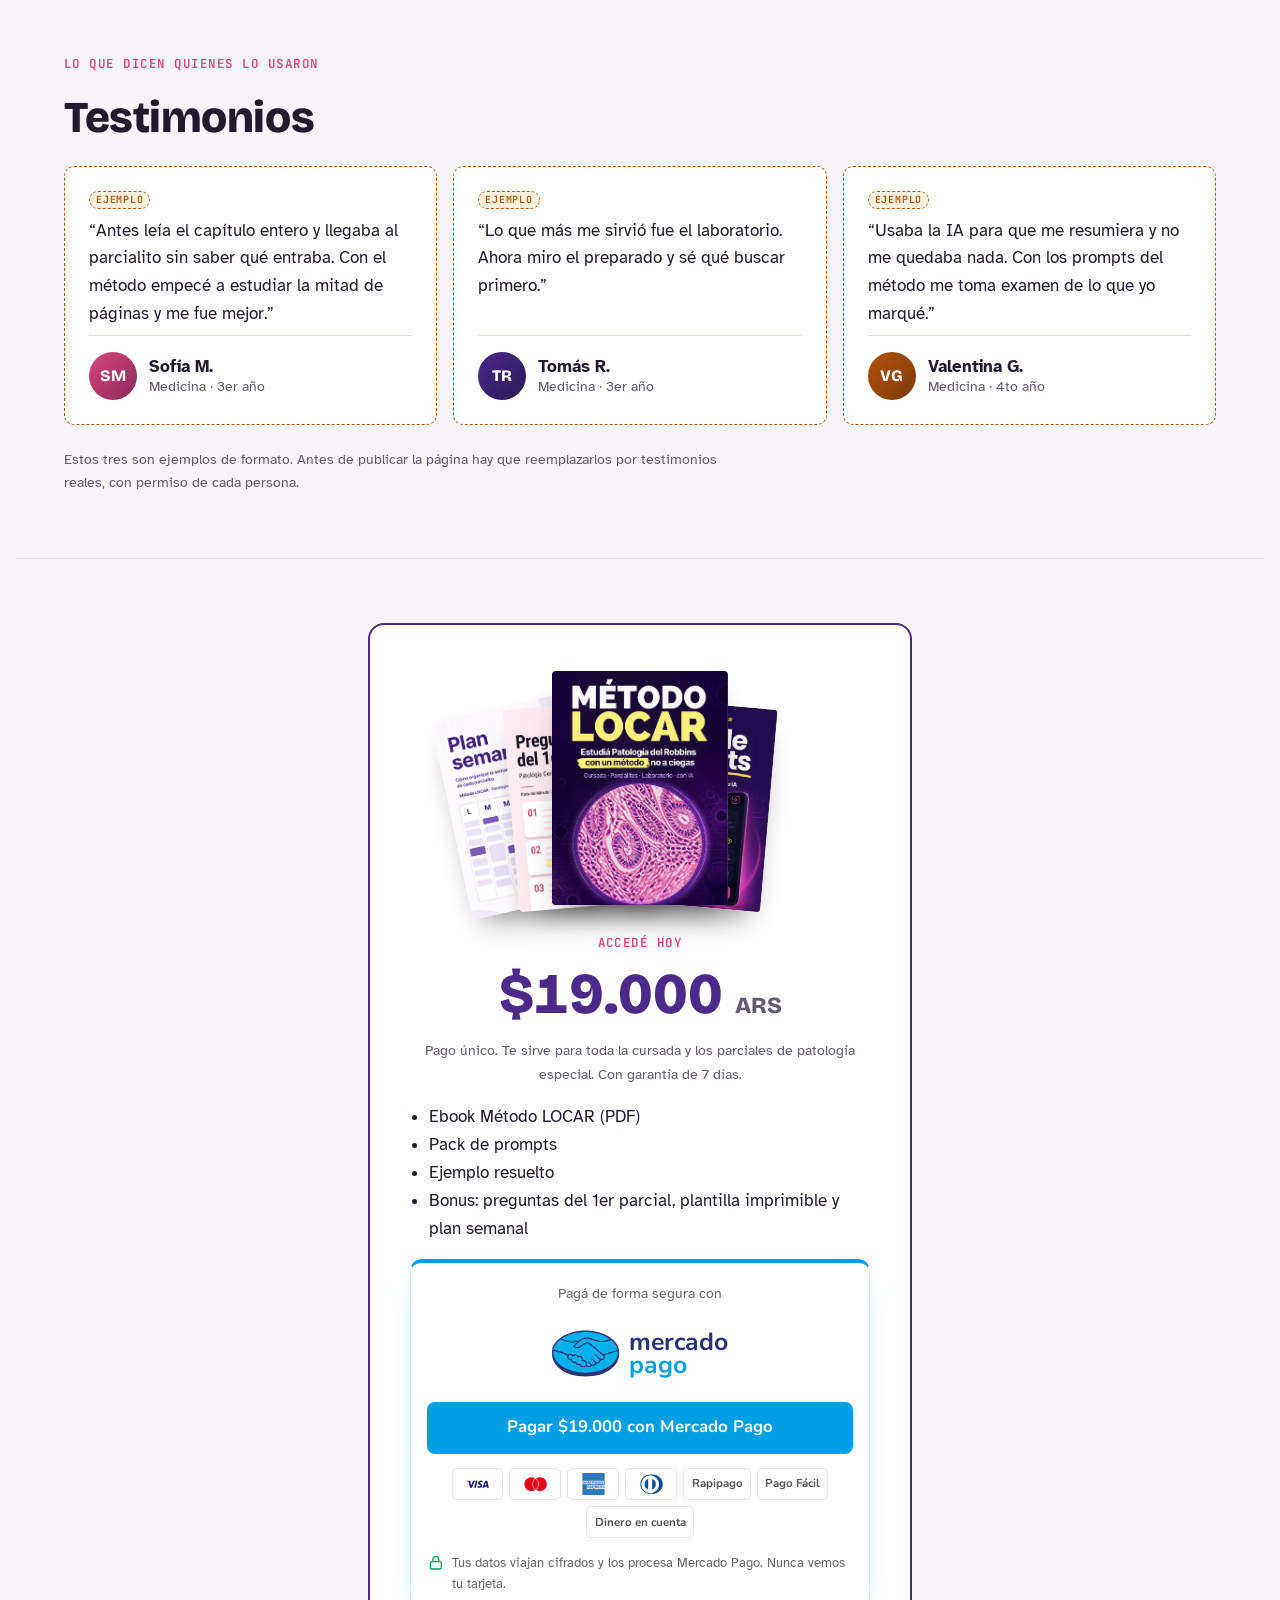
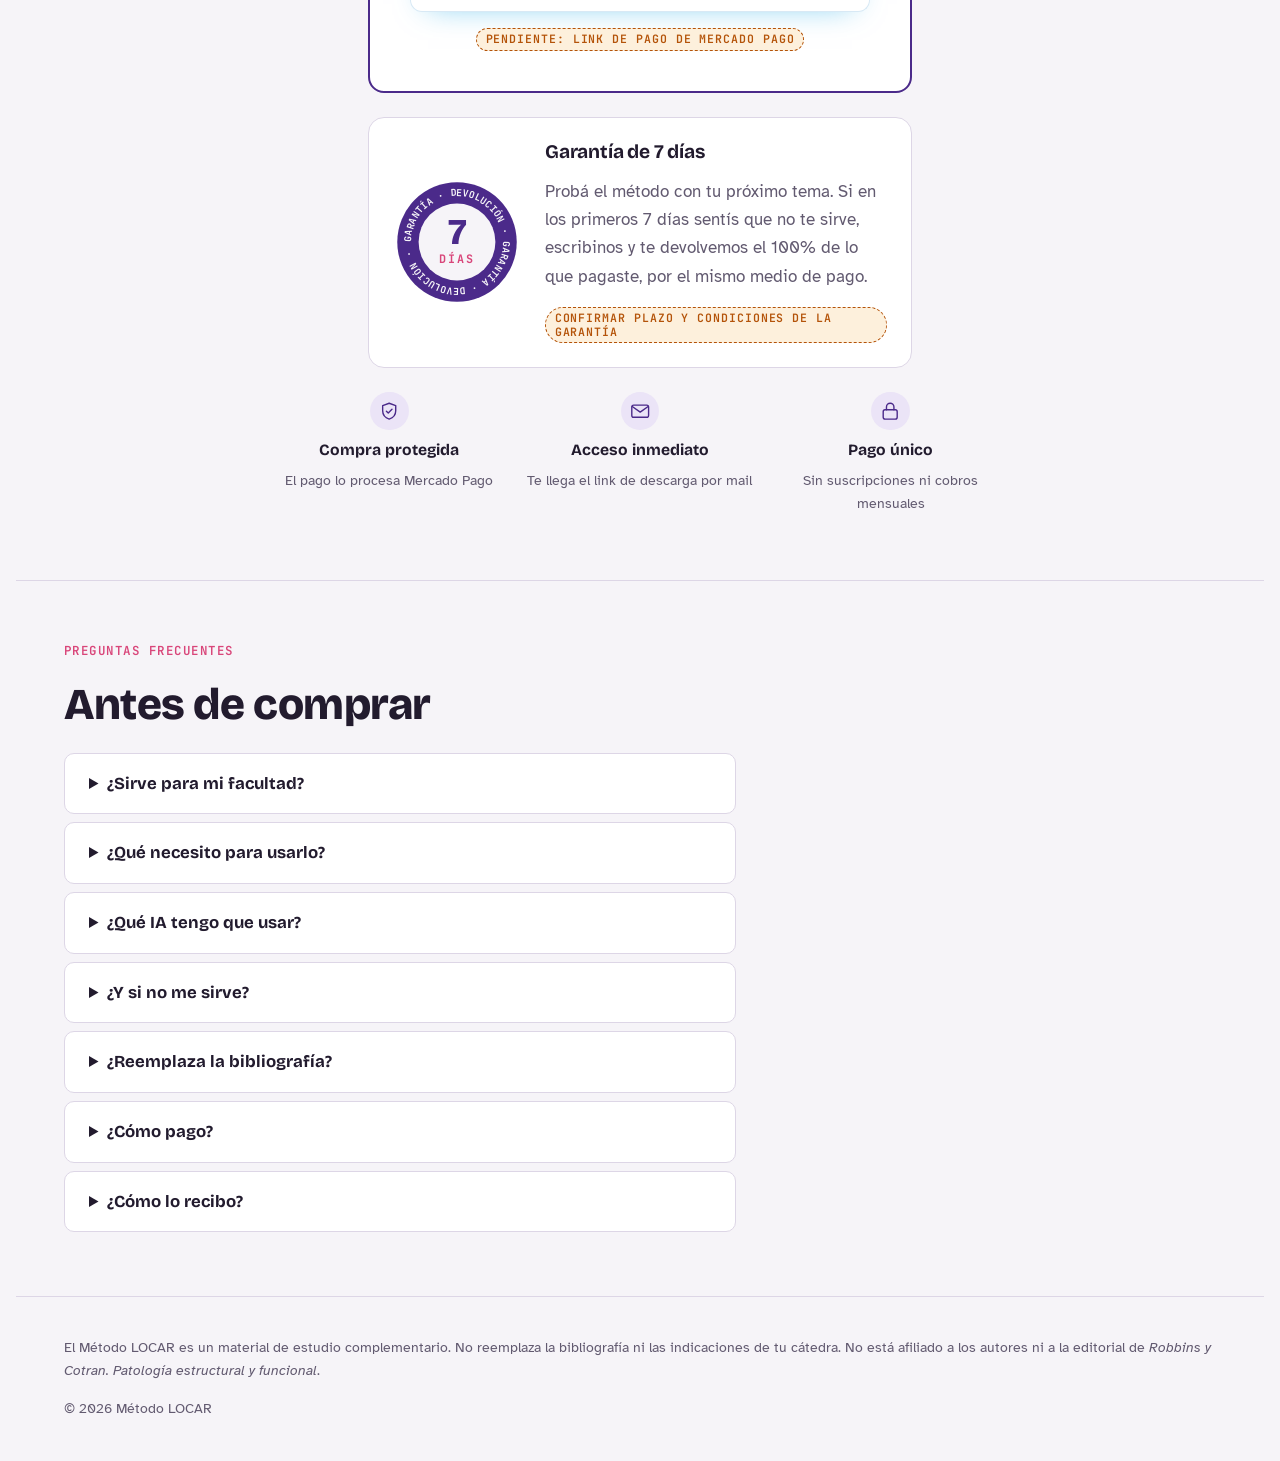
==== commit 905faf3f: "Checkout con identidad de Mercado Pago y garantía de 7 días Co-Authored-By: Claude Opus 5.5 <noreply" ====
--- a/index.html
+++ b/index.html
@@ -7,7 +7,7 @@
 <meta name="description" content="Método de estudio para Patología con el Robbins y la IA: sabé qué estudiar, reconocé los preparados y llegá al parcialito habiéndote evaluado.">
 <link rel="preconnect" href="https://fonts.googleapis.com">
 <link rel="preconnect" href="https://fonts.gstatic.com" crossorigin>
-<link rel="stylesheet" href="https://fonts.googleapis.com/css2?family=Bricolage+Grotesque:opsz,wght@12..96,500;12..96,700;12..96,800&family=Atkinson+Hyperlegible:ital,wght@0,400;0,700;1,400&family=JetBrains+Mono:wght@400;600&display=swap">
+<link rel="stylesheet" href="https://fonts.googleapis.com/css2?family=Bricolage+Grotesque:opsz,wght@12..96,500;12..96,700;12..96,800&family=Atkinson+Hyperlegible:ital,wght@0,400;0,700;1,400&family=JetBrains+Mono:wght@400;600&family=Nunito:wght@700;800&display=swap">
 <style>
 /* Layout: landing de venta en una columna, con un "preparado" como portada y una vista previa bloqueada del contenido. */
 :root {
@@ -153,27 +153,42 @@
 .bundle img:nth-child(3) { transform: translateX(-15%) rotate(5deg); }
 .bundle img:nth-child(4) { transform: translateX(-50%) rotate(0deg); width: 11rem; z-index: 1; }
 
-/* Pago y confianza */
-.mp-btn { display: flex; width: 100%; }
-.mp-note { display: flex; align-items: center; justify-content: center; gap: .45rem; font-size: .9rem; color: var(--muted); }
-.mp-note svg, .trust svg, .methods svg { width: 1.25rem; height: 1.25rem; fill: none; stroke: currentColor; stroke-width: 1.7; stroke-linecap: round; stroke-linejoin: round; flex: none; }
-.mp-note b { color: var(--ink); }
-.methods { display: flex; flex-wrap: wrap; justify-content: center; gap: .5rem; padding: 0; margin: 0; }
-.methods li { list-style: none; display: inline-flex; align-items: center; gap: .4rem; font-size: .82rem; color: var(--ink); background: var(--hema-soft); border-radius: 999px; padding: .4em .8em; }
-.methods li svg { color: var(--hema); width: 1.05rem; height: 1.05rem; }
+/* Confianza */
+.trust svg { fill: none; stroke: currentColor; stroke-width: 1.7; stroke-linecap: round; stroke-linejoin: round; flex: none; }
 .trust { display: grid; grid-template-columns: repeat(3, 1fr); gap: var(--s-2); max-width: 46rem; margin: var(--s-3) auto 0; padding: 0; }
 .trust li { list-style: none; display: flex; flex-direction: column; align-items: center; text-align: center; gap: .4rem; font-size: .88rem; color: var(--muted); }
 .trust li svg { width: 2.4rem; height: 2.4rem; padding: .5rem; border-radius: 50%; background: var(--hema-soft); color: var(--hema); stroke-width: 1.5; }
 .trust b { color: var(--ink); font-family: var(--f-display); font-size: .98rem; }
 @media (max-width: 560px) { .trust { grid-template-columns: 1fr; } }
 
-.logos { display: flex; flex-wrap: wrap; justify-content: center; align-items: center; gap: .5rem; }
-.logo-chip { display: inline-flex; align-items: center; gap: .45rem; height: 2.4rem; padding: 0 .7rem; background: #fff; border: 1px solid var(--line); border-radius: 8px; }
-.logo-chip svg { width: 2.6rem; height: 1.6rem; }
-.logo-chip.mp svg { width: 1.7rem; height: 1.7rem; }
-.logo-chip.mp span { font: 800 .95rem/1 var(--f-display); color: #009ee3; letter-spacing: -.01em; }
-.mp-btn { background: #009ee3; border-color: #009ee3; color: #fff; }
-.mp-btn svg { width: 1.5rem; height: 1.5rem; }
+/* Checkout con identidad de Mercado Pago: colores fijos en ambos temas */
+.mp-panel { display: grid; gap: .9rem; justify-items: center; background: #ffffff; color: #333333; border: 1px solid #d8e9f5; border-top: 4px solid #009ee3; border-radius: 12px; padding: 1.25rem 1rem 1rem; box-shadow: 0 10px 30px -18px rgba(0,158,227,.6); }
+.mp-kicker { font-size: .85rem; color: #666666; }
+.mp-brand { display: flex; align-items: center; gap: .6rem; }
+.mp-oval { width: 4.2rem; height: 4.2rem; }
+.mp-word { display: flex; flex-direction: column; font: 800 1.55rem/.92 "Nunito", var(--f-display); letter-spacing: -.01em; text-align: left; }
+.mp-word b:first-child { color: #2d3277; }
+.mp-word b:last-child { color: #009ee3; }
+.mp-btn { display: flex; align-items: center; justify-content: center; width: 100%; min-height: 3.25rem; padding: .8rem 1rem; border-radius: 8px; background: #009ee3; color: #ffffff; font: 700 1.05rem/1.2 "Nunito", var(--f-body); text-decoration: none; transition: background .15s ease; }
+.mp-btn:hover { background: #0089c7; }
+.pay-row { display: flex; flex-wrap: wrap; justify-content: center; gap: .4rem; }
+.pay-chip { display: inline-flex; align-items: center; justify-content: center; height: 2rem; min-width: 3.1rem; padding: 0 .45rem; background: #ffffff; border: 1px solid #e3e3e3; border-radius: 5px; }
+.pay-chip svg { width: 2.2rem; height: 1.4rem; }
+.pay-chip.txt { font: 700 .72rem/1 "Nunito", var(--f-body); color: #555555; }
+.mp-secure { display: flex; align-items: flex-start; gap: .45rem; font-size: .8rem; color: #666666; text-align: left; }
+.mp-secure svg { width: 1.1rem; height: 1.1rem; flex: none; fill: none; stroke: #00a650; stroke-width: 1.8; stroke-linecap: round; stroke-linejoin: round; margin-top: .1rem; }
+
+/* Garantía */
+.guarantee { display: grid; grid-template-columns: 8rem 1fr; gap: var(--s-3); align-items: center; max-width: 34rem; margin: var(--s-3) auto 0; background: var(--surface); border: 1px solid var(--line); border-radius: 16px; padding: var(--s-3); }
+.guarantee > * { min-width: 0; }
+.guarantee p { color: var(--muted); }
+.seal { width: 100%; max-width: 8rem; height: auto; }
+.seal-out { fill: var(--hema); }
+.seal-in { fill: var(--bg); }
+.seal-ring { font: 700 9px/1 var(--f-mono); fill: var(--bg); }
+.seal-num { font: 800 34px/1 var(--f-display); fill: var(--hema); }
+.seal-days { font: 700 11px/1 var(--f-mono); letter-spacing: 2px; fill: var(--eosin); }
+@media (max-width: 560px) { .guarantee { grid-template-columns: 1fr; justify-items: center; text-align: center; } .guarantee .pend { align-self: center; } }
 
 /* Historia del autor */
 .story { display: grid; grid-template-columns: 14rem 1fr; gap: var(--s-4); align-items: start; }
@@ -390,27 +405,46 @@
       </div>
       <span class="eyebrow">Accedé hoy</span>
       <div class="amt">$19.000 <small>ARS</small></div>
-      <p class="note">Pago único. Te sirve para toda la cursada y los parciales de patología especial.</p>
+      <p class="note">Pago único. Te sirve para toda la cursada y los parciales de patología especial. Con garantía de 7 días.</p>
       <ul>
         <li>Ebook Método LOCAR (PDF)</li>
         <li>Pack de prompts</li>
         <li>Ejemplo resuelto</li>
         <li>Bonus: preguntas del 1er parcial, plantilla imprimible y plan semanal</li>
       </ul>
-      <a class="btn mp-btn" href="#comprar" id="mp-checkout" data-mp-link=""><svg viewBox="0 0 24 24" aria-hidden="true"><path fill="#fff" d="M11.115 16.479a.93.927 0 0 1-.939-.886c-.002-.042-.006-.155-.103-.155-.04 0-.074.023-.113.059-.112.103-.254.206-.46.206a.816.814 0 0 1-.305-.066c-.535-.214-.542-.578-.521-.725.006-.038.007-.08-.02-.11l-.032-.03h-.034c-.027 0-.055.012-.093.039a.788.786 0 0 1-.454.16.7.699 0 0 1-.253-.05c-.708-.27-.65-.928-.617-1.126.005-.041-.005-.072-.03-.092l-.05-.04-.047.043a.728.726 0 0 1-.505.203.73.728 0 0 1-.732-.725c0-.4.328-.722.732-.722.364 0 .675.27.721.63l.026.195.11-.165c.01-.018.307-.46.852-.46.102 0 .21.016.316.05.434.13.508.52.519.68.008.094.075.1.09.1.037 0 .064-.024.083-.045a.746.744 0 0 1 .54-.225c.128 0 .263.03.402.09.69.293.379 1.158.374 1.167-.058.144-.061.207-.005.244l.027.013h.02c.03 0 .07-.014.134-.035.093-.032.235-.08.367-.08a.944.942 0 0 1 .94.93.936.934 0 0 1-.94.928zm7.302-4.171c-1.138-.98-3.768-3.24-4.481-3.77-.406-.302-.685-.462-.928-.533a1.559 1.554 0 0 0-.456-.07c-.182 0-.376.032-.58.095-.46.145-.918.505-1.362.854l-.023.018c-.414.324-.84.66-1.164.73a1.986 1.98 0 0 1-.43.049c-.362 0-.687-.104-.81-.258-.02-.025-.007-.066.04-.125l.008-.008 1-1.067c.783-.774 1.525-1.506 3.23-1.545h.085c1.062 0 2.12.469 2.24.524a7.03 7.03 0 0 0 3.056.724c1.076 0 2.188-.263 3.354-.795a9.135 9.11 0 0 0-.405-.317c-1.025.44-2.003.66-2.946.66-.962 0-1.925-.229-2.858-.68-.05-.022-1.22-.567-2.44-.57-.032 0-.065 0-.096.002-1.434.033-2.24.536-2.782.976-.528.013-.982.138-1.388.25-.361.1-.673.186-.979.185-.125 0-.35-.01-.37-.012-.35-.01-2.115-.437-3.518-.962-.143.1-.28.203-.415.31 1.466.593 3.25 1.053 3.812 1.089.157.01.323.027.491.027.372 0 .744-.103 1.104-.203.213-.059.446-.123.692-.17l-.196.194-1.017 1.087c-.08.08-.254.294-.14.557a.705.703 0 0 0 .268.292c.243.162.677.27 1.08.271.152 0 .297-.015.43-.044.427-.095.874-.448 1.349-.82.377-.296.913-.672 1.323-.782a1.494 1.49 0 0 1 .37-.05.611.61 0 0 1 .095.005c.27.034.533.125 1.003.472.835.62 4.531 3.815 4.566 3.846.002.002.238.203.22.537-.007.186-.11.352-.294.466a.902.9 0 0 1-.484.15.804.802 0 0 1-.428-.124c-.014-.01-1.28-1.157-1.746-1.543-.074-.06-.146-.115-.22-.115a.122.122 0 0 0-.096.045c-.073.09.01.212.105.294l1.48 1.47c.002 0 .184.17.204.395.012.244-.106.447-.35.606a.957.955 0 0 1-.526.171.766.764 0 0 1-.42-.127l-.214-.206a21.035 20.978 0 0 0-1.08-1.009c-.072-.058-.148-.112-.221-.112a.127.127 0 0 0-.094.038c-.033.037-.056.103.028.212a.698.696 0 0 0 .075.083l1.078 1.198c.01.01.222.26.024.511l-.038.048a1.18 1.178 0 0 1-.1.096c-.184.15-.43.164-.527.164a.8.798 0 0 1-.147-.012c-.106-.018-.178-.048-.212-.089l-.013-.013c-.06-.06-.602-.609-1.054-.98-.059-.05-.133-.11-.21-.11a.128.128 0 0 0-.096.042c-.09.096.044.24.1.293l.92 1.003a.204.204 0 0 1-.033.062c-.033.044-.144.155-.479.196a.91.907 0 0 1-.122.007c-.345 0-.712-.164-.902-.264a1.343 1.34 0 0 0 .13-.576 1.368 1.365 0 0 0-1.42-1.357c.024-.342-.025-.99-.697-1.274a1.455 1.452 0 0 0-.575-.125c-.146 0-.287.025-.42.075a1.153 1.15 0 0 0-.671-.564 1.52 1.515 0 0 0-.494-.085c-.28 0-.537.08-.767.242a1.168 1.165 0 0 0-.903-.43 1.173 1.17 0 0 0-.82.335c-.287-.217-1.425-.93-4.467-1.613a17.39 17.344 0 0 1-.692-.189 4.822 4.82 0 0 0-.077.494l.67.157c3.108.682 4.136 1.391 4.309 1.525a1.145 1.142 0 0 0-.09.442 1.16 1.158 0 0 0 1.378 1.132c.096.467.406.821.879 1.003a1.165 1.162 0 0 0 .415.08c.09 0 .179-.012.266-.034.086.22.282.493.722.668a1.233 1.23 0 0 0 .457.094c.122 0 .241-.022.355-.063a1.373 1.37 0 0 0 1.269.841c.37.002.726-.147.985-.41.221.121.688.341 1.163.341.06 0 .118-.002.175-.01.47-.059.689-.24.789-.382a.571.57 0 0 0 .048-.078c.11.032.234.058.373.058.255 0 .501-.086.75-.265.244-.174.418-.424.444-.637v-.01c.083.017.167.026.251.026.265 0 .527-.082.773-.242.48-.31.562-.715.554-.98a1.28 1.279 0 0 0 .978-.194 1.04 1.04 0 0 0 .502-.808 1.088 1.085 0 0 0-.16-.653c.804-.342 2.636-1.003 4.795-1.483a4.734 4.721 0 0 0-.067-.492 27.742 27.667 0 0 0-5.049 1.62zm5.123-.763c0 4.027-5.166 7.293-11.537 7.293-6.372 0-11.538-3.266-11.538-7.293 0-4.028 5.165-7.293 11.539-7.293 6.371 0 11.537 3.265 11.537 7.293zm.46.004c0-4.272-5.374-7.755-12-7.755S.002 7.277.002 11.55L0 12.004c0 4.533 4.695 8.203 11.999 8.203 7.347 0 12-3.67 12-8.204z"/></svg>Pagar con Mercado Pago</a>
-      <p class="mp-note"><svg viewBox="0 0 24 24" aria-hidden="true"><rect x="4.5" y="10.5" width="15" height="10" rx="2"/><path d="M8 10.5V7.5a4 4 0 0 1 8 0v3"/></svg><span>Pago seguro procesado por</span></p>
-      <div class="logos"><span class="logo-chip mp"><svg viewBox="0 0 24 24" role="img" aria-label="Mercado Pago"><path fill="#00B1EA" d="M11.115 16.479a.93.927 0 0 1-.939-.886c-.002-.042-.006-.155-.103-.155-.04 0-.074.023-.113.059-.112.103-.254.206-.46.206a.816.814 0 0 1-.305-.066c-.535-.214-.542-.578-.521-.725.006-.038.007-.08-.02-.11l-.032-.03h-.034c-.027 0-.055.012-.093.039a.788.786 0 0 1-.454.16.7.699 0 0 1-.253-.05c-.708-.27-.65-.928-.617-1.126.005-.041-.005-.072-.03-.092l-.05-.04-.047.043a.728.726 0 0 1-.505.203.73.728 0 0 1-.732-.725c0-.4.328-.722.732-.722.364 0 .675.27.721.63l.026.195.11-.165c.01-.018.307-.46.852-.46.102 0 .21.016.316.05.434.13.508.52.519.68.008.094.075.1.09.1.037 0 .064-.024.083-.045a.746.744 0 0 1 .54-.225c.128 0 .263.03.402.09.69.293.379 1.158.374 1.167-.058.144-.061.207-.005.244l.027.013h.02c.03 0 .07-.014.134-.035.093-.032.235-.08.367-.08a.944.942 0 0 1 .94.93.936.934 0 0 1-.94.928zm7.302-4.171c-1.138-.98-3.768-3.24-4.481-3.77-.406-.302-.685-.462-.928-.533a1.559 1.554 0 0 0-.456-.07c-.182 0-.376.032-.58.095-.46.145-.918.505-1.362.854l-.023.018c-.414.324-.84.66-1.164.73a1.986 1.98 0 0 1-.43.049c-.362 0-.687-.104-.81-.258-.02-.025-.007-.066.04-.125l.008-.008 1-1.067c.783-.774 1.525-1.506 3.23-1.545h.085c1.062 0 2.12.469 2.24.524a7.03 7.03 0 0 0 3.056.724c1.076 0 2.188-.263 3.354-.795a9.135 9.11 0 0 0-.405-.317c-1.025.44-2.003.66-2.946.66-.962 0-1.925-.229-2.858-.68-.05-.022-1.22-.567-2.44-.57-.032 0-.065 0-.096.002-1.434.033-2.24.536-2.782.976-.528.013-.982.138-1.388.25-.361.1-.673.186-.979.185-.125 0-.35-.01-.37-.012-.35-.01-2.115-.437-3.518-.962-.143.1-.28.203-.415.31 1.466.593 3.25 1.053 3.812 1.089.157.01.323.027.491.027.372 0 .744-.103 1.104-.203.213-.059.446-.123.692-.17l-.196.194-1.017 1.087c-.08.08-.254.294-.14.557a.705.703 0 0 0 .268.292c.243.162.677.27 1.08.271.152 0 .297-.015.43-.044.427-.095.874-.448 1.349-.82.377-.296.913-.672 1.323-.782a1.494 1.49 0 0 1 .37-.05.611.61 0 0 1 .095.005c.27.034.533.125 1.003.472.835.62 4.531 3.815 4.566 3.846.002.002.238.203.22.537-.007.186-.11.352-.294.466a.902.9 0 0 1-.484.15.804.802 0 0 1-.428-.124c-.014-.01-1.28-1.157-1.746-1.543-.074-.06-.146-.115-.22-.115a.122.122 0 0 0-.096.045c-.073.09.01.212.105.294l1.48 1.47c.002 0 .184.17.204.395.012.244-.106.447-.35.606a.957.955 0 0 1-.526.171.766.764 0 0 1-.42-.127l-.214-.206a21.035 20.978 0 0 0-1.08-1.009c-.072-.058-.148-.112-.221-.112a.127.127 0 0 0-.094.038c-.033.037-.056.103.028.212a.698.696 0 0 0 .075.083l1.078 1.198c.01.01.222.26.024.511l-.038.048a1.18 1.178 0 0 1-.1.096c-.184.15-.43.164-.527.164a.8.798 0 0 1-.147-.012c-.106-.018-.178-.048-.212-.089l-.013-.013c-.06-.06-.602-.609-1.054-.98-.059-.05-.133-.11-.21-.11a.128.128 0 0 0-.096.042c-.09.096.044.24.1.293l.92 1.003a.204.204 0 0 1-.033.062c-.033.044-.144.155-.479.196a.91.907 0 0 1-.122.007c-.345 0-.712-.164-.902-.264a1.343 1.34 0 0 0 .13-.576 1.368 1.365 0 0 0-1.42-1.357c.024-.342-.025-.99-.697-1.274a1.455 1.452 0 0 0-.575-.125c-.146 0-.287.025-.42.075a1.153 1.15 0 0 0-.671-.564 1.52 1.515 0 0 0-.494-.085c-.28 0-.537.08-.767.242a1.168 1.165 0 0 0-.903-.43 1.173 1.17 0 0 0-.82.335c-.287-.217-1.425-.93-4.467-1.613a17.39 17.344 0 0 1-.692-.189 4.822 4.82 0 0 0-.077.494l.67.157c3.108.682 4.136 1.391 4.309 1.525a1.145 1.142 0 0 0-.09.442 1.16 1.158 0 0 0 1.378 1.132c.096.467.406.821.879 1.003a1.165 1.162 0 0 0 .415.08c.09 0 .179-.012.266-.034.086.22.282.493.722.668a1.233 1.23 0 0 0 .457.094c.122 0 .241-.022.355-.063a1.373 1.37 0 0 0 1.269.841c.37.002.726-.147.985-.41.221.121.688.341 1.163.341.06 0 .118-.002.175-.01.47-.059.689-.24.789-.382a.571.57 0 0 0 .048-.078c.11.032.234.058.373.058.255 0 .501-.086.75-.265.244-.174.418-.424.444-.637v-.01c.083.017.167.026.251.026.265 0 .527-.082.773-.242.48-.31.562-.715.554-.98a1.28 1.279 0 0 0 .978-.194 1.04 1.04 0 0 0 .502-.808 1.088 1.085 0 0 0-.16-.653c.804-.342 2.636-1.003 4.795-1.483a4.734 4.721 0 0 0-.067-.492 27.742 27.667 0 0 0-5.049 1.62zm5.123-.763c0 4.027-5.166 7.293-11.537 7.293-6.372 0-11.538-3.266-11.538-7.293 0-4.028 5.165-7.293 11.539-7.293 6.371 0 11.537 3.265 11.537 7.293zm.46.004c0-4.272-5.374-7.755-12-7.755S.002 7.277.002 11.55L0 12.004c0 4.533 4.695 8.203 11.999 8.203 7.347 0 12-3.67 12-8.204z"/></svg><span>Mercado Pago</span></span></div>
-      <div class="logos" aria-label="Tarjetas aceptadas"><span class="logo-chip"><svg viewBox="0 0 24 24" role="img" aria-label="Visa"><path fill="#1A1F71" d="M9.112 8.262L5.97 15.758H3.92L2.374 9.775c-.094-.368-.175-.503-.461-.658C1.447 8.864.677 8.627 0 8.479l.046-.217h3.3a.904.904 0 01.894.764l.817 4.338 2.018-5.102zm8.033 5.049c.008-1.979-2.736-2.088-2.717-2.972.006-.269.262-.555.822-.628a3.66 3.66 0 011.913.336l.34-1.59a5.207 5.207 0 00-1.814-.333c-1.917 0-3.266 1.02-3.278 2.479-.012 1.079.963 1.68 1.698 2.04.756.367 1.01.603 1.006.931-.005.504-.602.725-1.16.734-.975.015-1.54-.263-1.992-.473l-.351 1.642c.453.208 1.289.39 2.156.398 2.037 0 3.37-1.006 3.377-2.564m5.061 2.447H24l-1.565-7.496h-1.656a.883.883 0 00-.826.55l-2.909 6.946h2.036l.405-1.12h2.488zm-2.163-2.656l1.02-2.815.588 2.815zm-8.16-4.84l-1.603 7.496H8.34l1.605-7.496z"/></svg></span><span class="logo-chip"><svg viewBox="0 0 24 24" role="img" aria-label="Mastercard"><path fill="#EB001B" d="M11.343 18.031c.058.049.12.098.181.146-1.177.783-2.59 1.238-4.107 1.238C3.32 19.416 0 16.096 0 12c0-4.095 3.32-7.416 7.416-7.416 1.518 0 2.931.456 4.105 1.238-.06.051-.12.098-.165.15C9.6 7.489 8.595 9.688 8.595 12c0 2.311 1.001 4.51 2.748 6.031zm5.241-13.447c-1.52 0-2.931.456-4.105 1.238.06.051.12.098.165.15C14.4 7.489 15.405 9.688 15.405 12c0 2.31-1.001 4.507-2.748 6.031-.058.049-.12.098-.181.146 1.177.783 2.588 1.238 4.107 1.238C20.68 19.416 24 16.096 24 12c0-4.094-3.32-7.416-7.416-7.416zM12 6.174c-.096.075-.189.15-.28.231C10.156 7.764 9.169 9.765 9.169 12c0 2.236.987 4.236 2.551 5.595.09.08.185.158.28.232.096-.074.189-.152.28-.232 1.563-1.359 2.551-3.359 2.551-5.595 0-2.235-.987-4.236-2.551-5.595-.09-.08-.184-.156-.28-.231z"/></svg></span><span class="logo-chip"><svg viewBox="0 0 24 24" role="img" aria-label="American Express"><path fill="#2E77BC" d="M16.015 14.378c0-.32-.135-.496-.344-.622-.21-.12-.464-.135-.81-.135h-1.543v2.82h.675v-1.027h.72c.24 0 .39.024.478.125.12.13.104.38.104.55v.35h.66v-.555c-.002-.25-.017-.376-.108-.516-.06-.08-.18-.18-.33-.234l.02-.008c.18-.072.48-.297.48-.747zm-.87.407l-.028-.002c-.09.053-.195.058-.33.058h-.81v-.63h.824c.12 0 .24 0 .33.05.098.048.156.147.15.255 0 .12-.045.215-.134.27zM20.297 15.837H19v.6h1.304c.676 0 1.05-.278 1.05-.884 0-.28-.066-.448-.187-.582-.153-.133-.392-.193-.73-.207l-.376-.015c-.104 0-.18 0-.255-.03-.09-.03-.15-.105-.15-.21 0-.09.017-.166.09-.21.083-.046.177-.066.272-.06h1.23v-.602h-1.35c-.704 0-.958.437-.958.84 0 .9.776.855 1.407.87.104 0 .18.015.225.06.046.03.082.106.082.18 0 .077-.035.15-.08.18-.06.053-.15.07-.277.07zM0 0v10.096L.81 8.22h1.75l.225.464V8.22h2.043l.45 1.02.437-1.013h6.502c.295 0 .56.057.756.236v-.23h1.787v.23c.307-.17.686-.23 1.12-.23h2.606l.24.466v-.466h1.918l.254.465v-.466h1.858v3.948H20.87l-.36-.6v.585h-2.353l-.256-.63h-.583l-.27.614h-1.213c-.48 0-.84-.104-1.08-.24v.24h-2.89v-.884c0-.12-.03-.12-.105-.135h-.105v1.036H6.067v-.48l-.21.48H4.69l-.202-.48v.465H2.235l-.256-.624H1.4l-.256.624H0V24h23.786v-7.108c-.27.135-.613.18-.973.18H21.09v-.255c-.21.165-.57.255-.914.255H14.71v-.9c0-.12-.018-.12-.12-.12h-.075v1.022h-1.8v-1.066c-.298.136-.643.15-.928.136h-.214v.915h-2.18l-.54-.617-.57.6H4.742v-3.93h3.61l.518.602.554-.6h2.412c.28 0 .74.03.942.225v-.24h2.177c.202 0 .644.045.903.225v-.24h3.265v.24c.163-.164.508-.24.803-.24h1.89v.24c.194-.15.464-.24.84-.24h1.176V0H0zM21.156 14.955c.004.005.006.012.01.016.01.01.024.01.032.02l-.042-.035zM23.828 13.082h.065v.555h-.065zM23.865 15.03v-.005c-.03-.025-.046-.048-.075-.07-.15-.153-.39-.215-.764-.225l-.36-.012c-.12 0-.194-.007-.27-.03-.09-.03-.15-.105-.15-.21 0-.09.03-.16.09-.204.076-.045.15-.05.27-.05h1.223v-.588h-1.283c-.69 0-.96.437-.96.84 0 .9.78.855 1.41.87.104 0 .18.015.224.06.046.03.076.106.076.18 0 .07-.034.138-.09.18-.045.056-.136.07-.27.07h-1.288v.605h1.287c.42 0 .734-.118.9-.36h.03c.09-.134.135-.3.135-.523 0-.24-.045-.39-.135-.526zM18.597 14.208v-.583h-2.235V16.458h2.235v-.585h-1.57v-.57h1.533v-.584h-1.532v-.51M13.51 8.787h.685V11.6h-.684zM13.126 9.543l-.007.006c0-.314-.13-.5-.34-.624-.217-.125-.47-.135-.81-.135H10.43v2.82h.674v-1.034h.72c.24 0 .39.03.487.12.122.136.107.378.107.548v.354h.677v-.553c0-.25-.016-.375-.11-.516-.09-.107-.202-.19-.33-.237.172-.07.472-.3.472-.75zm-.855.396h-.015c-.09.054-.195.056-.33.056H11.1v-.623h.825c.12 0 .24.004.33.05.09.04.15.128.15.25s-.047.22-.134.266zM15.92 9.373h.632v-.6h-.644c-.464 0-.804.105-1.02.33-.286.3-.362.69-.362 1.11 0 .512.123.833.36 1.074.232.238.645.31.97.31h.78l.255-.627h1.39l.262.627h1.36v-2.11l1.272 2.11h.95l.002.002V8.786h-.684v1.963l-1.18-1.96h-1.02V11.4L18.11 8.744h-1.004l-.943 2.22h-.3c-.177 0-.362-.03-.468-.134-.125-.15-.186-.36-.186-.662 0-.285.08-.51.194-.63.133-.135.272-.165.516-.165zm1.668-.108l.464 1.118v.002h-.93l.466-1.12zM2.38 10.97l.254.628H4V9.393l.972 2.205h.584l.973-2.202.015 2.202h.69v-2.81H6.118l-.807 1.904-.876-1.905H3.343v2.663L2.205 8.787h-.997L.01 11.597h.72l.26-.626h1.39zm-.688-1.705l.46 1.118-.003.002h-.915l.457-1.12zM11.856 13.62H9.714l-.85.923-.825-.922H5.346v2.82H8l.855-.932.824.93h1.302v-.94h.838c.6 0 1.17-.164 1.17-.945l-.006-.003c0-.78-.598-.93-1.128-.93zM7.67 15.853l-.014-.002H6.02v-.557h1.47v-.574H6.02v-.51H7.7l.733.82-.764.824zm2.642.33l-1.03-1.147 1.03-1.108v2.253zm1.553-1.258h-.885v-.717h.885c.24 0 .42.098.42.344 0 .243-.15.372-.42.372zM9.967 9.373v-.586H7.73V11.6h2.237v-.58H8.4v-.564h1.527V9.88H8.4v-.507"/></svg></span></div>
-      <ul class="methods" aria-label="Otros medios de pago">
-        <li><svg viewBox="0 0 24 24" aria-hidden="true"><path d="M4 7.5h14a2 2 0 0 1 2 2v8a2 2 0 0 1-2 2H5a1 1 0 0 1-1-1z"/><path d="M4 7.5 15 4.5v3M16 13.5h.01"/></svg>Dinero en cuenta</li>
-        <li><svg viewBox="0 0 24 24" aria-hidden="true"><rect x="2.5" y="6.5" width="19" height="11" rx="1.5"/><circle cx="12" cy="12" r="2.5"/></svg>Efectivo en Rapipago y Pago Fácil</li>
-      </ul>
+      <div class="mp-panel">
+        <p class="mp-kicker">Pagá de forma segura con</p>
+        <div class="mp-brand" role="img" aria-label="Mercado Pago"><svg class="mp-oval" viewBox="0 0 24 24" aria-hidden="true"><ellipse cx="12" cy="11.9" rx="11.7" ry="7.9" fill="#00b1ea"/><path fill="#2d3277" d="M11.115 16.479a.93.927 0 0 1-.939-.886c-.002-.042-.006-.155-.103-.155-.04 0-.074.023-.113.059-.112.103-.254.206-.46.206a.816.814 0 0 1-.305-.066c-.535-.214-.542-.578-.521-.725.006-.038.007-.08-.02-.11l-.032-.03h-.034c-.027 0-.055.012-.093.039a.788.786 0 0 1-.454.16.7.699 0 0 1-.253-.05c-.708-.27-.65-.928-.617-1.126.005-.041-.005-.072-.03-.092l-.05-.04-.047.043a.728.726 0 0 1-.505.203.73.728 0 0 1-.732-.725c0-.4.328-.722.732-.722.364 0 .675.27.721.63l.026.195.11-.165c.01-.018.307-.46.852-.46.102 0 .21.016.316.05.434.13.508.52.519.68.008.094.075.1.09.1.037 0 .064-.024.083-.045a.746.744 0 0 1 .54-.225c.128 0 .263.03.402.09.69.293.379 1.158.374 1.167-.058.144-.061.207-.005.244l.027.013h.02c.03 0 .07-.014.134-.035.093-.032.235-.08.367-.08a.944.942 0 0 1 .94.93.936.934 0 0 1-.94.928zm7.302-4.171c-1.138-.98-3.768-3.24-4.481-3.77-.406-.302-.685-.462-.928-.533a1.559 1.554 0 0 0-.456-.07c-.182 0-.376.032-.58.095-.46.145-.918.505-1.362.854l-.023.018c-.414.324-.84.66-1.164.73a1.986 1.98 0 0 1-.43.049c-.362 0-.687-.104-.81-.258-.02-.025-.007-.066.04-.125l.008-.008 1-1.067c.783-.774 1.525-1.506 3.23-1.545h.085c1.062 0 2.12.469 2.24.524a7.03 7.03 0 0 0 3.056.724c1.076 0 2.188-.263 3.354-.795a9.135 9.11 0 0 0-.405-.317c-1.025.44-2.003.66-2.946.66-.962 0-1.925-.229-2.858-.68-.05-.022-1.22-.567-2.44-.57-.032 0-.065 0-.096.002-1.434.033-2.24.536-2.782.976-.528.013-.982.138-1.388.25-.361.1-.673.186-.979.185-.125 0-.35-.01-.37-.012-.35-.01-2.115-.437-3.518-.962-.143.1-.28.203-.415.31 1.466.593 3.25 1.053 3.812 1.089.157.01.323.027.491.027.372 0 .744-.103 1.104-.203.213-.059.446-.123.692-.17l-.196.194-1.017 1.087c-.08.08-.254.294-.14.557a.705.703 0 0 0 .268.292c.243.162.677.27 1.08.271.152 0 .297-.015.43-.044.427-.095.874-.448 1.349-.82.377-.296.913-.672 1.323-.782a1.494 1.49 0 0 1 .37-.05.611.61 0 0 1 .095.005c.27.034.533.125 1.003.472.835.62 4.531 3.815 4.566 3.846.002.002.238.203.22.537-.007.186-.11.352-.294.466a.902.9 0 0 1-.484.15.804.802 0 0 1-.428-.124c-.014-.01-1.28-1.157-1.746-1.543-.074-.06-.146-.115-.22-.115a.122.122 0 0 0-.096.045c-.073.09.01.212.105.294l1.48 1.47c.002 0 .184.17.204.395.012.244-.106.447-.35.606a.957.955 0 0 1-.526.171.766.764 0 0 1-.42-.127l-.214-.206a21.035 20.978 0 0 0-1.08-1.009c-.072-.058-.148-.112-.221-.112a.127.127 0 0 0-.094.038c-.033.037-.056.103.028.212a.698.696 0 0 0 .075.083l1.078 1.198c.01.01.222.26.024.511l-.038.048a1.18 1.178 0 0 1-.1.096c-.184.15-.43.164-.527.164a.8.798 0 0 1-.147-.012c-.106-.018-.178-.048-.212-.089l-.013-.013c-.06-.06-.602-.609-1.054-.98-.059-.05-.133-.11-.21-.11a.128.128 0 0 0-.096.042c-.09.096.044.24.1.293l.92 1.003a.204.204 0 0 1-.033.062c-.033.044-.144.155-.479.196a.91.907 0 0 1-.122.007c-.345 0-.712-.164-.902-.264a1.343 1.34 0 0 0 .13-.576 1.368 1.365 0 0 0-1.42-1.357c.024-.342-.025-.99-.697-1.274a1.455 1.452 0 0 0-.575-.125c-.146 0-.287.025-.42.075a1.153 1.15 0 0 0-.671-.564 1.52 1.515 0 0 0-.494-.085c-.28 0-.537.08-.767.242a1.168 1.165 0 0 0-.903-.43 1.173 1.17 0 0 0-.82.335c-.287-.217-1.425-.93-4.467-1.613a17.39 17.344 0 0 1-.692-.189 4.822 4.82 0 0 0-.077.494l.67.157c3.108.682 4.136 1.391 4.309 1.525a1.145 1.142 0 0 0-.09.442 1.16 1.158 0 0 0 1.378 1.132c.096.467.406.821.879 1.003a1.165 1.162 0 0 0 .415.08c.09 0 .179-.012.266-.034.086.22.282.493.722.668a1.233 1.23 0 0 0 .457.094c.122 0 .241-.022.355-.063a1.373 1.37 0 0 0 1.269.841c.37.002.726-.147.985-.41.221.121.688.341 1.163.341.06 0 .118-.002.175-.01.47-.059.689-.24.789-.382a.571.57 0 0 0 .048-.078c.11.032.234.058.373.058.255 0 .501-.086.75-.265.244-.174.418-.424.444-.637v-.01c.083.017.167.026.251.026.265 0 .527-.082.773-.242.48-.31.562-.715.554-.98a1.28 1.279 0 0 0 .978-.194 1.04 1.04 0 0 0 .502-.808 1.088 1.085 0 0 0-.16-.653c.804-.342 2.636-1.003 4.795-1.483a4.734 4.721 0 0 0-.067-.492 27.742 27.667 0 0 0-5.049 1.62zm5.123-.763c0 4.027-5.166 7.293-11.537 7.293-6.372 0-11.538-3.266-11.538-7.293 0-4.028 5.165-7.293 11.539-7.293 6.371 0 11.537 3.265 11.537 7.293zm.46.004c0-4.272-5.374-7.755-12-7.755S.002 7.277.002 11.55L0 12.004c0 4.533 4.695 8.203 11.999 8.203 7.347 0 12-3.67 12-8.204z"/></svg><span class="mp-word"><b>mercado</b><b>pago</b></span></div>
+        <a class="mp-btn" href="#comprar" id="mp-checkout" data-mp-link="">Pagar $19.000 con Mercado Pago</a>
+        <div class="pay-row" aria-label="Tarjetas aceptadas">
+          <span class="pay-chip" title="Visa"><svg viewBox="0 0 24 24" role="img" aria-label="Visa"><path fill="#1A1F71" d="M9.112 8.262L5.97 15.758H3.92L2.374 9.775c-.094-.368-.175-.503-.461-.658C1.447 8.864.677 8.627 0 8.479l.046-.217h3.3a.904.904 0 01.894.764l.817 4.338 2.018-5.102zm8.033 5.049c.008-1.979-2.736-2.088-2.717-2.972.006-.269.262-.555.822-.628a3.66 3.66 0 011.913.336l.34-1.59a5.207 5.207 0 00-1.814-.333c-1.917 0-3.266 1.02-3.278 2.479-.012 1.079.963 1.68 1.698 2.04.756.367 1.01.603 1.006.931-.005.504-.602.725-1.16.734-.975.015-1.54-.263-1.992-.473l-.351 1.642c.453.208 1.289.39 2.156.398 2.037 0 3.37-1.006 3.377-2.564m5.061 2.447H24l-1.565-7.496h-1.656a.883.883 0 00-.826.55l-2.909 6.946h2.036l.405-1.12h2.488zm-2.163-2.656l1.02-2.815.588 2.815zm-8.16-4.84l-1.603 7.496H8.34l1.605-7.496z"/></svg></span><span class="pay-chip" title="Mastercard"><svg viewBox="0 0 24 24" role="img" aria-label="Mastercard"><path fill="#EB001B" d="M11.343 18.031c.058.049.12.098.181.146-1.177.783-2.59 1.238-4.107 1.238C3.32 19.416 0 16.096 0 12c0-4.095 3.32-7.416 7.416-7.416 1.518 0 2.931.456 4.105 1.238-.06.051-.12.098-.165.15C9.6 7.489 8.595 9.688 8.595 12c0 2.311 1.001 4.51 2.748 6.031zm5.241-13.447c-1.52 0-2.931.456-4.105 1.238.06.051.12.098.165.15C14.4 7.489 15.405 9.688 15.405 12c0 2.31-1.001 4.507-2.748 6.031-.058.049-.12.098-.181.146 1.177.783 2.588 1.238 4.107 1.238C20.68 19.416 24 16.096 24 12c0-4.094-3.32-7.416-7.416-7.416zM12 6.174c-.096.075-.189.15-.28.231C10.156 7.764 9.169 9.765 9.169 12c0 2.236.987 4.236 2.551 5.595.09.08.185.158.28.232.096-.074.189-.152.28-.232 1.563-1.359 2.551-3.359 2.551-5.595 0-2.235-.987-4.236-2.551-5.595-.09-.08-.184-.156-.28-.231z"/></svg></span><span class="pay-chip" title="American Express"><svg viewBox="0 0 24 24" role="img" aria-label="American Express"><path fill="#2E77BC" d="M16.015 14.378c0-.32-.135-.496-.344-.622-.21-.12-.464-.135-.81-.135h-1.543v2.82h.675v-1.027h.72c.24 0 .39.024.478.125.12.13.104.38.104.55v.35h.66v-.555c-.002-.25-.017-.376-.108-.516-.06-.08-.18-.18-.33-.234l.02-.008c.18-.072.48-.297.48-.747zm-.87.407l-.028-.002c-.09.053-.195.058-.33.058h-.81v-.63h.824c.12 0 .24 0 .33.05.098.048.156.147.15.255 0 .12-.045.215-.134.27zM20.297 15.837H19v.6h1.304c.676 0 1.05-.278 1.05-.884 0-.28-.066-.448-.187-.582-.153-.133-.392-.193-.73-.207l-.376-.015c-.104 0-.18 0-.255-.03-.09-.03-.15-.105-.15-.21 0-.09.017-.166.09-.21.083-.046.177-.066.272-.06h1.23v-.602h-1.35c-.704 0-.958.437-.958.84 0 .9.776.855 1.407.87.104 0 .18.015.225.06.046.03.082.106.082.18 0 .077-.035.15-.08.18-.06.053-.15.07-.277.07zM0 0v10.096L.81 8.22h1.75l.225.464V8.22h2.043l.45 1.02.437-1.013h6.502c.295 0 .56.057.756.236v-.23h1.787v.23c.307-.17.686-.23 1.12-.23h2.606l.24.466v-.466h1.918l.254.465v-.466h1.858v3.948H20.87l-.36-.6v.585h-2.353l-.256-.63h-.583l-.27.614h-1.213c-.48 0-.84-.104-1.08-.24v.24h-2.89v-.884c0-.12-.03-.12-.105-.135h-.105v1.036H6.067v-.48l-.21.48H4.69l-.202-.48v.465H2.235l-.256-.624H1.4l-.256.624H0V24h23.786v-7.108c-.27.135-.613.18-.973.18H21.09v-.255c-.21.165-.57.255-.914.255H14.71v-.9c0-.12-.018-.12-.12-.12h-.075v1.022h-1.8v-1.066c-.298.136-.643.15-.928.136h-.214v.915h-2.18l-.54-.617-.57.6H4.742v-3.93h3.61l.518.602.554-.6h2.412c.28 0 .74.03.942.225v-.24h2.177c.202 0 .644.045.903.225v-.24h3.265v.24c.163-.164.508-.24.803-.24h1.89v.24c.194-.15.464-.24.84-.24h1.176V0H0zM21.156 14.955c.004.005.006.012.01.016.01.01.024.01.032.02l-.042-.035zM23.828 13.082h.065v.555h-.065zM23.865 15.03v-.005c-.03-.025-.046-.048-.075-.07-.15-.153-.39-.215-.764-.225l-.36-.012c-.12 0-.194-.007-.27-.03-.09-.03-.15-.105-.15-.21 0-.09.03-.16.09-.204.076-.045.15-.05.27-.05h1.223v-.588h-1.283c-.69 0-.96.437-.96.84 0 .9.78.855 1.41.87.104 0 .18.015.224.06.046.03.076.106.076.18 0 .07-.034.138-.09.18-.045.056-.136.07-.27.07h-1.288v.605h1.287c.42 0 .734-.118.9-.36h.03c.09-.134.135-.3.135-.523 0-.24-.045-.39-.135-.526zM18.597 14.208v-.583h-2.235V16.458h2.235v-.585h-1.57v-.57h1.533v-.584h-1.532v-.51M13.51 8.787h.685V11.6h-.684zM13.126 9.543l-.007.006c0-.314-.13-.5-.34-.624-.217-.125-.47-.135-.81-.135H10.43v2.82h.674v-1.034h.72c.24 0 .39.03.487.12.122.136.107.378.107.548v.354h.677v-.553c0-.25-.016-.375-.11-.516-.09-.107-.202-.19-.33-.237.172-.07.472-.3.472-.75zm-.855.396h-.015c-.09.054-.195.056-.33.056H11.1v-.623h.825c.12 0 .24.004.33.05.09.04.15.128.15.25s-.047.22-.134.266zM15.92 9.373h.632v-.6h-.644c-.464 0-.804.105-1.02.33-.286.3-.362.69-.362 1.11 0 .512.123.833.36 1.074.232.238.645.31.97.31h.78l.255-.627h1.39l.262.627h1.36v-2.11l1.272 2.11h.95l.002.002V8.786h-.684v1.963l-1.18-1.96h-1.02V11.4L18.11 8.744h-1.004l-.943 2.22h-.3c-.177 0-.362-.03-.468-.134-.125-.15-.186-.36-.186-.662 0-.285.08-.51.194-.63.133-.135.272-.165.516-.165zm1.668-.108l.464 1.118v.002h-.93l.466-1.12zM2.38 10.97l.254.628H4V9.393l.972 2.205h.584l.973-2.202.015 2.202h.69v-2.81H6.118l-.807 1.904-.876-1.905H3.343v2.663L2.205 8.787h-.997L.01 11.597h.72l.26-.626h1.39zm-.688-1.705l.46 1.118-.003.002h-.915l.457-1.12zM11.856 13.62H9.714l-.85.923-.825-.922H5.346v2.82H8l.855-.932.824.93h1.302v-.94h.838c.6 0 1.17-.164 1.17-.945l-.006-.003c0-.78-.598-.93-1.128-.93zM7.67 15.853l-.014-.002H6.02v-.557h1.47v-.574H6.02v-.51H7.7l.733.82-.764.824zm2.642.33l-1.03-1.147 1.03-1.108v2.253zm1.553-1.258h-.885v-.717h.885c.24 0 .42.098.42.344 0 .243-.15.372-.42.372zM9.967 9.373v-.586H7.73V11.6h2.237v-.58H8.4v-.564h1.527V9.88H8.4v-.507"/></svg></span><span class="pay-chip" title="Diners Club"><svg viewBox="0 0 24 24" role="img" aria-label="Diners Club"><path fill="#004C97" d="M16.506 11.982a6.026 6.026 0 0 0-3.866-5.618V17.6a6.025 6.025 0 0 0 3.866-5.618zM8.33 17.598V6.365a6.03 6.03 0 0 0-3.863 5.617 6.028 6.028 0 0 0 3.863 5.616zm2.156-15.113A9.497 9.497 0 0 0 .99 11.982a9.495 9.495 0 0 0 9.495 9.494c5.245 0 9.495-4.25 9.496-9.494a9.499 9.499 0 0 0-9.496-9.497Zm-.023 19.888C4.723 22.4 0 17.75 0 12.09 0 5.905 4.723 1.626 10.463 1.627h2.69C18.822 1.627 24 5.903 24 12.09c0 5.658-5.176 10.283-10.848 10.283"/></svg></span>
+          <span class="pay-chip txt">Rapipago</span><span class="pay-chip txt">Pago Fácil</span><span class="pay-chip txt">Dinero en cuenta</span>
+        </div>
+        <p class="mp-secure"><svg viewBox="0 0 24 24" aria-hidden="true"><rect x="4.5" y="10.5" width="15" height="10" rx="2"/><path d="M8 10.5V7.5a4 4 0 0 1 8 0v3"/></svg><span>Tus datos viajan cifrados y los procesa Mercado Pago. Nunca vemos tu tarjeta.</span></p>
+      </div>
       <span class="pend" style="justify-self:center">Pendiente: link de pago de Mercado Pago</span>
     </div>
+
+    <div class="guarantee">
+      <svg class="seal" viewBox="0 0 120 120" role="img" aria-label="Garantía de 7 días">
+        <defs><path id="sealArc" d="M60 60 m-43 0 a43 43 0 1 1 86 0 a43 43 0 1 1 -86 0"/></defs>
+        <circle cx="60" cy="60" r="56" class="seal-out"/>
+        <circle cx="60" cy="60" r="36" class="seal-in"/>
+        <text class="seal-ring"><textPath href="#sealArc" startOffset="0" textLength="262" lengthAdjust="spacing">GARANTÍA · DEVOLUCIÓN · GARANTÍA · DEVOLUCIÓN ·</textPath></text>
+        <text x="60" y="62" class="seal-num" text-anchor="middle">7</text>
+        <text x="60" y="80" class="seal-days" text-anchor="middle">DÍAS</text>
+      </svg>
+      <div class="stack">
+        <h3>Garantía de 7 días</h3>
+        <p>Probá el método con tu próximo tema. Si en los primeros 7 días sentís que no te sirve, escribinos y te devolvemos el 100% de lo que pagaste, por el mismo medio de pago.</p>
+        <span class="pend">Confirmar plazo y condiciones de la garantía</span>
+      </div>
+    </div>
+
     <ul class="trust">
-      <li><svg viewBox="0 0 24 24" aria-hidden="true"><path d="M12 3.5 5 6v5.5c0 4.2 2.9 7.6 7 9 4.1-1.4 7-4.8 7-9V6z"/><path d="m9 12 2 2 4-4"/></svg><b>Pago protegido</b>No compartís tus datos de tarjeta con nosotros</li>
+      <li><svg viewBox="0 0 24 24" aria-hidden="true"><path d="M12 3.5 5 6v5.5c0 4.2 2.9 7.6 7 9 4.1-1.4 7-4.8 7-9V6z"/><path d="m9 12 2 2 4-4"/></svg><b>Compra protegida</b>El pago lo procesa Mercado Pago</li>
       <li><svg viewBox="0 0 24 24" aria-hidden="true"><rect x="3" y="5.5" width="18" height="13" rx="2"/><path d="m3.5 7 8.5 6 8.5-6"/></svg><b>Acceso inmediato</b>Te llega el link de descarga por mail</li>
-      <li><svg viewBox="0 0 24 24" aria-hidden="true"><rect x="4.5" y="10.5" width="15" height="10" rx="2"/><path d="M8 10.5V7.5a4 4 0 0 1 8 0v3"/></svg><b>Compra única</b>Sin suscripciones ni cobros mensuales</li>
+      <li><svg viewBox="0 0 24 24" aria-hidden="true"><rect x="4.5" y="10.5" width="15" height="10" rx="2"/><path d="M8 10.5V7.5a4 4 0 0 1 8 0v3"/></svg><b>Pago único</b>Sin suscripciones ni cobros mensuales</li>
     </ul>
   </div>
 </section>
@@ -424,6 +458,7 @@
       <details><summary>¿Sirve para mi facultad?</summary><p>Sí, si tu cátedra usa el Robbins y guías de laboratorio. El método se adapta a lo que da tu teoría y tu guía.</p></details>
       <details><summary>¿Qué necesito para usarlo?</summary><p>El Robbins en papel o fotocopiado, las guías de laboratorio de tu cátedra y una IA de tu elección.</p></details>
       <details><summary>¿Qué IA tengo que usar?</summary><p>La que quieras. Funciona con ChatGPT, Gemini o Claude, incluso en las versiones gratuitas que aceptan fotos.</p></details>
+      <details><summary>¿Y si no me sirve?</summary><p>Tenés 7 días de garantía. Si sentís que el método no es para vos, escribinos y te devolvemos el 100% por el mismo medio de pago.</p></details>
       <details><summary>¿Reemplaza la bibliografía?</summary><p>No. Es un método para estudiar mejor la bibliografía de tu cátedra. No incluye ni reproduce contenido del Robbins.</p></details>
       <details><summary>¿Cómo pago?</summary><p>Con Mercado Pago: tarjeta de crédito o débito, dinero en cuenta o efectivo en Rapipago y Pago Fácil.</p></details>
       <details><summary>¿Cómo lo recibo?</summary><p>Cuando se acredita el pago te llega un mail con el link de descarga. Con tarjeta o dinero en cuenta es al instante; en efectivo puede tardar hasta que se acredite.</p></details>
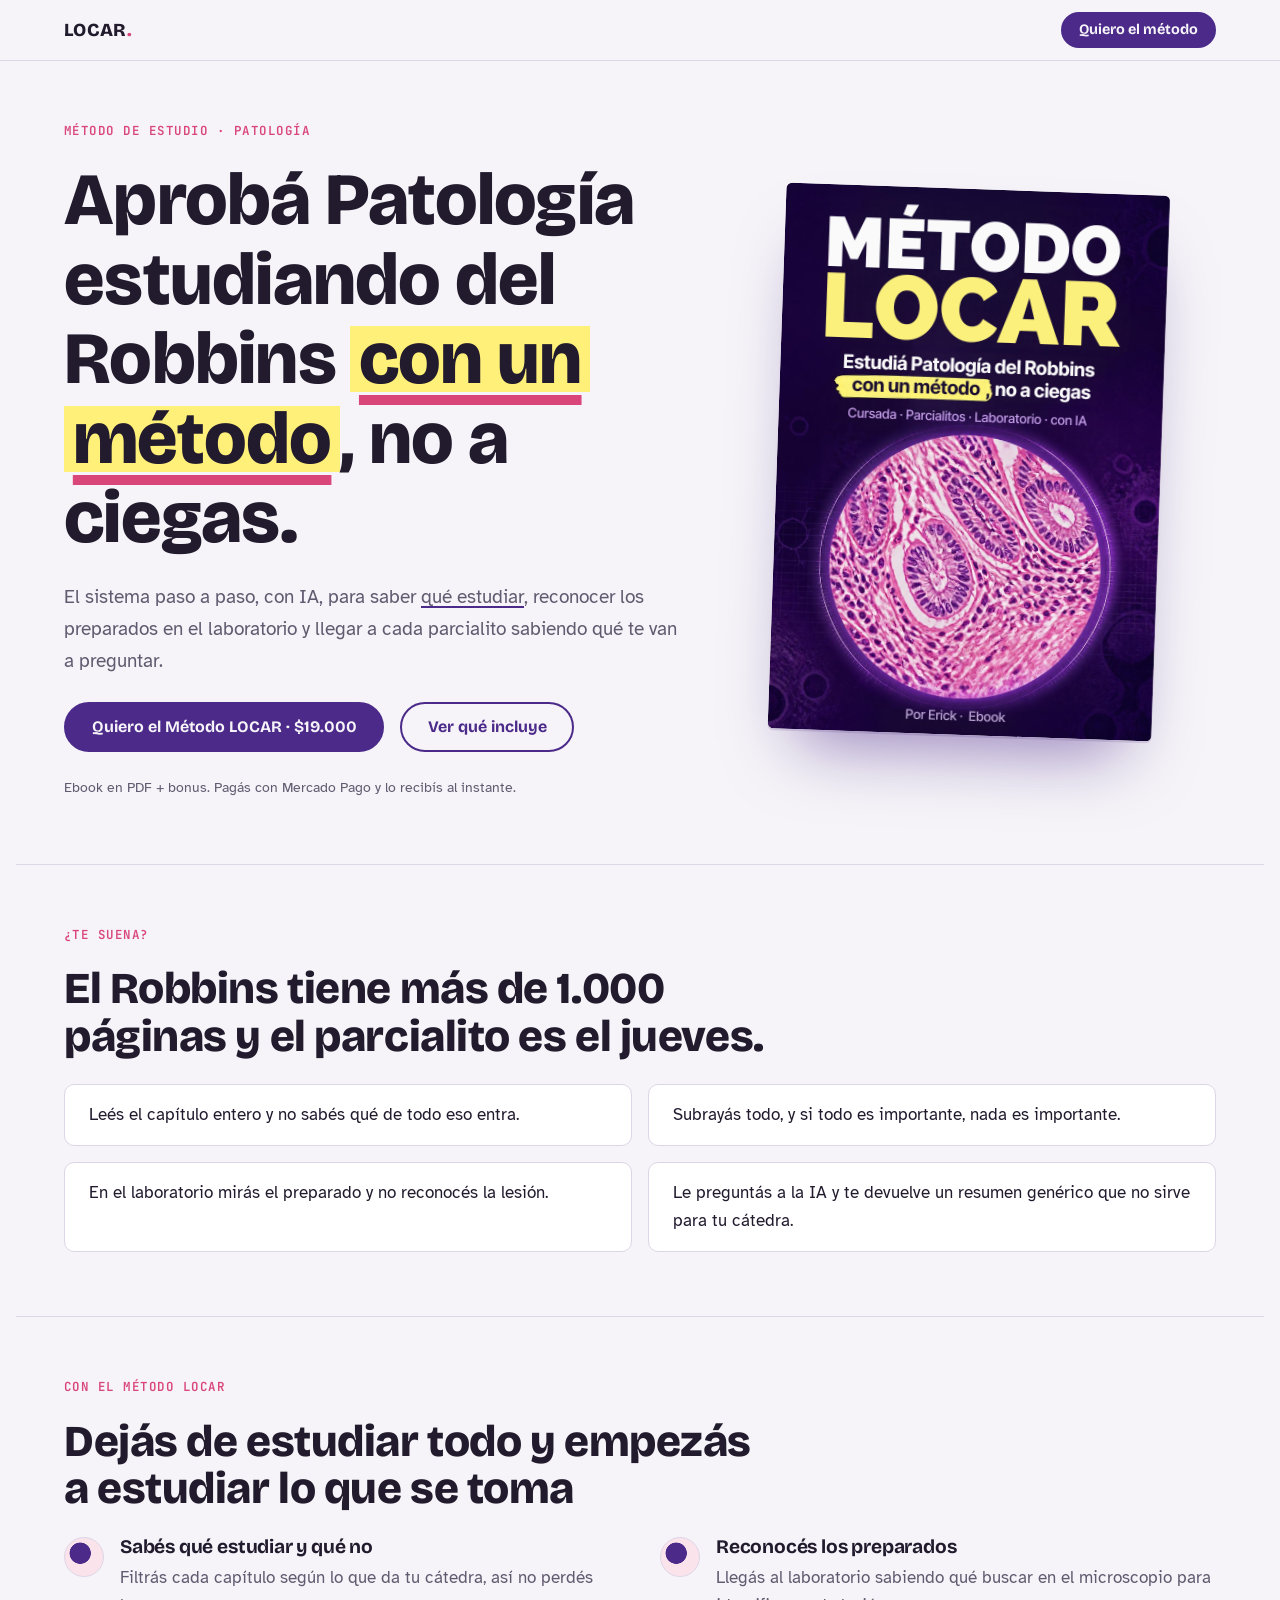
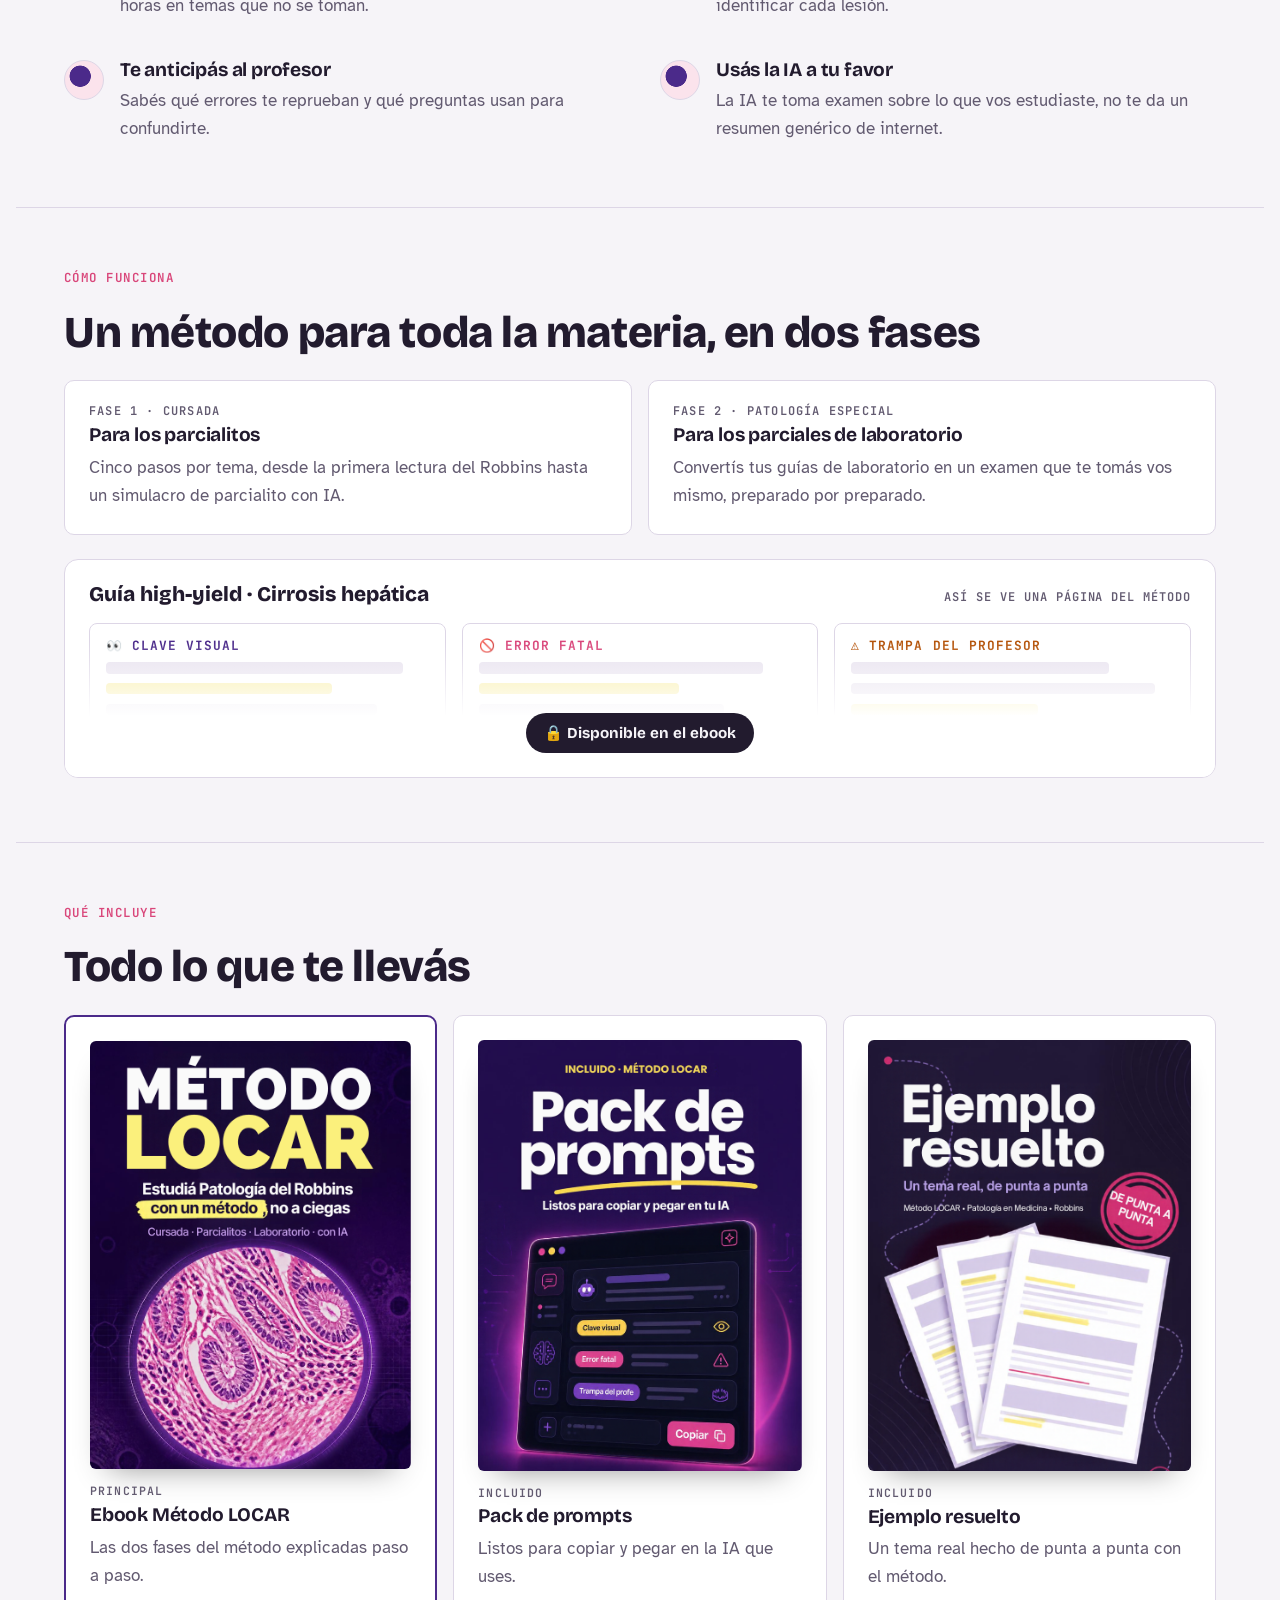
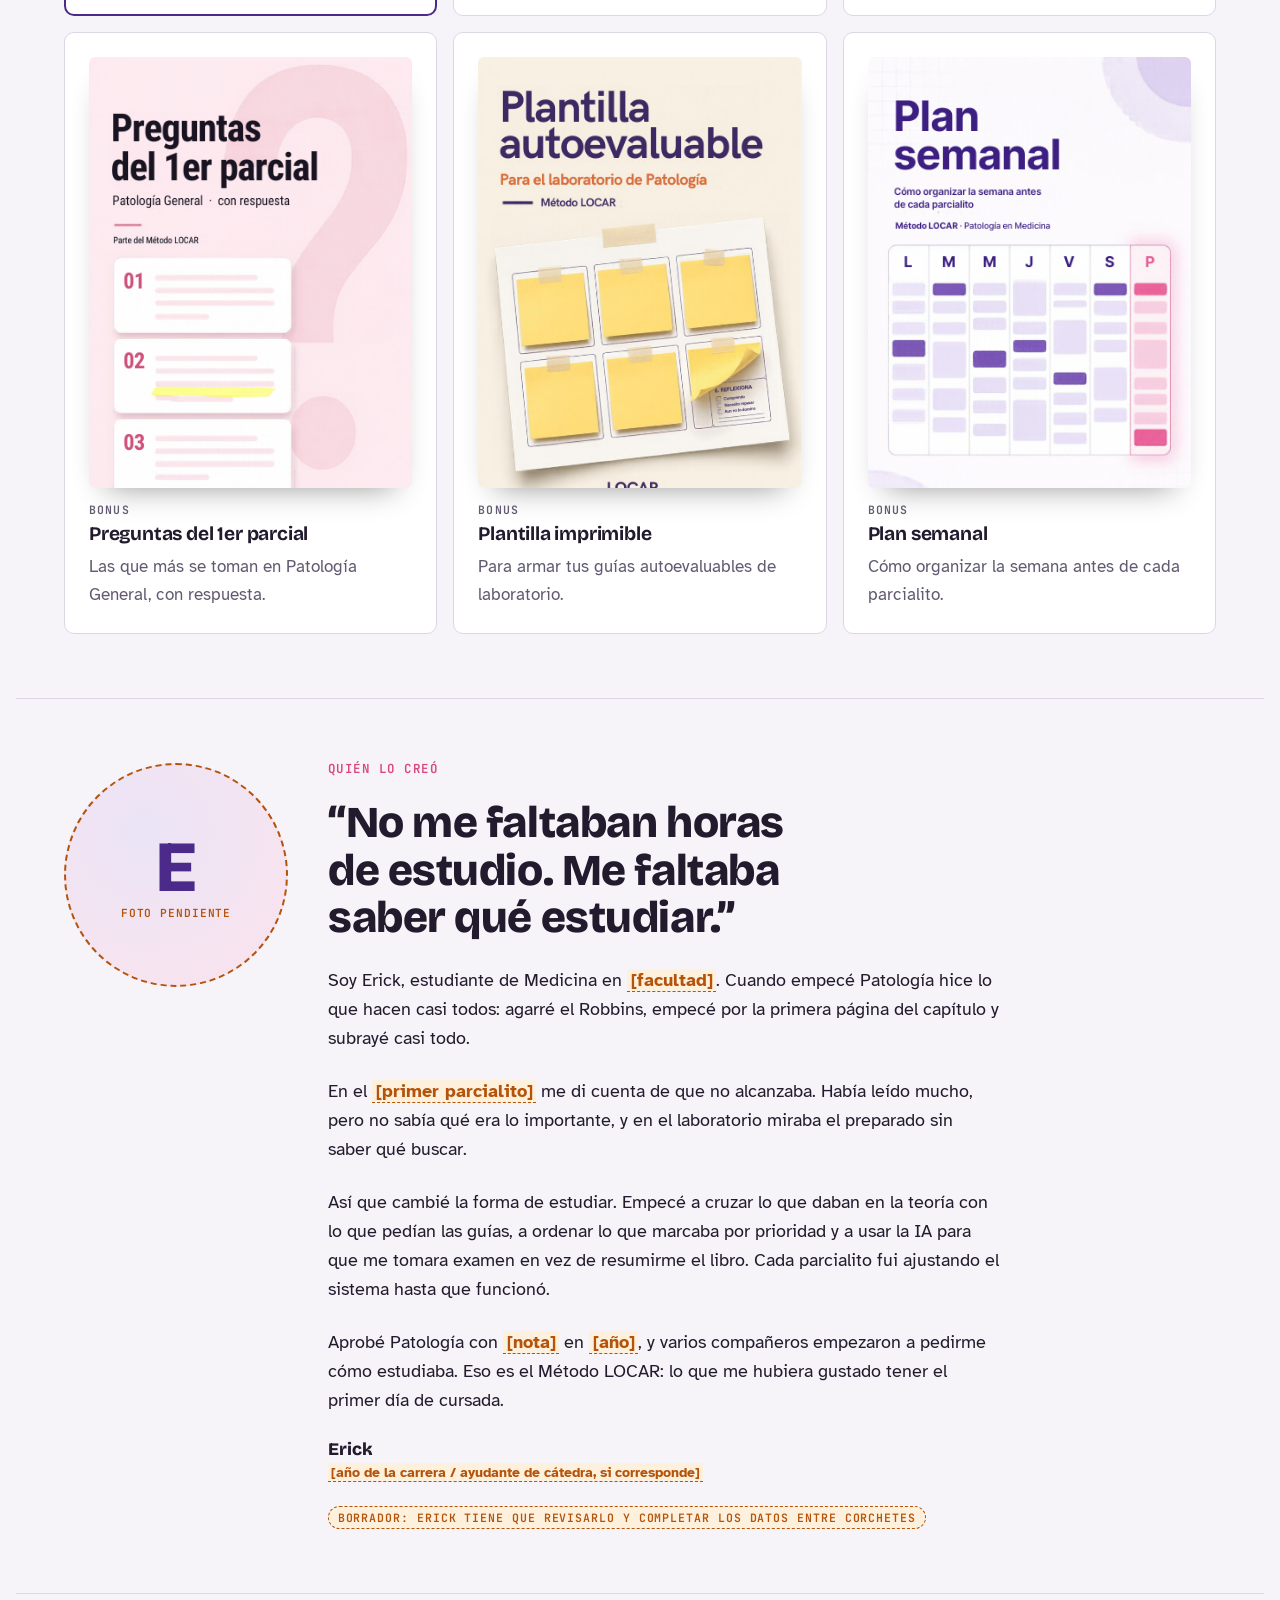
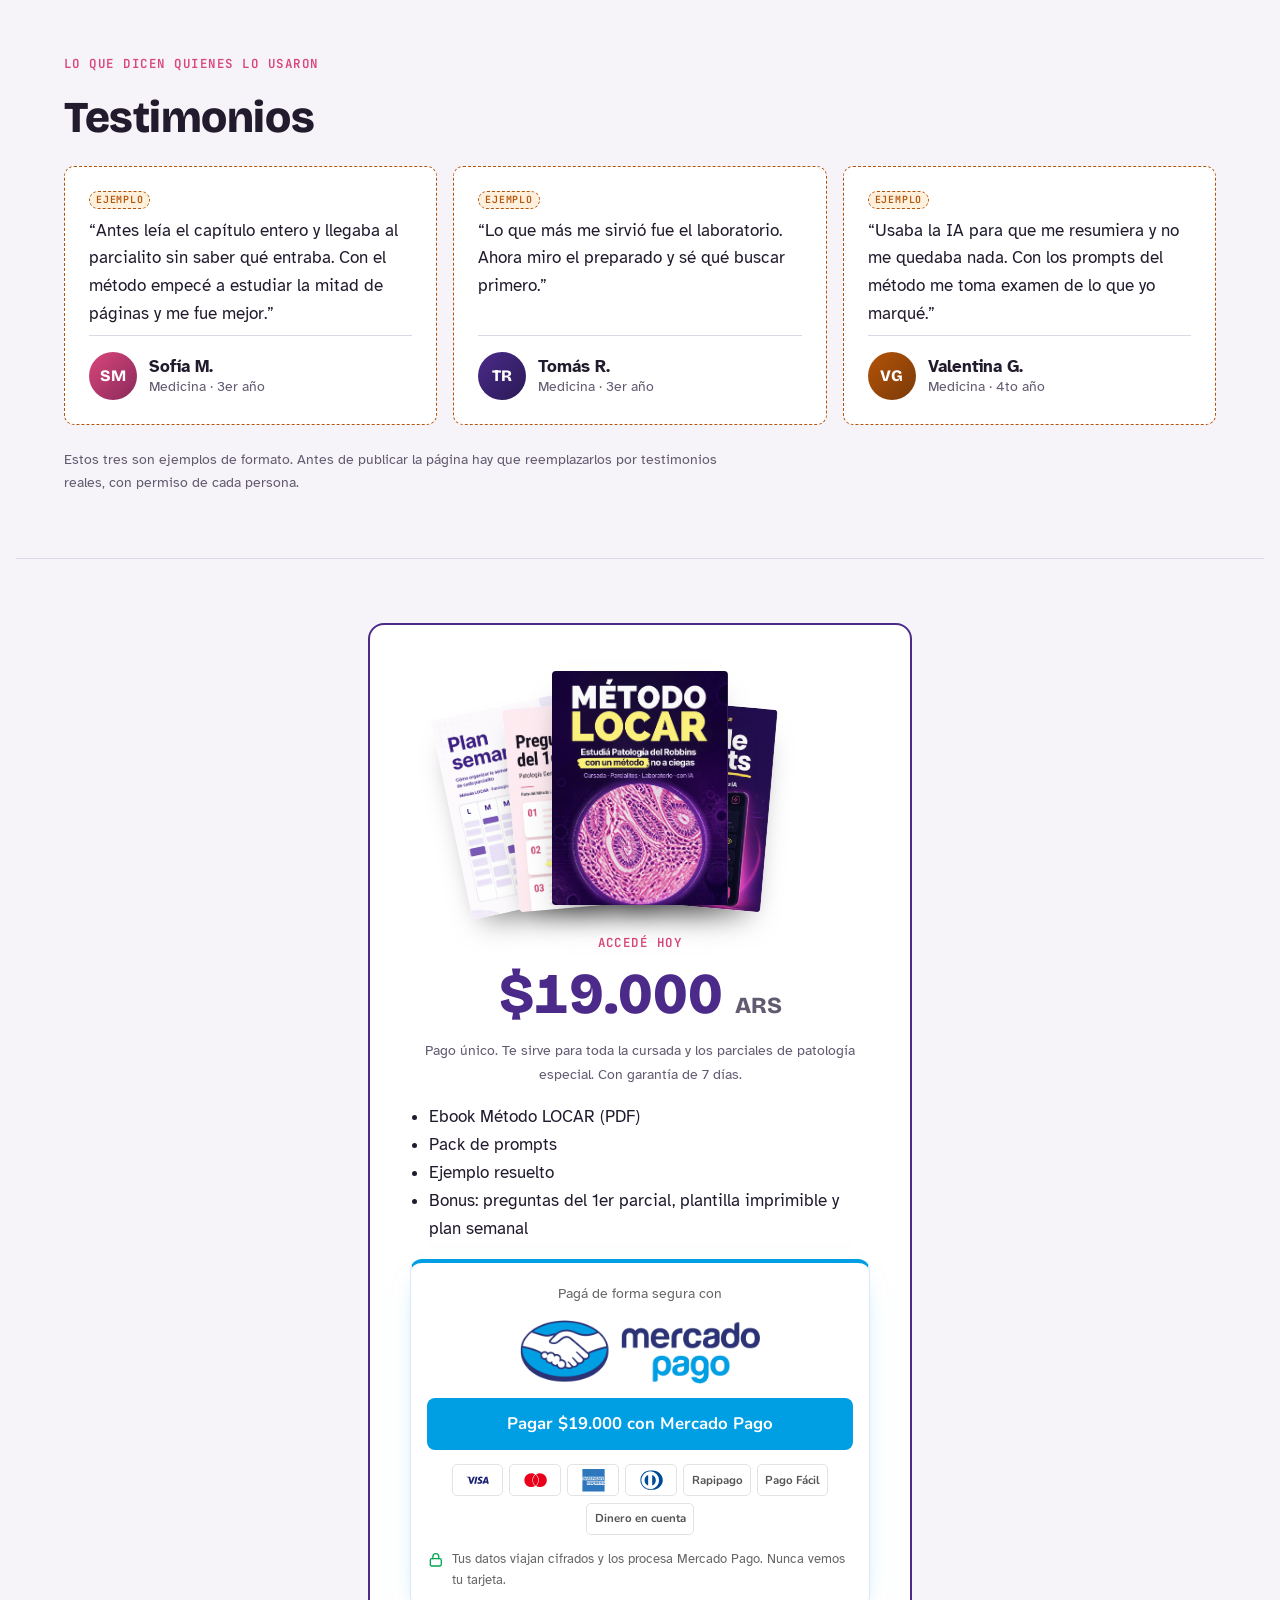
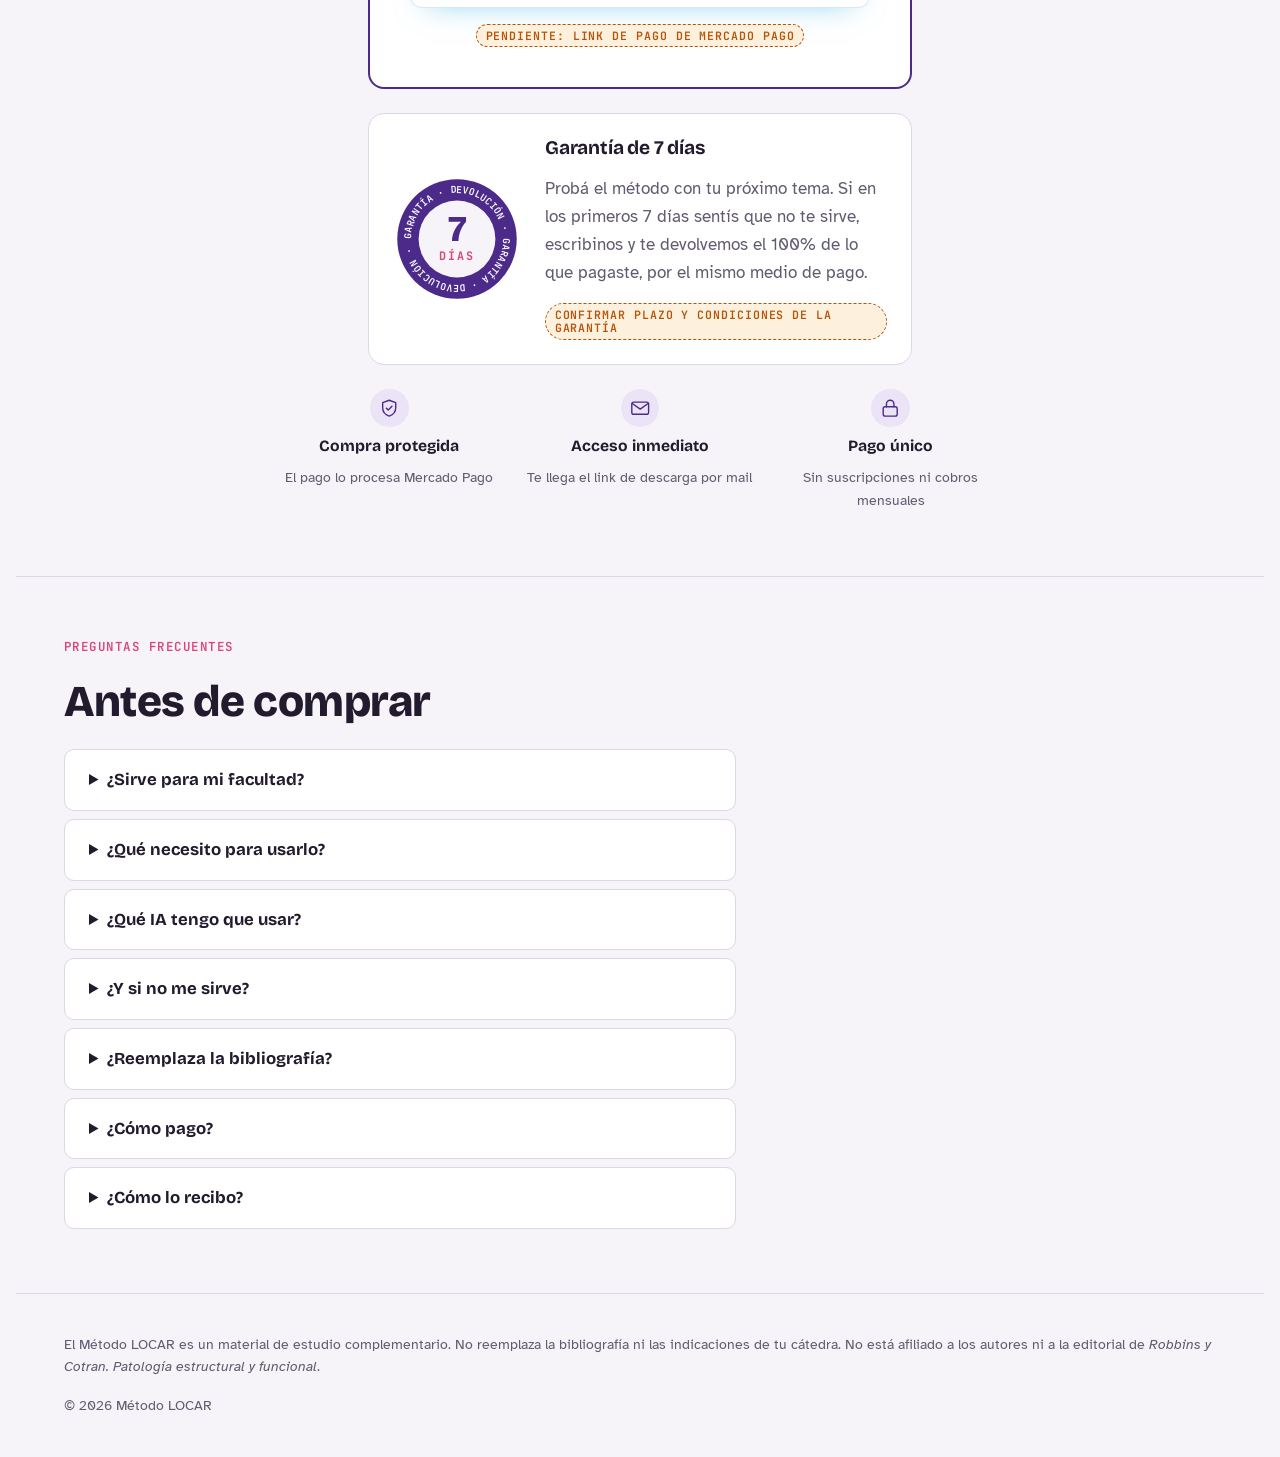
==== commit f80b59c7: "Logo de Mercado Pago provisto por el equipo en el checkout Co-Authored-By: Claude Opus 5.5 <noreply@" ====
--- a/index.html
+++ b/index.html
@@ -164,7 +164,7 @@
 /* Checkout con identidad de Mercado Pago: colores fijos en ambos temas */
 .mp-panel { display: grid; gap: .9rem; justify-items: center; background: #ffffff; color: #333333; border: 1px solid #d8e9f5; border-top: 4px solid #009ee3; border-radius: 12px; padding: 1.25rem 1rem 1rem; box-shadow: 0 10px 30px -18px rgba(0,158,227,.6); }
 .mp-kicker { font-size: .85rem; color: #666666; }
-.mp-brand { display: flex; align-items: center; gap: .6rem; }
+.mp-logo { width: 15rem; max-width: 100%; height: auto; }
 .mp-oval { width: 4.2rem; height: 4.2rem; }
 .mp-word { display: flex; flex-direction: column; font: 800 1.55rem/.92 "Nunito", var(--f-display); letter-spacing: -.01em; text-align: left; }
 .mp-word b:first-child { color: #2d3277; }
@@ -414,7 +414,7 @@
       </ul>
       <div class="mp-panel">
         <p class="mp-kicker">Pagá de forma segura con</p>
-        <div class="mp-brand" role="img" aria-label="Mercado Pago"><svg class="mp-oval" viewBox="0 0 24 24" aria-hidden="true"><ellipse cx="12" cy="11.9" rx="11.7" ry="7.9" fill="#00b1ea"/><path fill="#2d3277" d="M11.115 16.479a.93.927 0 0 1-.939-.886c-.002-.042-.006-.155-.103-.155-.04 0-.074.023-.113.059-.112.103-.254.206-.46.206a.816.814 0 0 1-.305-.066c-.535-.214-.542-.578-.521-.725.006-.038.007-.08-.02-.11l-.032-.03h-.034c-.027 0-.055.012-.093.039a.788.786 0 0 1-.454.16.7.699 0 0 1-.253-.05c-.708-.27-.65-.928-.617-1.126.005-.041-.005-.072-.03-.092l-.05-.04-.047.043a.728.726 0 0 1-.505.203.73.728 0 0 1-.732-.725c0-.4.328-.722.732-.722.364 0 .675.27.721.63l.026.195.11-.165c.01-.018.307-.46.852-.46.102 0 .21.016.316.05.434.13.508.52.519.68.008.094.075.1.09.1.037 0 .064-.024.083-.045a.746.744 0 0 1 .54-.225c.128 0 .263.03.402.09.69.293.379 1.158.374 1.167-.058.144-.061.207-.005.244l.027.013h.02c.03 0 .07-.014.134-.035.093-.032.235-.08.367-.08a.944.942 0 0 1 .94.93.936.934 0 0 1-.94.928zm7.302-4.171c-1.138-.98-3.768-3.24-4.481-3.77-.406-.302-.685-.462-.928-.533a1.559 1.554 0 0 0-.456-.07c-.182 0-.376.032-.58.095-.46.145-.918.505-1.362.854l-.023.018c-.414.324-.84.66-1.164.73a1.986 1.98 0 0 1-.43.049c-.362 0-.687-.104-.81-.258-.02-.025-.007-.066.04-.125l.008-.008 1-1.067c.783-.774 1.525-1.506 3.23-1.545h.085c1.062 0 2.12.469 2.24.524a7.03 7.03 0 0 0 3.056.724c1.076 0 2.188-.263 3.354-.795a9.135 9.11 0 0 0-.405-.317c-1.025.44-2.003.66-2.946.66-.962 0-1.925-.229-2.858-.68-.05-.022-1.22-.567-2.44-.57-.032 0-.065 0-.096.002-1.434.033-2.24.536-2.782.976-.528.013-.982.138-1.388.25-.361.1-.673.186-.979.185-.125 0-.35-.01-.37-.012-.35-.01-2.115-.437-3.518-.962-.143.1-.28.203-.415.31 1.466.593 3.25 1.053 3.812 1.089.157.01.323.027.491.027.372 0 .744-.103 1.104-.203.213-.059.446-.123.692-.17l-.196.194-1.017 1.087c-.08.08-.254.294-.14.557a.705.703 0 0 0 .268.292c.243.162.677.27 1.08.271.152 0 .297-.015.43-.044.427-.095.874-.448 1.349-.82.377-.296.913-.672 1.323-.782a1.494 1.49 0 0 1 .37-.05.611.61 0 0 1 .095.005c.27.034.533.125 1.003.472.835.62 4.531 3.815 4.566 3.846.002.002.238.203.22.537-.007.186-.11.352-.294.466a.902.9 0 0 1-.484.15.804.802 0 0 1-.428-.124c-.014-.01-1.28-1.157-1.746-1.543-.074-.06-.146-.115-.22-.115a.122.122 0 0 0-.096.045c-.073.09.01.212.105.294l1.48 1.47c.002 0 .184.17.204.395.012.244-.106.447-.35.606a.957.955 0 0 1-.526.171.766.764 0 0 1-.42-.127l-.214-.206a21.035 20.978 0 0 0-1.08-1.009c-.072-.058-.148-.112-.221-.112a.127.127 0 0 0-.094.038c-.033.037-.056.103.028.212a.698.696 0 0 0 .075.083l1.078 1.198c.01.01.222.26.024.511l-.038.048a1.18 1.178 0 0 1-.1.096c-.184.15-.43.164-.527.164a.8.798 0 0 1-.147-.012c-.106-.018-.178-.048-.212-.089l-.013-.013c-.06-.06-.602-.609-1.054-.98-.059-.05-.133-.11-.21-.11a.128.128 0 0 0-.096.042c-.09.096.044.24.1.293l.92 1.003a.204.204 0 0 1-.033.062c-.033.044-.144.155-.479.196a.91.907 0 0 1-.122.007c-.345 0-.712-.164-.902-.264a1.343 1.34 0 0 0 .13-.576 1.368 1.365 0 0 0-1.42-1.357c.024-.342-.025-.99-.697-1.274a1.455 1.452 0 0 0-.575-.125c-.146 0-.287.025-.42.075a1.153 1.15 0 0 0-.671-.564 1.52 1.515 0 0 0-.494-.085c-.28 0-.537.08-.767.242a1.168 1.165 0 0 0-.903-.43 1.173 1.17 0 0 0-.82.335c-.287-.217-1.425-.93-4.467-1.613a17.39 17.344 0 0 1-.692-.189 4.822 4.82 0 0 0-.077.494l.67.157c3.108.682 4.136 1.391 4.309 1.525a1.145 1.142 0 0 0-.09.442 1.16 1.158 0 0 0 1.378 1.132c.096.467.406.821.879 1.003a1.165 1.162 0 0 0 .415.08c.09 0 .179-.012.266-.034.086.22.282.493.722.668a1.233 1.23 0 0 0 .457.094c.122 0 .241-.022.355-.063a1.373 1.37 0 0 0 1.269.841c.37.002.726-.147.985-.41.221.121.688.341 1.163.341.06 0 .118-.002.175-.01.47-.059.689-.24.789-.382a.571.57 0 0 0 .048-.078c.11.032.234.058.373.058.255 0 .501-.086.75-.265.244-.174.418-.424.444-.637v-.01c.083.017.167.026.251.026.265 0 .527-.082.773-.242.48-.31.562-.715.554-.98a1.28 1.279 0 0 0 .978-.194 1.04 1.04 0 0 0 .502-.808 1.088 1.085 0 0 0-.16-.653c.804-.342 2.636-1.003 4.795-1.483a4.734 4.721 0 0 0-.067-.492 27.742 27.667 0 0 0-5.049 1.62zm5.123-.763c0 4.027-5.166 7.293-11.537 7.293-6.372 0-11.538-3.266-11.538-7.293 0-4.028 5.165-7.293 11.539-7.293 6.371 0 11.537 3.265 11.537 7.293zm.46.004c0-4.272-5.374-7.755-12-7.755S.002 7.277.002 11.55L0 12.004c0 4.533 4.695 8.203 11.999 8.203 7.347 0 12-3.67 12-8.204z"/></svg><span class="mp-word"><b>mercado</b><b>pago</b></span></div>
+        <img class="mp-logo" src="assets/logos/mercadopago-logo.png" width="290" height="77" alt="Mercado Pago">
         <a class="mp-btn" href="#comprar" id="mp-checkout" data-mp-link="">Pagar $19.000 con Mercado Pago</a>
         <div class="pay-row" aria-label="Tarjetas aceptadas">
           <span class="pay-chip" title="Visa"><svg viewBox="0 0 24 24" role="img" aria-label="Visa"><path fill="#1A1F71" d="M9.112 8.262L5.97 15.758H3.92L2.374 9.775c-.094-.368-.175-.503-.461-.658C1.447 8.864.677 8.627 0 8.479l.046-.217h3.3a.904.904 0 01.894.764l.817 4.338 2.018-5.102zm8.033 5.049c.008-1.979-2.736-2.088-2.717-2.972.006-.269.262-.555.822-.628a3.66 3.66 0 011.913.336l.34-1.59a5.207 5.207 0 00-1.814-.333c-1.917 0-3.266 1.02-3.278 2.479-.012 1.079.963 1.68 1.698 2.04.756.367 1.01.603 1.006.931-.005.504-.602.725-1.16.734-.975.015-1.54-.263-1.992-.473l-.351 1.642c.453.208 1.289.39 2.156.398 2.037 0 3.37-1.006 3.377-2.564m5.061 2.447H24l-1.565-7.496h-1.656a.883.883 0 00-.826.55l-2.909 6.946h2.036l.405-1.12h2.488zm-2.163-2.656l1.02-2.815.588 2.815zm-8.16-4.84l-1.603 7.496H8.34l1.605-7.496z"/></svg></span><span class="pay-chip" title="Mastercard"><svg viewBox="0 0 24 24" role="img" aria-label="Mastercard"><path fill="#EB001B" d="M11.343 18.031c.058.049.12.098.181.146-1.177.783-2.59 1.238-4.107 1.238C3.32 19.416 0 16.096 0 12c0-4.095 3.32-7.416 7.416-7.416 1.518 0 2.931.456 4.105 1.238-.06.051-.12.098-.165.15C9.6 7.489 8.595 9.688 8.595 12c0 2.311 1.001 4.51 2.748 6.031zm5.241-13.447c-1.52 0-2.931.456-4.105 1.238.06.051.12.098.165.15C14.4 7.489 15.405 9.688 15.405 12c0 2.31-1.001 4.507-2.748 6.031-.058.049-.12.098-.181.146 1.177.783 2.588 1.238 4.107 1.238C20.68 19.416 24 16.096 24 12c0-4.094-3.32-7.416-7.416-7.416zM12 6.174c-.096.075-.189.15-.28.231C10.156 7.764 9.169 9.765 9.169 12c0 2.236.987 4.236 2.551 5.595.09.08.185.158.28.232.096-.074.189-.152.28-.232 1.563-1.359 2.551-3.359 2.551-5.595 0-2.235-.987-4.236-2.551-5.595-.09-.08-.184-.156-.28-.231z"/></svg></span><span class="pay-chip" title="American Express"><svg viewBox="0 0 24 24" role="img" aria-label="American Express"><path fill="#2E77BC" d="M16.015 14.378c0-.32-.135-.496-.344-.622-.21-.12-.464-.135-.81-.135h-1.543v2.82h.675v-1.027h.72c.24 0 .39.024.478.125.12.13.104.38.104.55v.35h.66v-.555c-.002-.25-.017-.376-.108-.516-.06-.08-.18-.18-.33-.234l.02-.008c.18-.072.48-.297.48-.747zm-.87.407l-.028-.002c-.09.053-.195.058-.33.058h-.81v-.63h.824c.12 0 .24 0 .33.05.098.048.156.147.15.255 0 .12-.045.215-.134.27zM20.297 15.837H19v.6h1.304c.676 0 1.05-.278 1.05-.884 0-.28-.066-.448-.187-.582-.153-.133-.392-.193-.73-.207l-.376-.015c-.104 0-.18 0-.255-.03-.09-.03-.15-.105-.15-.21 0-.09.017-.166.09-.21.083-.046.177-.066.272-.06h1.23v-.602h-1.35c-.704 0-.958.437-.958.84 0 .9.776.855 1.407.87.104 0 .18.015.225.06.046.03.082.106.082.18 0 .077-.035.15-.08.18-.06.053-.15.07-.277.07zM0 0v10.096L.81 8.22h1.75l.225.464V8.22h2.043l.45 1.02.437-1.013h6.502c.295 0 .56.057.756.236v-.23h1.787v.23c.307-.17.686-.23 1.12-.23h2.606l.24.466v-.466h1.918l.254.465v-.466h1.858v3.948H20.87l-.36-.6v.585h-2.353l-.256-.63h-.583l-.27.614h-1.213c-.48 0-.84-.104-1.08-.24v.24h-2.89v-.884c0-.12-.03-.12-.105-.135h-.105v1.036H6.067v-.48l-.21.48H4.69l-.202-.48v.465H2.235l-.256-.624H1.4l-.256.624H0V24h23.786v-7.108c-.27.135-.613.18-.973.18H21.09v-.255c-.21.165-.57.255-.914.255H14.71v-.9c0-.12-.018-.12-.12-.12h-.075v1.022h-1.8v-1.066c-.298.136-.643.15-.928.136h-.214v.915h-2.18l-.54-.617-.57.6H4.742v-3.93h3.61l.518.602.554-.6h2.412c.28 0 .74.03.942.225v-.24h2.177c.202 0 .644.045.903.225v-.24h3.265v.24c.163-.164.508-.24.803-.24h1.89v.24c.194-.15.464-.24.84-.24h1.176V0H0zM21.156 14.955c.004.005.006.012.01.016.01.01.024.01.032.02l-.042-.035zM23.828 13.082h.065v.555h-.065zM23.865 15.03v-.005c-.03-.025-.046-.048-.075-.07-.15-.153-.39-.215-.764-.225l-.36-.012c-.12 0-.194-.007-.27-.03-.09-.03-.15-.105-.15-.21 0-.09.03-.16.09-.204.076-.045.15-.05.27-.05h1.223v-.588h-1.283c-.69 0-.96.437-.96.84 0 .9.78.855 1.41.87.104 0 .18.015.224.06.046.03.076.106.076.18 0 .07-.034.138-.09.18-.045.056-.136.07-.27.07h-1.288v.605h1.287c.42 0 .734-.118.9-.36h.03c.09-.134.135-.3.135-.523 0-.24-.045-.39-.135-.526zM18.597 14.208v-.583h-2.235V16.458h2.235v-.585h-1.57v-.57h1.533v-.584h-1.532v-.51M13.51 8.787h.685V11.6h-.684zM13.126 9.543l-.007.006c0-.314-.13-.5-.34-.624-.217-.125-.47-.135-.81-.135H10.43v2.82h.674v-1.034h.72c.24 0 .39.03.487.12.122.136.107.378.107.548v.354h.677v-.553c0-.25-.016-.375-.11-.516-.09-.107-.202-.19-.33-.237.172-.07.472-.3.472-.75zm-.855.396h-.015c-.09.054-.195.056-.33.056H11.1v-.623h.825c.12 0 .24.004.33.05.09.04.15.128.15.25s-.047.22-.134.266zM15.92 9.373h.632v-.6h-.644c-.464 0-.804.105-1.02.33-.286.3-.362.69-.362 1.11 0 .512.123.833.36 1.074.232.238.645.31.97.31h.78l.255-.627h1.39l.262.627h1.36v-2.11l1.272 2.11h.95l.002.002V8.786h-.684v1.963l-1.18-1.96h-1.02V11.4L18.11 8.744h-1.004l-.943 2.22h-.3c-.177 0-.362-.03-.468-.134-.125-.15-.186-.36-.186-.662 0-.285.08-.51.194-.63.133-.135.272-.165.516-.165zm1.668-.108l.464 1.118v.002h-.93l.466-1.12zM2.38 10.97l.254.628H4V9.393l.972 2.205h.584l.973-2.202.015 2.202h.69v-2.81H6.118l-.807 1.904-.876-1.905H3.343v2.663L2.205 8.787h-.997L.01 11.597h.72l.26-.626h1.39zm-.688-1.705l.46 1.118-.003.002h-.915l.457-1.12zM11.856 13.62H9.714l-.85.923-.825-.922H5.346v2.82H8l.855-.932.824.93h1.302v-.94h.838c.6 0 1.17-.164 1.17-.945l-.006-.003c0-.78-.598-.93-1.128-.93zM7.67 15.853l-.014-.002H6.02v-.557h1.47v-.574H6.02v-.51H7.7l.733.82-.764.824zm2.642.33l-1.03-1.147 1.03-1.108v2.253zm1.553-1.258h-.885v-.717h.885c.24 0 .42.098.42.344 0 .243-.15.372-.42.372zM9.967 9.373v-.586H7.73V11.6h2.237v-.58H8.4v-.564h1.527V9.88H8.4v-.507"/></svg></span><span class="pay-chip" title="Diners Club"><svg viewBox="0 0 24 24" role="img" aria-label="Diners Club"><path fill="#004C97" d="M16.506 11.982a6.026 6.026 0 0 0-3.866-5.618V17.6a6.025 6.025 0 0 0 3.866-5.618zM8.33 17.598V6.365a6.03 6.03 0 0 0-3.863 5.617 6.028 6.028 0 0 0 3.863 5.616zm2.156-15.113A9.497 9.497 0 0 0 .99 11.982a9.495 9.495 0 0 0 9.495 9.494c5.245 0 9.495-4.25 9.496-9.494a9.499 9.499 0 0 0-9.496-9.497Zm-.023 19.888C4.723 22.4 0 17.75 0 12.09 0 5.905 4.723 1.626 10.463 1.627h2.69C18.822 1.627 24 5.903 24 12.09c0 5.658-5.176 10.283-10.848 10.283"/></svg></span>
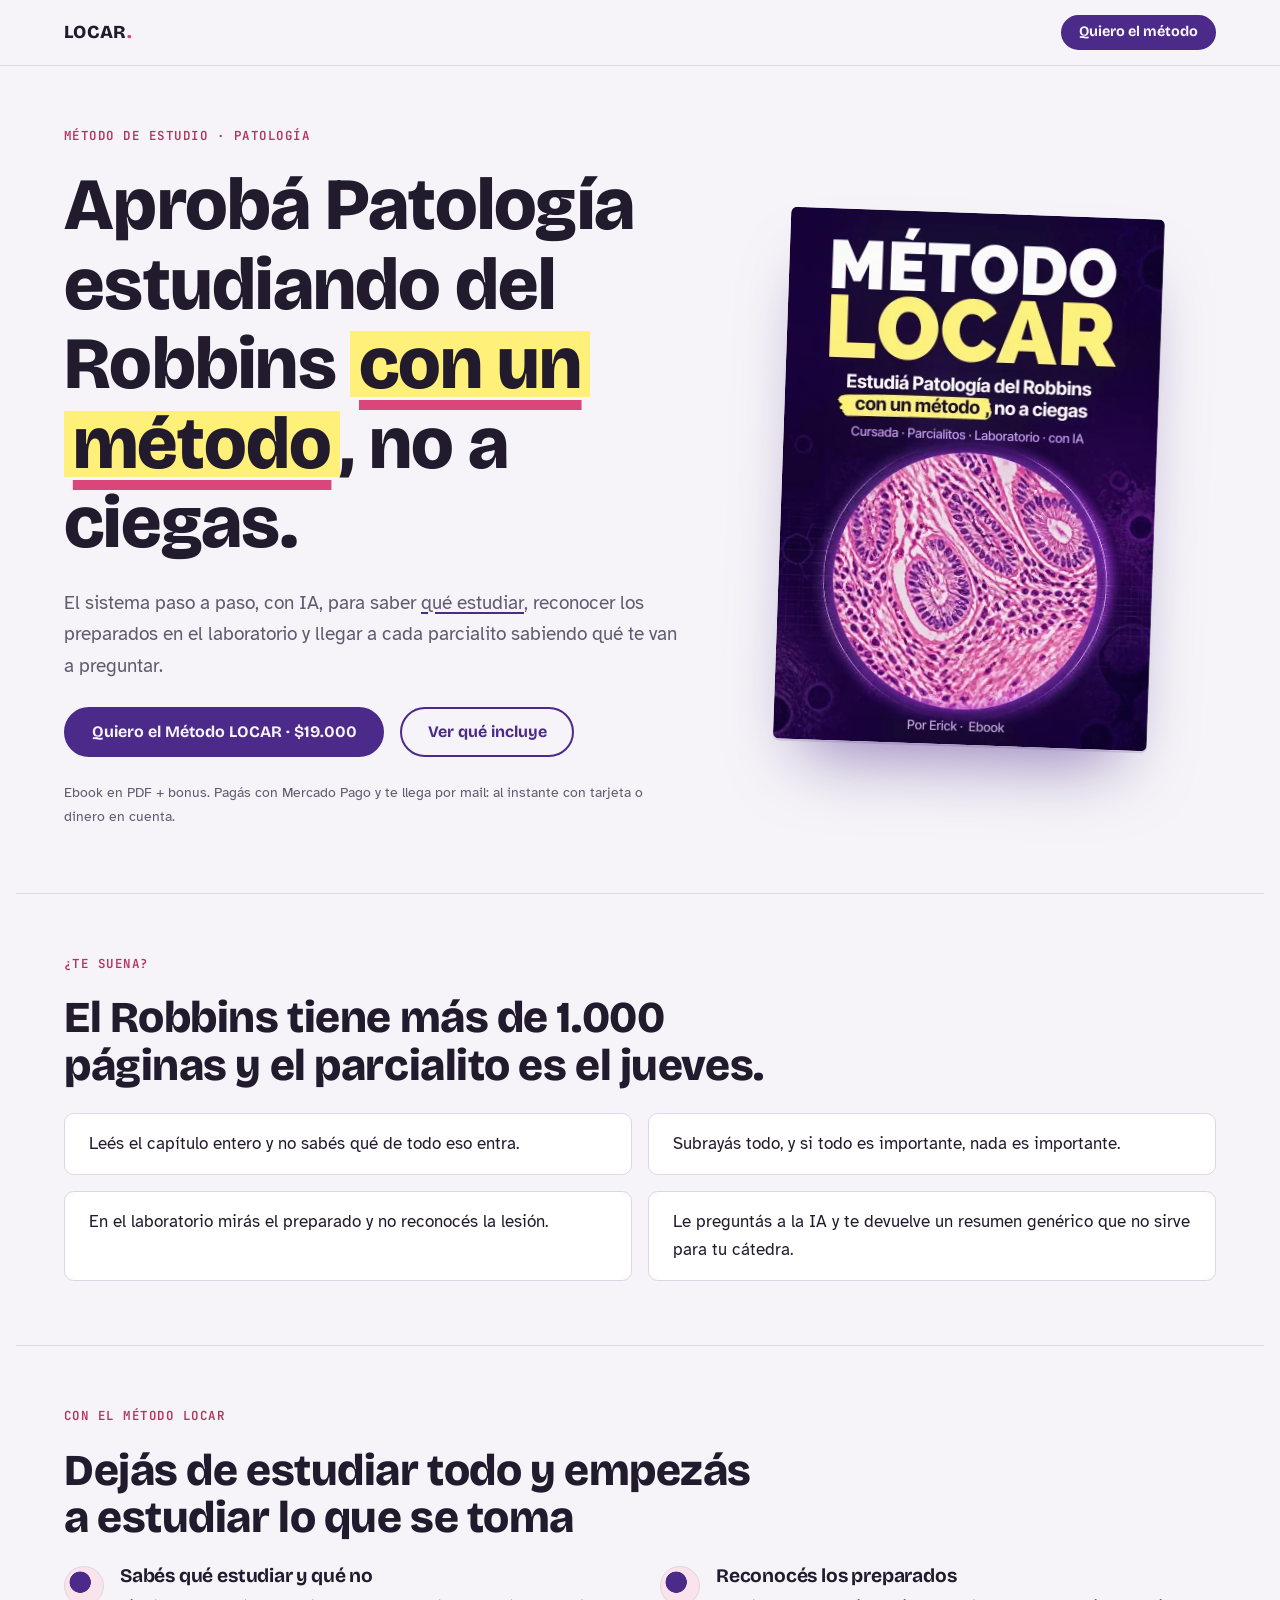
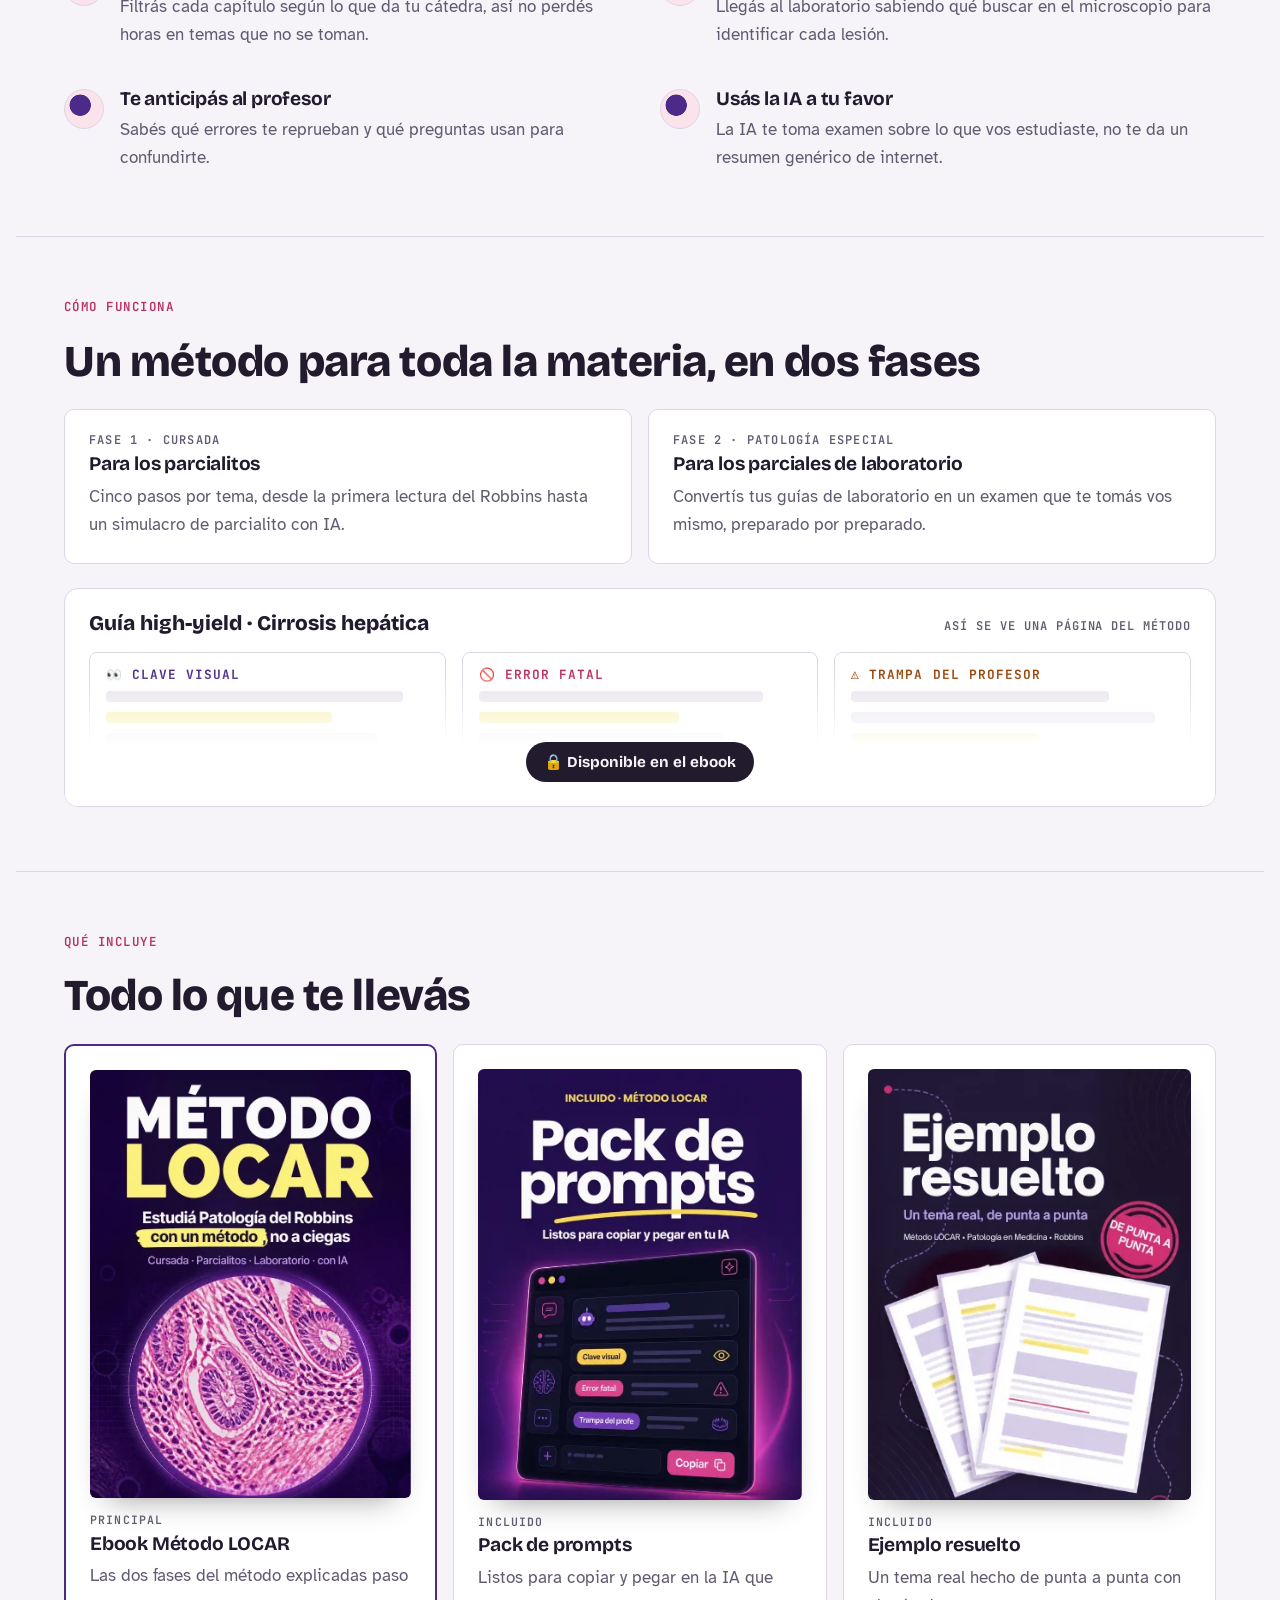
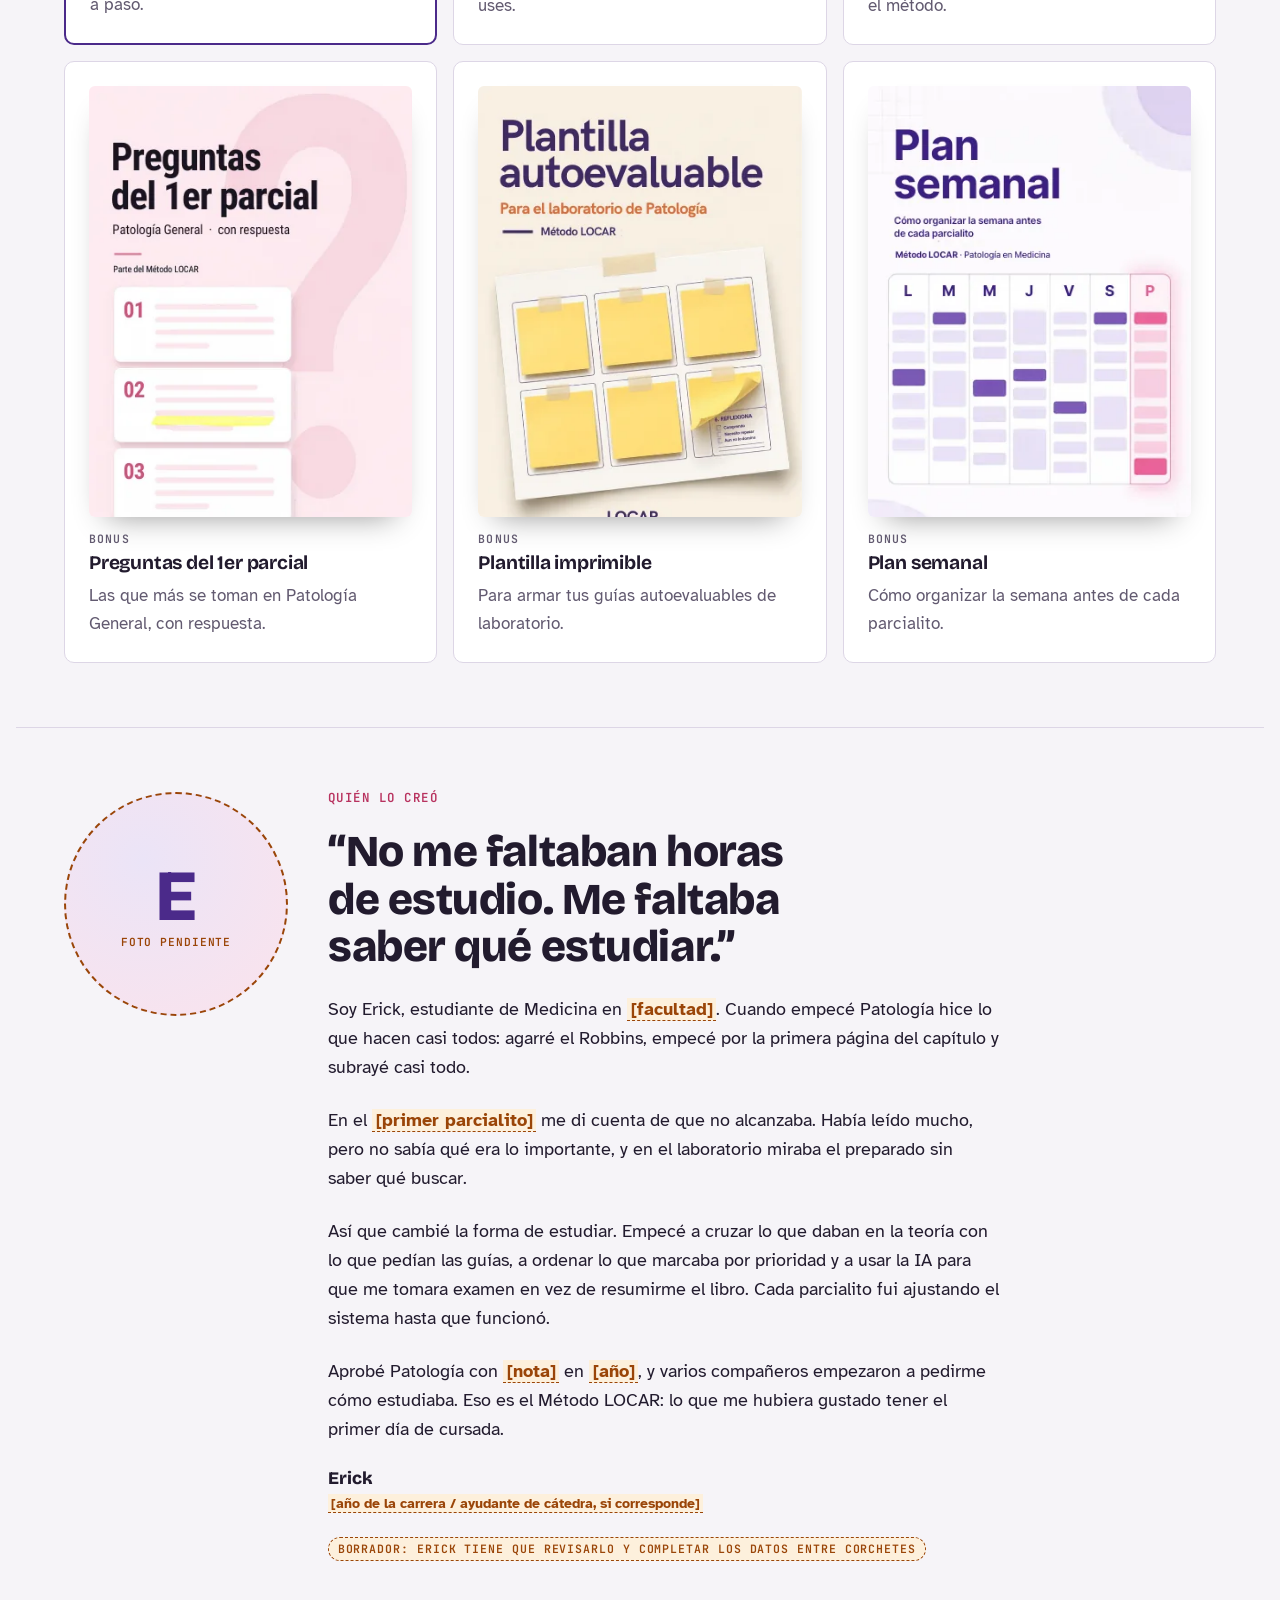
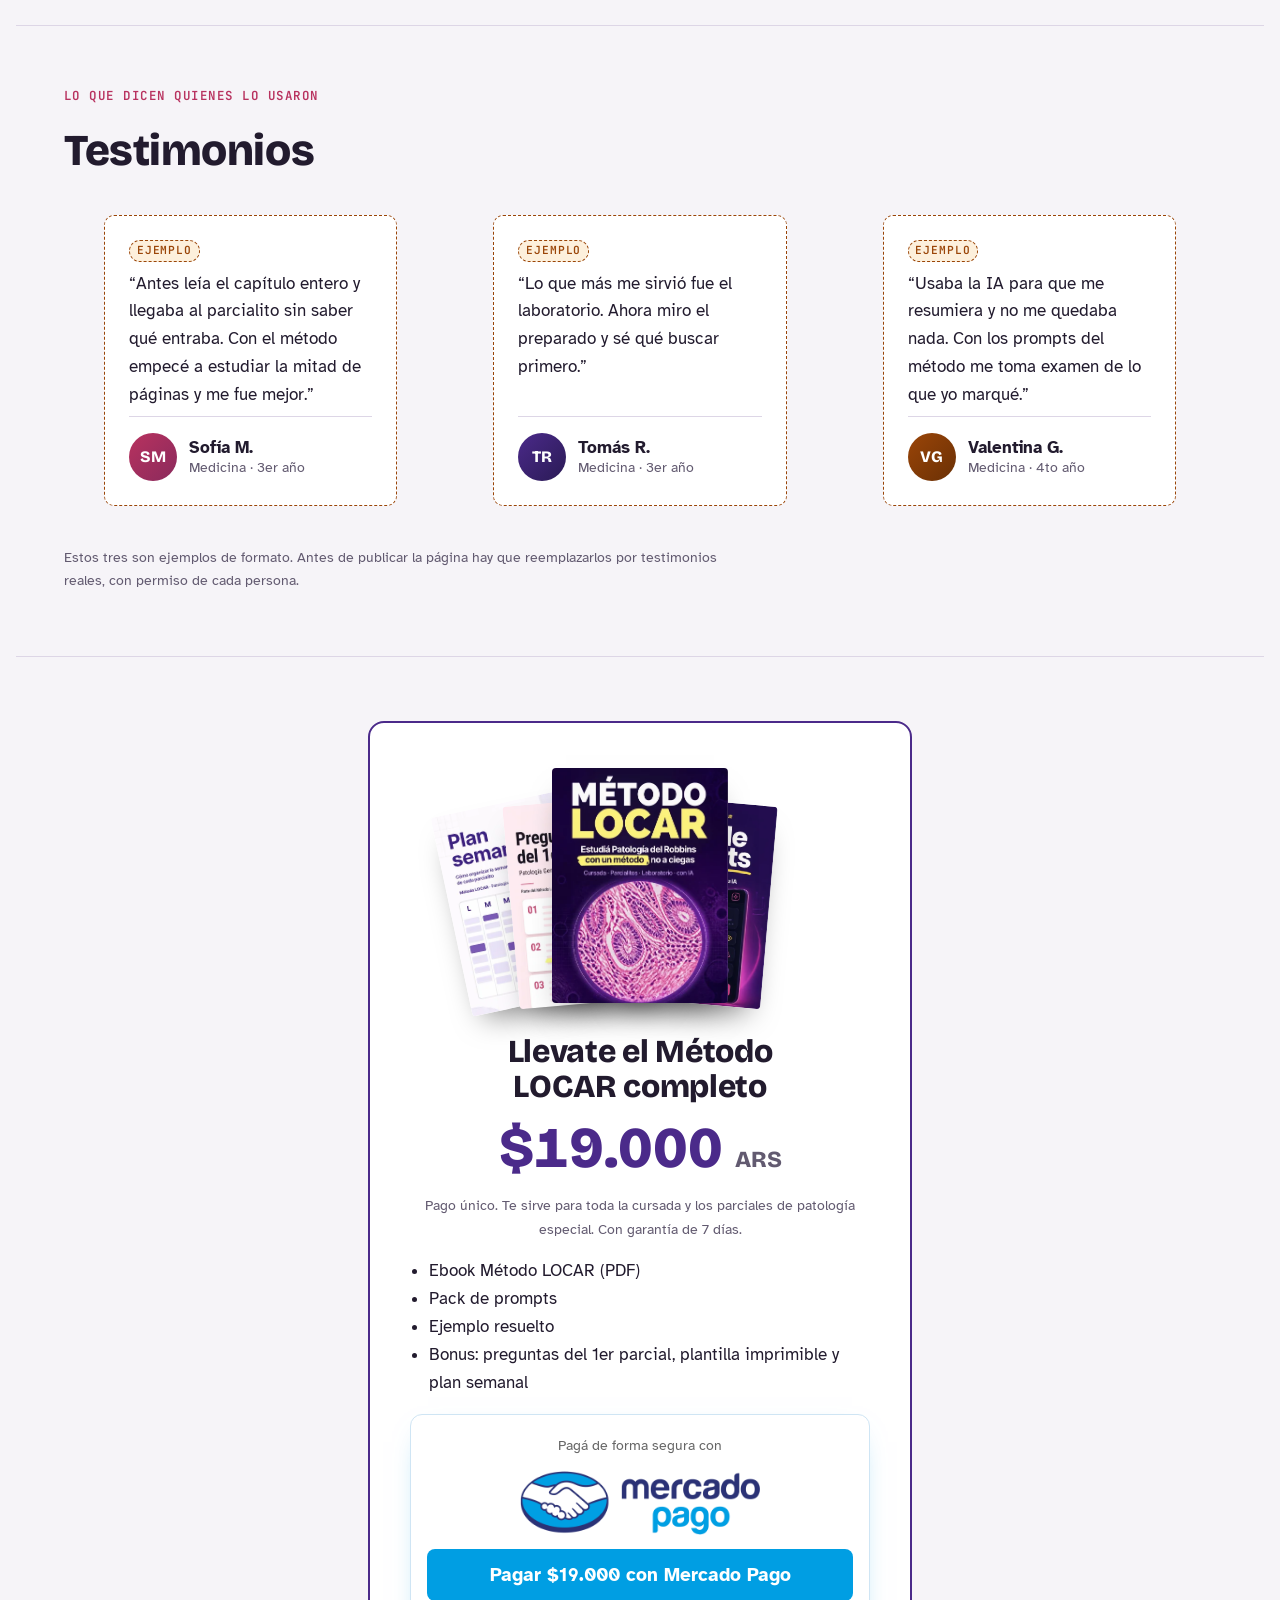
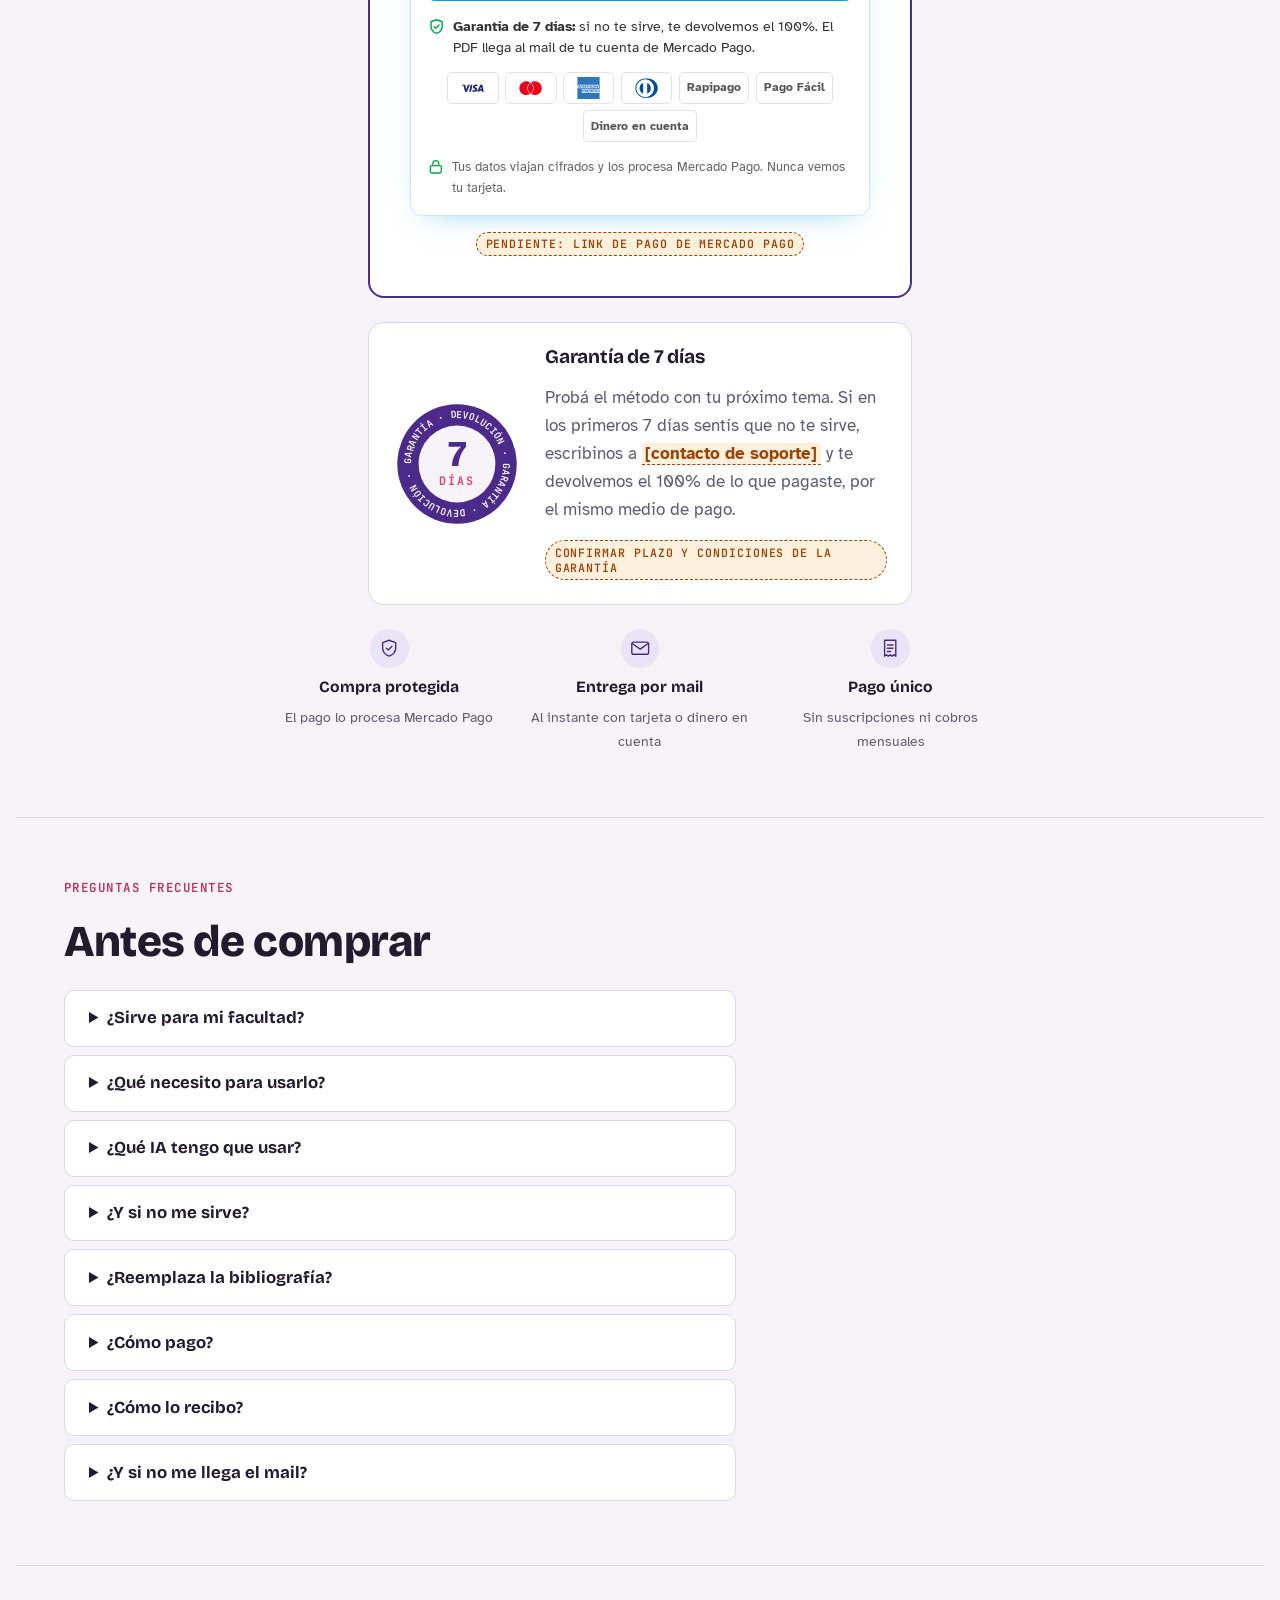
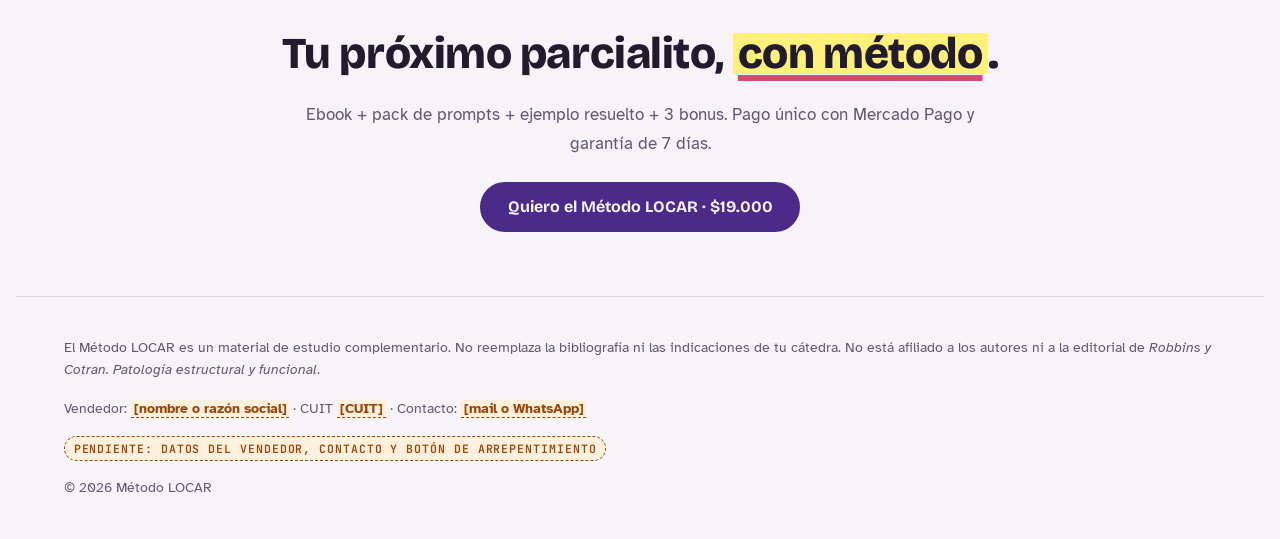
==== commit 3411945a: "Landing A: polish de impeccable (celular, confianza al pagar, contraste, WebP) - Qué incluye compact" ====
--- a/index.html
+++ b/index.html
@@ -3,11 +3,13 @@
 <head>
 <meta charset="utf-8">
 <meta name="viewport" content="width=device-width, initial-scale=1, viewport-fit=cover">
+<meta name="color-scheme" content="light only">
+<meta name="theme-color" content="#f6f4f8">
 <title>Método LOCAR</title>
 <meta name="description" content="Método de estudio para Patología con el Robbins y la IA: sabé qué estudiar, reconocé los preparados y llegá al parcialito habiéndote evaluado.">
 <link rel="preconnect" href="https://fonts.googleapis.com">
 <link rel="preconnect" href="https://fonts.gstatic.com" crossorigin>
-<link rel="stylesheet" href="https://fonts.googleapis.com/css2?family=Bricolage+Grotesque:opsz,wght@12..96,500;12..96,700;12..96,800&family=Atkinson+Hyperlegible:ital,wght@0,400;0,700;1,400&family=JetBrains+Mono:wght@400;600&family=Nunito:wght@700;800&display=swap">
+<link rel="stylesheet" href="https://fonts.googleapis.com/css2?family=Bricolage+Grotesque:opsz,wght@12..96,500;12..96,700;12..96,800&family=Atkinson+Hyperlegible:ital,wght@0,400;0,700;1,400&family=JetBrains+Mono:wght@400;600&display=swap">
 <style>
 /* Layout: landing de venta en una columna, con un "preparado" como portada y una vista previa bloqueada del contenido. */
 :root {
@@ -20,10 +22,11 @@
   --hema-soft: #ebe4f7;
   --eosin: #d9467a;       /* eosina: alertas y etiquetas */
   --eosin-soft: #fbe3ec;
+  --eosin-text: #b8325f;   /* eosina para texto chico: 5.2:1 sobre el fondo */
   --mark: #fff07a;        /* resaltador */
   --mark-ink: #221b2e;
   --skel: #e7e1ee;
-  --pending: #b45309;
+  --pending: #9a4508;
   --pending-soft: #fdf0dc;
 
   --f-display: "Bricolage Grotesque", "Segoe UI", system-ui, sans-serif;
@@ -32,24 +35,9 @@
 
   --s-1: .5rem; --s-2: 1rem; --s-3: 1.5rem; --s-4: 2.5rem; --s-5: 4rem;
   --r: 10px;
+  color-scheme: light only;
   --w: 72rem;
   --read: 42rem;
-}
-@media (prefers-color-scheme: dark) {
-  :root:not([data-theme="light"]) {
-    --bg: #15111c; --surface: #1e1828; --ink: #efeaf6; --muted: #aaa1b8; --line: #352c44;
-    --hema: #b9a0f0; --hema-soft: #2b2140; --eosin: #f17aa3; --eosin-soft: #3a1c2a;
-    --mark: #e8d64a; --mark-ink: #1a1522; --skel: #2f2740;
-    --pending: #f5b056; --pending-soft: #33240f;
-    color-scheme: dark;
-  }
-}
-:root[data-theme="dark"] {
-  --bg: #15111c; --surface: #1e1828; --ink: #efeaf6; --muted: #aaa1b8; --line: #352c44;
-  --hema: #b9a0f0; --hema-soft: #2b2140; --eosin: #f17aa3; --eosin-soft: #3a1c2a;
-  --mark: #e8d64a; --mark-ink: #1a1522; --skel: #2f2740;
-  --pending: #f5b056; --pending-soft: #33240f;
-  color-scheme: dark;
 }
 
 * { box-sizing: border-box; }
@@ -71,7 +59,7 @@
 h2 { font-size: clamp(1.8rem, 4vw, 2.75rem); font-weight: 800; }
 h3 { font-size: 1.2rem; font-weight: 700; }
 p { margin: 0; }
-.eyebrow { font: 600 .78rem/1 var(--f-mono); text-transform: uppercase; letter-spacing: .12em; color: var(--eosin); }
+.eyebrow { font: 600 .78rem/1 var(--f-mono); text-transform: uppercase; letter-spacing: .12em; color: var(--eosin-text); }
 .lead { font-size: 1.2rem; color: var(--muted); }
 .stack { display: flex; flex-direction: column; gap: var(--s-2); }
 .stack-lg { display: flex; flex-direction: column; gap: var(--s-3); }
@@ -81,13 +69,13 @@
 .max { background: linear-gradient(transparent 12%, var(--mark) 12%, var(--mark) 88%, transparent 88%); color: var(--mark-ink); padding-inline: .12em; text-decoration: underline; text-decoration-color: var(--eosin); text-decoration-thickness: .14em; text-underline-offset: .16em; box-decoration-break: clone; -webkit-box-decoration-break: clone; }
 
 /* Pendientes: lo que todavía hay que definir */
-.pend { display: inline-flex; align-items: center; gap: .4em; font: 600 .72rem/1.2 var(--f-mono); text-transform: uppercase; letter-spacing: .08em; color: var(--pending); background: var(--pending-soft); border: 1px dashed var(--pending); border-radius: 999px; padding: .3em .75em; align-self: flex-start; }
+.pend { display: inline-flex; align-items: center; gap: .4em; font: 600 .72rem/1.35 var(--f-mono); text-transform: uppercase; letter-spacing: .08em; color: var(--pending); background: var(--pending-soft); border: 1px dashed var(--pending); border-radius: 999px; padding: .3em .75em; align-self: flex-start; }
 .pend-box { border: 2px dashed var(--pending); background: var(--pending-soft); border-radius: var(--r); padding: var(--s-3); }
 
 /* Nav */
 .nav { position: sticky; top: env(safe-area-inset-top, 0px); z-index: 10; background: color-mix(in srgb, var(--bg) 88%, transparent); backdrop-filter: blur(8px); border-bottom: 1px solid var(--line); margin-inline: -16px; padding: .75rem 16px; }
 .nav .wrap { display: flex; align-items: center; justify-content: space-between; gap: var(--s-2); }
-.brand { font: 800 1.15rem/1 var(--f-display); text-decoration: none; color: var(--ink); letter-spacing: .02em; }
+.brand { padding-block: .7rem; font: 800 1.15rem/1 var(--f-display); text-decoration: none; color: var(--ink); letter-spacing: .02em; }
 .brand span { color: var(--eosin); }
 .btn { display: inline-flex; align-items: center; justify-content: center; gap: .5em; font: 700 1rem/1 var(--f-display); text-decoration: none; border-radius: 999px; padding: .95em 1.6em; border: 2px solid var(--hema); background: var(--hema); color: var(--bg); cursor: pointer; transition: transform .15s ease; }
 .btn:hover { transform: translateY(-2px); }
@@ -129,7 +117,7 @@
 .col { border: 1px solid var(--line); border-radius: 8px; padding: var(--s-2); display: flex; flex-direction: column; gap: .6rem; min-width: 0; }
 .col .ico { font: 700 .8rem/1 var(--f-mono); text-transform: uppercase; letter-spacing: .08em; }
 .col.v .ico { color: var(--hema); }
-.col.f .ico { color: var(--eosin); }
+.col.f .ico { color: var(--eosin-text); }
 .col.t .ico { color: var(--pending); }
 .bar { height: .7rem; border-radius: 4px; background: var(--skel); }
 .bar.hl { background: color-mix(in srgb, var(--mark) 70%, var(--skel)); }
@@ -144,8 +132,8 @@
 .incl p { color: var(--muted); }
 
 /* Portadas */
-.hero-cover { width: 100%; max-width: 24rem; height: auto; justify-self: center; border-radius: 6px; box-shadow: 0 40px 70px -30px color-mix(in srgb, var(--hema) 60%, transparent), 0 2px 0 var(--line); transform: rotate(2deg); }
-.thumb { width: 100%; height: auto; aspect-ratio: 3 / 4; object-fit: cover; object-position: top; object-fit: cover; border-radius: 6px; box-shadow: 0 16px 30px -18px rgba(0,0,0,.45); margin-bottom: var(--s-1); }
+.hero-cover { width: 100%; max-width: 23.4rem; height: auto; justify-self: center; border-radius: 6px; box-shadow: 0 40px 70px -30px color-mix(in srgb, var(--hema) 60%, transparent), 0 2px 0 var(--line); transform: rotate(2deg); }
+.thumb { width: 100%; height: auto; aspect-ratio: 3 / 4; object-fit: cover; object-position: top; border-radius: 6px; box-shadow: 0 16px 30px -18px rgba(0,0,0,.45); margin-bottom: var(--s-1); }
 .bundle { position: relative; height: 15rem; max-width: 100%; margin-bottom: var(--s-2); }
 .bundle img { position: absolute; left: 50%; bottom: 0; width: 9.5rem; height: auto; aspect-ratio: 3 / 4; object-fit: cover; object-position: top; border-radius: 4px; box-shadow: 0 18px 30px -14px rgba(0,0,0,.5); }
 .bundle img:nth-child(1) { transform: translateX(-125%) rotate(-12deg); }
@@ -161,20 +149,18 @@
 .trust b { color: var(--ink); font-family: var(--f-display); font-size: .98rem; }
 @media (max-width: 560px) { .trust { grid-template-columns: 1fr; } }
 
-/* Checkout con identidad de Mercado Pago: colores fijos en ambos temas */
-.mp-panel { display: grid; gap: .9rem; justify-items: center; background: #ffffff; color: #333333; border: 1px solid #d8e9f5; border-top: 4px solid #009ee3; border-radius: 12px; padding: 1.25rem 1rem 1rem; box-shadow: 0 10px 30px -18px rgba(0,158,227,.6); }
+/* Checkout con identidad de Mercado Pago */
+.mp-panel { display: grid; gap: .9rem; justify-items: center; background: #ffffff; color: #333333; border: 1px solid #cfe5f4; border-radius: 12px; padding: 1.25rem 1rem 1rem; box-shadow: 0 10px 30px -18px rgba(0,158,227,.6); }
 .mp-kicker { font-size: .85rem; color: #666666; }
 .mp-logo { width: 15rem; max-width: 100%; height: auto; }
-.mp-oval { width: 4.2rem; height: 4.2rem; }
-.mp-word { display: flex; flex-direction: column; font: 800 1.55rem/.92 "Nunito", var(--f-display); letter-spacing: -.01em; text-align: left; }
-.mp-word b:first-child { color: #2d3277; }
-.mp-word b:last-child { color: #009ee3; }
-.mp-btn { display: flex; align-items: center; justify-content: center; width: 100%; min-height: 3.25rem; padding: .8rem 1rem; border-radius: 8px; background: #009ee3; color: #ffffff; font: 700 1.05rem/1.2 "Nunito", var(--f-body); text-decoration: none; transition: background .15s ease; }
+.mp-btn { display: flex; align-items: center; justify-content: center; width: 100%; min-height: 3.25rem; padding: .8rem 1rem; border-radius: 8px; background: #009ee3; color: #ffffff; font: 700 1.2rem/1.25 var(--f-body); text-decoration: none; transition: background .15s ease; }
 .mp-btn:hover { background: #0089c7; }
 .pay-row { display: flex; flex-wrap: wrap; justify-content: center; gap: .4rem; }
 .pay-chip { display: inline-flex; align-items: center; justify-content: center; height: 2rem; min-width: 3.1rem; padding: 0 .45rem; background: #ffffff; border: 1px solid #e3e3e3; border-radius: 5px; }
 .pay-chip svg { width: 2.2rem; height: 1.4rem; }
-.pay-chip.txt { font: 700 .72rem/1 "Nunito", var(--f-body); color: #555555; }
+.pay-chip.txt { font: 700 .72rem/1 var(--f-body); color: #555555; }
+.mp-assure { display: flex; align-items: flex-start; gap: .45rem; font-size: .9rem; line-height: 1.45; color: #333333; text-align: left; }
+.mp-assure svg { width: 1.2rem; height: 1.2rem; flex: none; fill: none; stroke: #00a650; stroke-width: 1.8; stroke-linecap: round; stroke-linejoin: round; margin-top: .1rem; }
 .mp-secure { display: flex; align-items: flex-start; gap: .45rem; font-size: .8rem; color: #666666; text-align: left; }
 .mp-secure svg { width: 1.1rem; height: 1.1rem; flex: none; fill: none; stroke: #00a650; stroke-width: 1.8; stroke-linecap: round; stroke-linejoin: round; margin-top: .1rem; }
 
@@ -190,6 +176,18 @@
 .seal-days { font: 700 11px/1 var(--f-mono); letter-spacing: 2px; fill: var(--eosin); }
 @media (max-width: 560px) { .guarantee { grid-template-columns: 1fr; justify-items: center; text-align: center; } .guarantee .pend { align-self: center; } }
 
+/* Barra de compra fija en celular */
+.buybar { position: fixed; left: 0; right: 0; bottom: 0; z-index: 15; display: none; align-items: center; justify-content: space-between; gap: var(--s-2); padding: .7rem 16px calc(.7rem + env(safe-area-inset-bottom, 0px)); background: var(--surface); border-top: 1px solid var(--line); box-shadow: 0 -10px 24px -18px rgba(34,27,46,.45); transform: translateY(110%); transition: transform .25s cubic-bezier(.2,.8,.2,1); }
+.buybar.show { transform: translateY(0); }
+.buybar b { font: 800 1.15rem/1 var(--f-display); color: var(--hema); font-variant-numeric: tabular-nums; }
+.buybar small { display: block; font-size: .8rem; color: var(--muted); margin-top: .2rem; }
+.buybar .btn { padding: .85em 1.3em; min-height: 44px; }
+
+/* Cierre */
+.closing { text-align: center; justify-items: center; }
+.closing .stack-lg { align-items: center; }
+.closing p { color: var(--muted); }
+
 /* Historia del autor */
 .story { display: grid; grid-template-columns: 14rem 1fr; gap: var(--s-4); align-items: start; }
 .story > * { min-width: 0; }
@@ -197,45 +195,48 @@
 .avatar span { font: 800 4.5rem/1 var(--f-display); color: var(--hema); }
 .avatar small { font: 600 .7rem/1 var(--f-mono); text-transform: uppercase; letter-spacing: .08em; color: var(--pending); }
 .story p { font-size: 1.1rem; }
-.sign { font: 800 1.4rem/1.2 var(--f-display); display: flex; flex-direction: column; gap: .2rem; }
+.sign { font: 800 1.4rem/1.3 var(--f-display); display: flex; flex-direction: column; gap: .2rem; }
 .sign small { font: 400 .9rem/1.3 var(--f-body); color: var(--muted); }
 .fill { background: var(--pending-soft); color: var(--pending); border-bottom: 1px dashed var(--pending); padding-inline: .2em; font-weight: 700; }
 .quotes { display: grid; grid-template-columns: repeat(3, 1fr); gap: var(--s-2); }
-.quote { margin: 0; }
 .quote blockquote { margin: 0; font-size: 1.05rem; }
 .quote figcaption { display: flex; align-items: center; gap: .75rem; margin-top: auto; padding-top: var(--s-2); border-top: 1px solid var(--line); }
 .quote figcaption > span:last-child { display: flex; flex-direction: column; line-height: 1.3; }
 .quote figcaption small { color: var(--muted); }
 .av { flex: none; width: 3rem; height: 3rem; border-radius: 50%; display: grid; place-items: center; font: 800 1rem/1 var(--f-display); color: #fff; letter-spacing: .03em; }
-.av-a { background: linear-gradient(135deg, #d9467a, #8a2a5c); }
-.av-b { background: linear-gradient(135deg, #4b2a8a, #2a1a55); }
-.av-c { background: linear-gradient(135deg, #b45309, #7a3a08); }
-.quotes .pend { font-size: .62rem; padding: .2em .6em; }
+.av-a { background: linear-gradient(135deg, var(--eosin-text), #8a2a5c); }
+.av-b { background: linear-gradient(135deg, var(--hema), #2a1a55); }
+.av-c { background: linear-gradient(135deg, var(--pending), #6a3005); }
+.quotes .pend { font-size: .7rem; padding: .2em .6em; }
 
 /* Precio */
-.duo { display: grid; grid-template-columns: 1fr 1fr; gap: var(--s-4); align-items: start; }
-.duo > * { min-width: 0; }
 .quote { background: var(--surface); border: 1px dashed var(--pending); border-radius: var(--r); padding: var(--s-3); display: flex; flex-direction: column; gap: var(--s-1); }
-.quote p { font-style: italic; }
 .quote small { color: var(--muted); }
 .price { overflow: hidden; background: var(--surface); border: 2px solid var(--hema); border-radius: 16px; padding: var(--s-4); display: grid; gap: var(--s-2); max-width: 34rem; margin-inline: auto; text-align: center; }
+.price-title { font-size: clamp(1.5rem, 3.5vw, 2rem); }
 .price .amt { font: 800 clamp(2.6rem, 8vw, 3.6rem)/1 var(--f-display); color: var(--hema); font-variant-numeric: tabular-nums; }
 .price .amt small { font-size: .4em; color: var(--muted); }
 .price ul { text-align: left; margin: 0; padding-left: 1.2rem; }
 .price .pend { justify-self: center; align-self: center; }
 
-details { background: var(--surface); border: 1px solid var(--line); border-radius: var(--r); padding: var(--s-2) var(--s-3); }
+details { background: var(--surface); border: 1px solid var(--line); border-radius: var(--r); padding: 0 var(--s-3); }
+details > :not(summary) { padding-bottom: var(--s-2); }
 details + details { margin-top: var(--s-1); }
-summary { cursor: pointer; font-weight: 700; font-family: var(--f-display); font-size: 1.05rem; }
-details[open] summary { margin-bottom: var(--s-1); }
+summary { cursor: pointer; font-weight: 700; font-family: var(--f-display); font-size: 1.05rem; padding-block: .85rem; min-height: 44px; }
+details[open] summary { padding-bottom: .5rem; }
 
 .disclaimer { font-size: .85rem; color: var(--muted); }
 footer { padding-block: var(--s-4); color: var(--muted); font-size: .85rem; border-top: 1px solid var(--line); }
 
 @media (max-width: 860px) {
-  .hero-grid, .duo, .phases { grid-template-columns: 1fr; }
+  .buybar { display: flex; }
+  body { padding-bottom: 5.5rem; }
+  .hero-grid, .phases { grid-template-columns: 1fr; }
   .hero-cover { max-width: 20rem; }
   .incl, .cols, .quotes { grid-template-columns: 1fr; }
+  .incl li { display: grid; grid-template-columns: 4.75rem 1fr; column-gap: var(--s-2); row-gap: .2rem; align-content: start; padding: var(--s-2); }
+  .incl li > * { grid-column: 2; }
+  .incl .thumb { grid-column: 1; grid-row: 1 / span 3; margin: 0; box-shadow: 0 8px 16px -10px rgba(0,0,0,.45); }
   .story { grid-template-columns: 1fr; }
   .avatar { width: 9rem; }
 }
@@ -270,9 +271,9 @@
         <a class="btn" href="#comprar">Quiero el Método LOCAR · $19.000</a>
         <a class="btn ghost" href="#incluye">Ver qué incluye</a>
       </div>
-      <p class="note">Ebook en PDF + bonus. Pagás con Mercado Pago y lo recibís al instante.</p>
-    </div>
-    <img class="hero-cover" src="assets/img/canva/ebook.png" width="375" height="533" alt="Portada del ebook Método LOCAR">
+      <p class="note">Ebook en PDF + bonus. Pagás con Mercado Pago y te llega por mail: al instante con tarjeta o dinero en cuenta.</p>
+    </div>
+    <img class="hero-cover" src="assets/img/canva/ebook.webp" width="375" height="533" fetchpriority="high" alt="Portada del ebook Método LOCAR">
   </div>
 </section>
 
@@ -322,7 +323,7 @@
       </div>
     </div>
 
-    <div class="preview" aria-label="Vista previa del contenido del ebook">
+    <div class="preview" role="img" aria-label="Vista previa de una página del método, bloqueada">
       <div class="preview-head">
         <b>Guía high-yield · Cirrosis hepática</b>
         <small>Así se ve una página del método</small>
@@ -343,12 +344,12 @@
     <span class="eyebrow">Qué incluye</span>
     <h2>Todo lo que te llevás</h2>
     <ul class="incl">
-      <li class="core"><img class="thumb" src="assets/img/canva/ebook.png" width="900" height="1200" alt="Portada: Ebook Método LOCAR" loading="lazy"><span class="tipo">Principal</span><h3>Ebook Método LOCAR</h3><p>Las dos fases del método explicadas paso a paso.</p></li>
-      <li><img class="thumb" src="assets/img/canva/prompts.png" width="900" height="1200" alt="Portada: Pack de prompts" loading="lazy"><span class="tipo">Incluido</span><h3>Pack de prompts</h3><p>Listos para copiar y pegar en la IA que uses.</p></li>
-      <li><img class="thumb" src="assets/img/canva/ejemplo.png" width="900" height="1200" alt="Portada: Ejemplo resuelto" loading="lazy"><span class="tipo">Incluido</span><h3>Ejemplo resuelto</h3><p>Un tema real hecho de punta a punta con el método.</p></li>
-      <li><img class="thumb" src="assets/img/canva/preguntas.png" width="900" height="1200" alt="Portada: Preguntas del 1er parcial" loading="lazy"><span class="tipo">Bonus</span><h3>Preguntas del 1er parcial</h3><p>Las que más se toman en Patología General, con respuesta.</p></li>
-      <li><img class="thumb" src="assets/img/canva/plantilla.png" width="900" height="1200" alt="Portada: Plantilla imprimible" loading="lazy"><span class="tipo">Bonus</span><h3>Plantilla imprimible</h3><p>Para armar tus guías autoevaluables de laboratorio.</p></li>
-      <li><img class="thumb" src="assets/img/canva/plan.png" width="900" height="1200" alt="Portada: Plan semanal" loading="lazy"><span class="tipo">Bonus</span><h3>Plan semanal</h3><p>Cómo organizar la semana antes de cada parcialito.</p></li>
+      <li class="core"><img class="thumb" src="assets/img/canva/ebook.webp" width="375" height="533" alt="Portada: Ebook Método LOCAR" loading="lazy"><span class="tipo">Principal</span><h3>Ebook Método LOCAR</h3><p>Las dos fases del método explicadas paso a paso.</p></li>
+      <li><img class="thumb" src="assets/img/canva/prompts.webp" width="375" height="533" alt="Portada: Pack de prompts" loading="lazy"><span class="tipo">Incluido</span><h3>Pack de prompts</h3><p>Listos para copiar y pegar en la IA que uses.</p></li>
+      <li><img class="thumb" src="assets/img/canva/ejemplo.webp" width="365" height="548" alt="Portada: Ejemplo resuelto" loading="lazy"><span class="tipo">Incluido</span><h3>Ejemplo resuelto</h3><p>Un tema real hecho de punta a punta con el método.</p></li>
+      <li><img class="thumb" src="assets/img/canva/preguntas.webp" width="365" height="548" alt="Portada: Preguntas del 1er parcial" loading="lazy"><span class="tipo">Bonus</span><h3>Preguntas del 1er parcial</h3><p>Las que más se toman en Patología General, con respuesta.</p></li>
+      <li><img class="thumb" src="assets/img/canva/plantilla.webp" width="375" height="533" alt="Portada: Plantilla imprimible" loading="lazy"><span class="tipo">Bonus</span><h3>Plantilla imprimible</h3><p>Para armar tus guías autoevaluables de laboratorio.</p></li>
+      <li><img class="thumb" src="assets/img/canva/plan.webp" width="354" height="565" alt="Portada: Plan semanal" loading="lazy"><span class="tipo">Bonus</span><h3>Plan semanal</h3><p>Cómo organizar la semana antes de cada parcialito.</p></li>
     </ul>
   </div>
 </section>
@@ -356,7 +357,7 @@
 <!-- HISTORIA DE ERICK -->
 <section id="autor">
   <div class="wrap story">
-    <div class="avatar" aria-label="Foto de Erick (pendiente)"><span>E</span><small>Foto pendiente</small></div>
+    <div class="avatar" role="img" aria-label="Foto de Erick (pendiente)"><span>E</span><small>Foto pendiente</small></div>
     <div class="stack-lg read">
       <span class="eyebrow">Quién lo creó</span>
       <h2>“No me faltaban horas de estudio. Me faltaba saber qué estudiar.”</h2>
@@ -401,9 +402,9 @@
   <div class="wrap">
     <div class="price">
       <div class="bundle" aria-hidden="true">
-        <img src="assets/img/canva/plan.png" alt=""><img src="assets/img/canva/preguntas.png" alt=""><img src="assets/img/canva/prompts.png" alt=""><img src="assets/img/canva/ebook.png" alt="">
-      </div>
-      <span class="eyebrow">Accedé hoy</span>
+        <img src="assets/img/canva/plan.webp" width="354" height="565" alt="" loading="lazy" decoding="async"><img src="assets/img/canva/preguntas.webp" width="365" height="548" alt="" loading="lazy" decoding="async"><img src="assets/img/canva/prompts.webp" width="375" height="533" alt="" loading="lazy" decoding="async"><img src="assets/img/canva/ebook.webp" width="375" height="533" alt="" loading="lazy" decoding="async">
+      </div>
+      <h2 class="price-title">Llevate el Método LOCAR completo</h2>
       <div class="amt">$19.000 <small>ARS</small></div>
       <p class="note">Pago único. Te sirve para toda la cursada y los parciales de patología especial. Con garantía de 7 días.</p>
       <ul>
@@ -416,7 +417,8 @@
         <p class="mp-kicker">Pagá de forma segura con</p>
         <img class="mp-logo" src="assets/logos/mercadopago-logo.png" width="290" height="77" alt="Mercado Pago">
         <a class="mp-btn" href="#comprar" id="mp-checkout" data-mp-link="">Pagar $19.000 con Mercado Pago</a>
-        <div class="pay-row" aria-label="Tarjetas aceptadas">
+        <p class="mp-assure"><svg viewBox="0 0 24 24" aria-hidden="true"><path d="M12 3.5 5 6v5.5c0 4.2 2.9 7.6 7 9 4.1-1.4 7-4.8 7-9V6z"/><path d="m9 12 2 2 4-4"/></svg><span><b>Garantía de 7 días:</b> si no te sirve, te devolvemos el 100%. El PDF llega al mail de tu cuenta de Mercado Pago.</span></p>
+        <div class="pay-row" role="group" aria-label="Medios de pago aceptados">
           <span class="pay-chip" title="Visa"><svg viewBox="0 0 24 24" role="img" aria-label="Visa"><path fill="#1A1F71" d="M9.112 8.262L5.97 15.758H3.92L2.374 9.775c-.094-.368-.175-.503-.461-.658C1.447 8.864.677 8.627 0 8.479l.046-.217h3.3a.904.904 0 01.894.764l.817 4.338 2.018-5.102zm8.033 5.049c.008-1.979-2.736-2.088-2.717-2.972.006-.269.262-.555.822-.628a3.66 3.66 0 011.913.336l.34-1.59a5.207 5.207 0 00-1.814-.333c-1.917 0-3.266 1.02-3.278 2.479-.012 1.079.963 1.68 1.698 2.04.756.367 1.01.603 1.006.931-.005.504-.602.725-1.16.734-.975.015-1.54-.263-1.992-.473l-.351 1.642c.453.208 1.289.39 2.156.398 2.037 0 3.37-1.006 3.377-2.564m5.061 2.447H24l-1.565-7.496h-1.656a.883.883 0 00-.826.55l-2.909 6.946h2.036l.405-1.12h2.488zm-2.163-2.656l1.02-2.815.588 2.815zm-8.16-4.84l-1.603 7.496H8.34l1.605-7.496z"/></svg></span><span class="pay-chip" title="Mastercard"><svg viewBox="0 0 24 24" role="img" aria-label="Mastercard"><path fill="#EB001B" d="M11.343 18.031c.058.049.12.098.181.146-1.177.783-2.59 1.238-4.107 1.238C3.32 19.416 0 16.096 0 12c0-4.095 3.32-7.416 7.416-7.416 1.518 0 2.931.456 4.105 1.238-.06.051-.12.098-.165.15C9.6 7.489 8.595 9.688 8.595 12c0 2.311 1.001 4.51 2.748 6.031zm5.241-13.447c-1.52 0-2.931.456-4.105 1.238.06.051.12.098.165.15C14.4 7.489 15.405 9.688 15.405 12c0 2.31-1.001 4.507-2.748 6.031-.058.049-.12.098-.181.146 1.177.783 2.588 1.238 4.107 1.238C20.68 19.416 24 16.096 24 12c0-4.094-3.32-7.416-7.416-7.416zM12 6.174c-.096.075-.189.15-.28.231C10.156 7.764 9.169 9.765 9.169 12c0 2.236.987 4.236 2.551 5.595.09.08.185.158.28.232.096-.074.189-.152.28-.232 1.563-1.359 2.551-3.359 2.551-5.595 0-2.235-.987-4.236-2.551-5.595-.09-.08-.184-.156-.28-.231z"/></svg></span><span class="pay-chip" title="American Express"><svg viewBox="0 0 24 24" role="img" aria-label="American Express"><path fill="#2E77BC" d="M16.015 14.378c0-.32-.135-.496-.344-.622-.21-.12-.464-.135-.81-.135h-1.543v2.82h.675v-1.027h.72c.24 0 .39.024.478.125.12.13.104.38.104.55v.35h.66v-.555c-.002-.25-.017-.376-.108-.516-.06-.08-.18-.18-.33-.234l.02-.008c.18-.072.48-.297.48-.747zm-.87.407l-.028-.002c-.09.053-.195.058-.33.058h-.81v-.63h.824c.12 0 .24 0 .33.05.098.048.156.147.15.255 0 .12-.045.215-.134.27zM20.297 15.837H19v.6h1.304c.676 0 1.05-.278 1.05-.884 0-.28-.066-.448-.187-.582-.153-.133-.392-.193-.73-.207l-.376-.015c-.104 0-.18 0-.255-.03-.09-.03-.15-.105-.15-.21 0-.09.017-.166.09-.21.083-.046.177-.066.272-.06h1.23v-.602h-1.35c-.704 0-.958.437-.958.84 0 .9.776.855 1.407.87.104 0 .18.015.225.06.046.03.082.106.082.18 0 .077-.035.15-.08.18-.06.053-.15.07-.277.07zM0 0v10.096L.81 8.22h1.75l.225.464V8.22h2.043l.45 1.02.437-1.013h6.502c.295 0 .56.057.756.236v-.23h1.787v.23c.307-.17.686-.23 1.12-.23h2.606l.24.466v-.466h1.918l.254.465v-.466h1.858v3.948H20.87l-.36-.6v.585h-2.353l-.256-.63h-.583l-.27.614h-1.213c-.48 0-.84-.104-1.08-.24v.24h-2.89v-.884c0-.12-.03-.12-.105-.135h-.105v1.036H6.067v-.48l-.21.48H4.69l-.202-.48v.465H2.235l-.256-.624H1.4l-.256.624H0V24h23.786v-7.108c-.27.135-.613.18-.973.18H21.09v-.255c-.21.165-.57.255-.914.255H14.71v-.9c0-.12-.018-.12-.12-.12h-.075v1.022h-1.8v-1.066c-.298.136-.643.15-.928.136h-.214v.915h-2.18l-.54-.617-.57.6H4.742v-3.93h3.61l.518.602.554-.6h2.412c.28 0 .74.03.942.225v-.24h2.177c.202 0 .644.045.903.225v-.24h3.265v.24c.163-.164.508-.24.803-.24h1.89v.24c.194-.15.464-.24.84-.24h1.176V0H0zM21.156 14.955c.004.005.006.012.01.016.01.01.024.01.032.02l-.042-.035zM23.828 13.082h.065v.555h-.065zM23.865 15.03v-.005c-.03-.025-.046-.048-.075-.07-.15-.153-.39-.215-.764-.225l-.36-.012c-.12 0-.194-.007-.27-.03-.09-.03-.15-.105-.15-.21 0-.09.03-.16.09-.204.076-.045.15-.05.27-.05h1.223v-.588h-1.283c-.69 0-.96.437-.96.84 0 .9.78.855 1.41.87.104 0 .18.015.224.06.046.03.076.106.076.18 0 .07-.034.138-.09.18-.045.056-.136.07-.27.07h-1.288v.605h1.287c.42 0 .734-.118.9-.36h.03c.09-.134.135-.3.135-.523 0-.24-.045-.39-.135-.526zM18.597 14.208v-.583h-2.235V16.458h2.235v-.585h-1.57v-.57h1.533v-.584h-1.532v-.51M13.51 8.787h.685V11.6h-.684zM13.126 9.543l-.007.006c0-.314-.13-.5-.34-.624-.217-.125-.47-.135-.81-.135H10.43v2.82h.674v-1.034h.72c.24 0 .39.03.487.12.122.136.107.378.107.548v.354h.677v-.553c0-.25-.016-.375-.11-.516-.09-.107-.202-.19-.33-.237.172-.07.472-.3.472-.75zm-.855.396h-.015c-.09.054-.195.056-.33.056H11.1v-.623h.825c.12 0 .24.004.33.05.09.04.15.128.15.25s-.047.22-.134.266zM15.92 9.373h.632v-.6h-.644c-.464 0-.804.105-1.02.33-.286.3-.362.69-.362 1.11 0 .512.123.833.36 1.074.232.238.645.31.97.31h.78l.255-.627h1.39l.262.627h1.36v-2.11l1.272 2.11h.95l.002.002V8.786h-.684v1.963l-1.18-1.96h-1.02V11.4L18.11 8.744h-1.004l-.943 2.22h-.3c-.177 0-.362-.03-.468-.134-.125-.15-.186-.36-.186-.662 0-.285.08-.51.194-.63.133-.135.272-.165.516-.165zm1.668-.108l.464 1.118v.002h-.93l.466-1.12zM2.38 10.97l.254.628H4V9.393l.972 2.205h.584l.973-2.202.015 2.202h.69v-2.81H6.118l-.807 1.904-.876-1.905H3.343v2.663L2.205 8.787h-.997L.01 11.597h.72l.26-.626h1.39zm-.688-1.705l.46 1.118-.003.002h-.915l.457-1.12zM11.856 13.62H9.714l-.85.923-.825-.922H5.346v2.82H8l.855-.932.824.93h1.302v-.94h.838c.6 0 1.17-.164 1.17-.945l-.006-.003c0-.78-.598-.93-1.128-.93zM7.67 15.853l-.014-.002H6.02v-.557h1.47v-.574H6.02v-.51H7.7l.733.82-.764.824zm2.642.33l-1.03-1.147 1.03-1.108v2.253zm1.553-1.258h-.885v-.717h.885c.24 0 .42.098.42.344 0 .243-.15.372-.42.372zM9.967 9.373v-.586H7.73V11.6h2.237v-.58H8.4v-.564h1.527V9.88H8.4v-.507"/></svg></span><span class="pay-chip" title="Diners Club"><svg viewBox="0 0 24 24" role="img" aria-label="Diners Club"><path fill="#004C97" d="M16.506 11.982a6.026 6.026 0 0 0-3.866-5.618V17.6a6.025 6.025 0 0 0 3.866-5.618zM8.33 17.598V6.365a6.03 6.03 0 0 0-3.863 5.617 6.028 6.028 0 0 0 3.863 5.616zm2.156-15.113A9.497 9.497 0 0 0 .99 11.982a9.495 9.495 0 0 0 9.495 9.494c5.245 0 9.495-4.25 9.496-9.494a9.499 9.499 0 0 0-9.496-9.497Zm-.023 19.888C4.723 22.4 0 17.75 0 12.09 0 5.905 4.723 1.626 10.463 1.627h2.69C18.822 1.627 24 5.903 24 12.09c0 5.658-5.176 10.283-10.848 10.283"/></svg></span>
           <span class="pay-chip txt">Rapipago</span><span class="pay-chip txt">Pago Fácil</span><span class="pay-chip txt">Dinero en cuenta</span>
         </div>
@@ -436,15 +438,15 @@
       </svg>
       <div class="stack">
         <h3>Garantía de 7 días</h3>
-        <p>Probá el método con tu próximo tema. Si en los primeros 7 días sentís que no te sirve, escribinos y te devolvemos el 100% de lo que pagaste, por el mismo medio de pago.</p>
+        <p>Probá el método con tu próximo tema. Si en los primeros 7 días sentís que no te sirve, escribinos a <span class="fill">[contacto de soporte]</span> y te devolvemos el 100% de lo que pagaste, por el mismo medio de pago.</p>
         <span class="pend">Confirmar plazo y condiciones de la garantía</span>
       </div>
     </div>
 
     <ul class="trust">
       <li><svg viewBox="0 0 24 24" aria-hidden="true"><path d="M12 3.5 5 6v5.5c0 4.2 2.9 7.6 7 9 4.1-1.4 7-4.8 7-9V6z"/><path d="m9 12 2 2 4-4"/></svg><b>Compra protegida</b>El pago lo procesa Mercado Pago</li>
-      <li><svg viewBox="0 0 24 24" aria-hidden="true"><rect x="3" y="5.5" width="18" height="13" rx="2"/><path d="m3.5 7 8.5 6 8.5-6"/></svg><b>Acceso inmediato</b>Te llega el link de descarga por mail</li>
-      <li><svg viewBox="0 0 24 24" aria-hidden="true"><rect x="4.5" y="10.5" width="15" height="10" rx="2"/><path d="M8 10.5V7.5a4 4 0 0 1 8 0v3"/></svg><b>Pago único</b>Sin suscripciones ni cobros mensuales</li>
+      <li><svg viewBox="0 0 24 24" aria-hidden="true"><rect x="3" y="5.5" width="18" height="13" rx="2"/><path d="m3.5 7 8.5 6 8.5-6"/></svg><b>Entrega por mail</b>Al instante con tarjeta o dinero en cuenta</li>
+      <li><svg viewBox="0 0 24 24" aria-hidden="true"><path d="M6 3.5h12v17l-2-1.4-2 1.4-2-1.4-2 1.4-2-1.4-2 1.4z"/><path d="M9 8.5h6M9 12h6M9 15.5h3.5"/></svg><b>Pago único</b>Sin suscripciones ni cobros mensuales</li>
     </ul>
   </div>
 </section>
@@ -458,11 +460,21 @@
       <details><summary>¿Sirve para mi facultad?</summary><p>Sí, si tu cátedra usa el Robbins y guías de laboratorio. El método se adapta a lo que da tu teoría y tu guía.</p></details>
       <details><summary>¿Qué necesito para usarlo?</summary><p>El Robbins en papel o fotocopiado, las guías de laboratorio de tu cátedra y una IA de tu elección.</p></details>
       <details><summary>¿Qué IA tengo que usar?</summary><p>La que quieras. Funciona con ChatGPT, Gemini o Claude, incluso en las versiones gratuitas que aceptan fotos.</p></details>
-      <details><summary>¿Y si no me sirve?</summary><p>Tenés 7 días de garantía. Si sentís que el método no es para vos, escribinos y te devolvemos el 100% por el mismo medio de pago.</p></details>
+      <details><summary>¿Y si no me sirve?</summary><p>Tenés 7 días de garantía. Si sentís que el método no es para vos, escribinos a <span class="fill">[contacto de soporte]</span> y te devolvemos el 100% por el mismo medio de pago.</p></details>
       <details><summary>¿Reemplaza la bibliografía?</summary><p>No. Es un método para estudiar mejor la bibliografía de tu cátedra. No incluye ni reproduce contenido del Robbins.</p></details>
       <details><summary>¿Cómo pago?</summary><p>Con Mercado Pago: tarjeta de crédito o débito, dinero en cuenta o efectivo en Rapipago y Pago Fácil.</p></details>
-      <details><summary>¿Cómo lo recibo?</summary><p>Cuando se acredita el pago te llega un mail con el link de descarga. Con tarjeta o dinero en cuenta es al instante; en efectivo puede tardar hasta que se acredite.</p></details>
-    </div>
+      <details><summary>¿Cómo lo recibo?</summary><p>Cuando se acredita el pago te llega un mail con el link de descarga. Llega al mail de tu cuenta de Mercado Pago. Con tarjeta o dinero en cuenta es al instante; en efectivo puede tardar hasta que se acredite.</p></details>
+      <details><summary>¿Y si no me llega el mail?</summary><p>Revisá spam y promociones. Si no aparece, escribinos a <span class="fill">[contacto de soporte]</span> con el número de operación de Mercado Pago y te lo reenviamos.</p></details>
+    </div>
+  </div>
+</section>
+
+<!-- CIERRE -->
+<section class="closing">
+  <div class="wrap stack-lg">
+    <h2>Tu próximo parcialito, <span class="max">con método</span>.</h2>
+    <p class="read">Ebook + pack de prompts + ejemplo resuelto + 3 bonus. Pago único con Mercado Pago y garantía de 7 días.</p>
+    <a class="btn" href="#comprar">Quiero el Método LOCAR · $19.000</a>
   </div>
 </section>
 
@@ -471,9 +483,27 @@
 <footer>
   <div class="wrap stack">
     <p class="disclaimer">El Método LOCAR es un material de estudio complementario. No reemplaza la bibliografía ni las indicaciones de tu cátedra. No está afiliado a los autores ni a la editorial de <i>Robbins y Cotran. Patología estructural y funcional</i>.</p>
+    <p class="disclaimer">Vendedor: <span class="fill">[nombre o razón social]</span> · CUIT <span class="fill">[CUIT]</span> · Contacto: <span class="fill">[mail o WhatsApp]</span></p>
+    <span class="pend">Pendiente: datos del vendedor, contacto y botón de arrepentimiento</span>
     <p>© 2026 Método LOCAR</p>
   </div>
 </footer>
+
+<div class="buybar" id="buybar" aria-hidden="true">
+  <div><b>$19.000</b><small>Pago único · Mercado Pago</small></div>
+  <a class="btn" href="#comprar" tabindex="-1">Comprar</a>
+</div>
+<script>
+// Muestra la barra de compra cuando el hero salió de pantalla y la oculta en el bloque de precio.
+(function () {
+  var bar = document.getElementById('buybar'), hero = document.querySelector('main > section'), buy = document.getElementById('comprar');
+  if (!bar || !hero || !buy || !('IntersectionObserver' in window)) return;
+  var heroOut = false, buyIn = false;
+  function update() { var on = heroOut && !buyIn; bar.classList.toggle('show', on); bar.setAttribute('aria-hidden', on ? 'false' : 'true'); bar.querySelector('a').tabIndex = on ? 0 : -1; }
+  new IntersectionObserver(function (e) { heroOut = !e[0].isIntersecting; update(); }).observe(hero);
+  new IntersectionObserver(function (e) { buyIn = e[0].isIntersecting; update(); }, { threshold: 0.15 }).observe(buy);
+})();
+</script>
 
 </body>
 </html>
